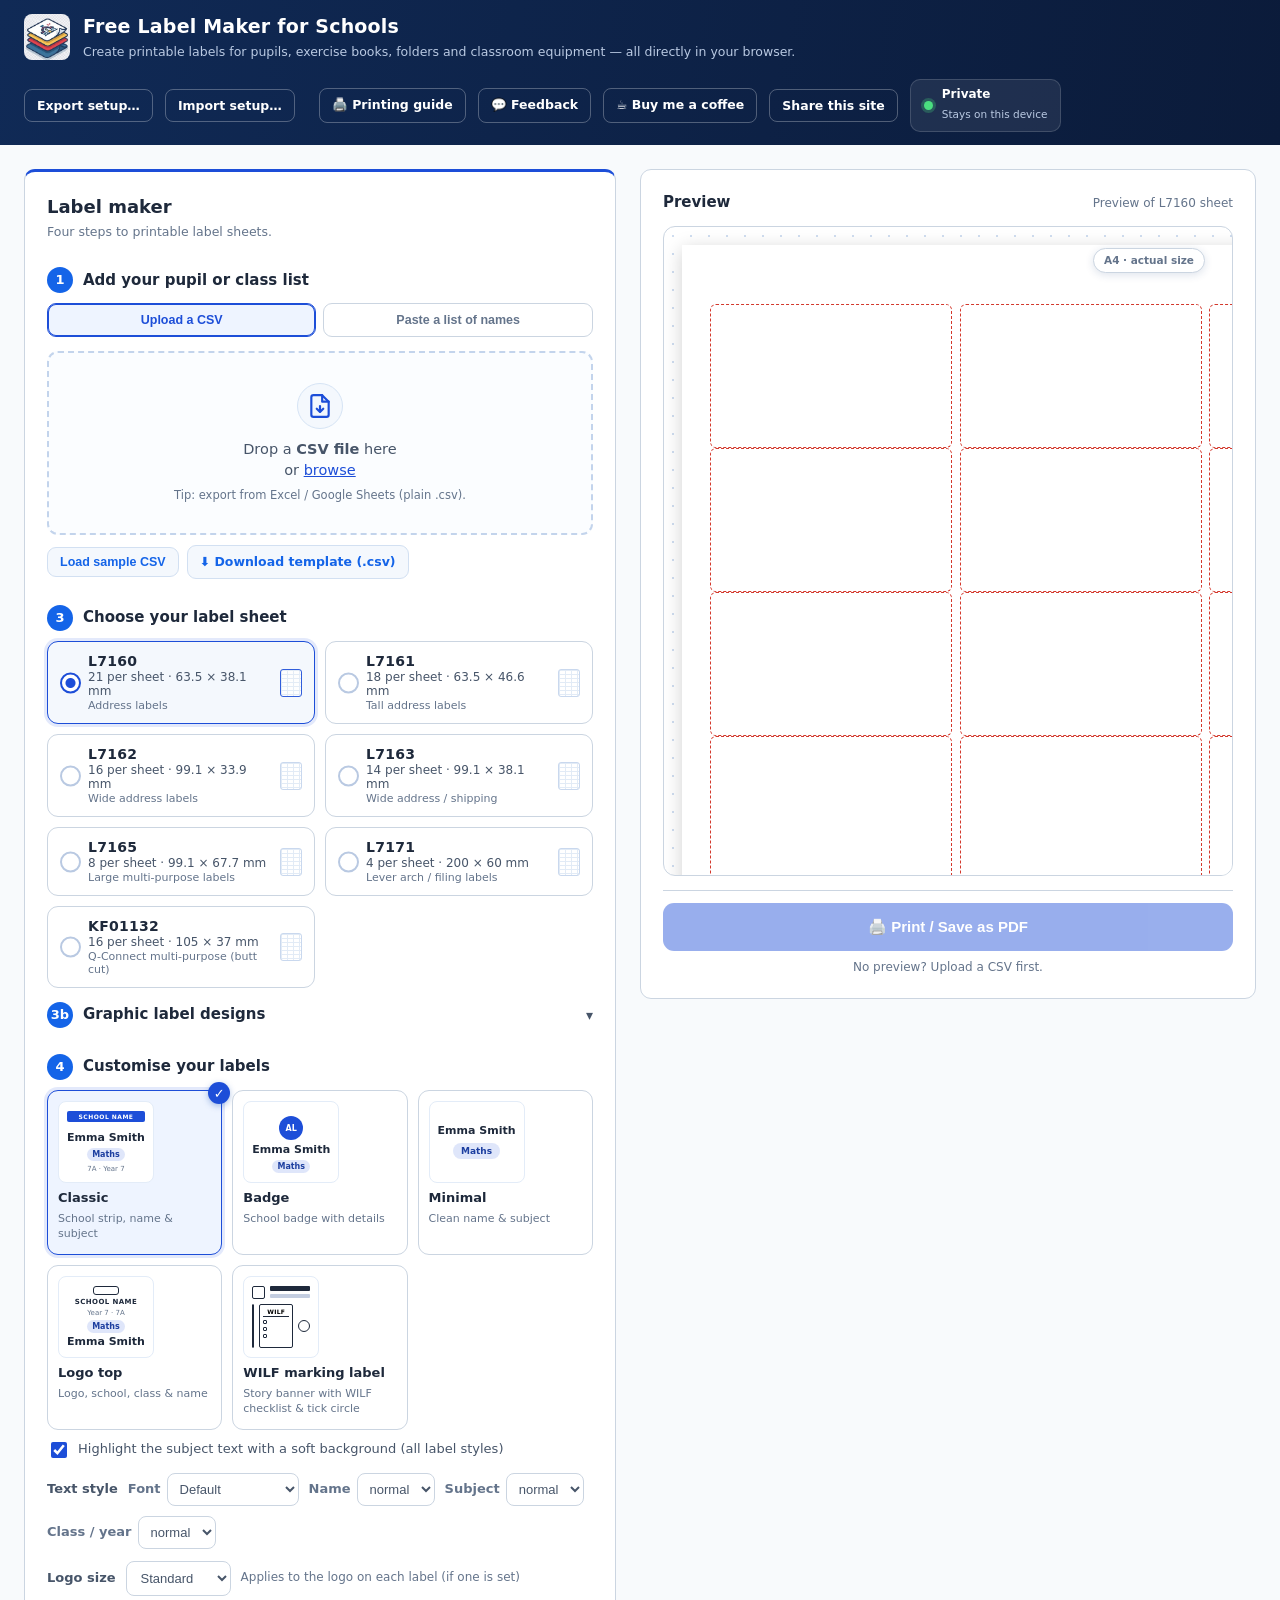
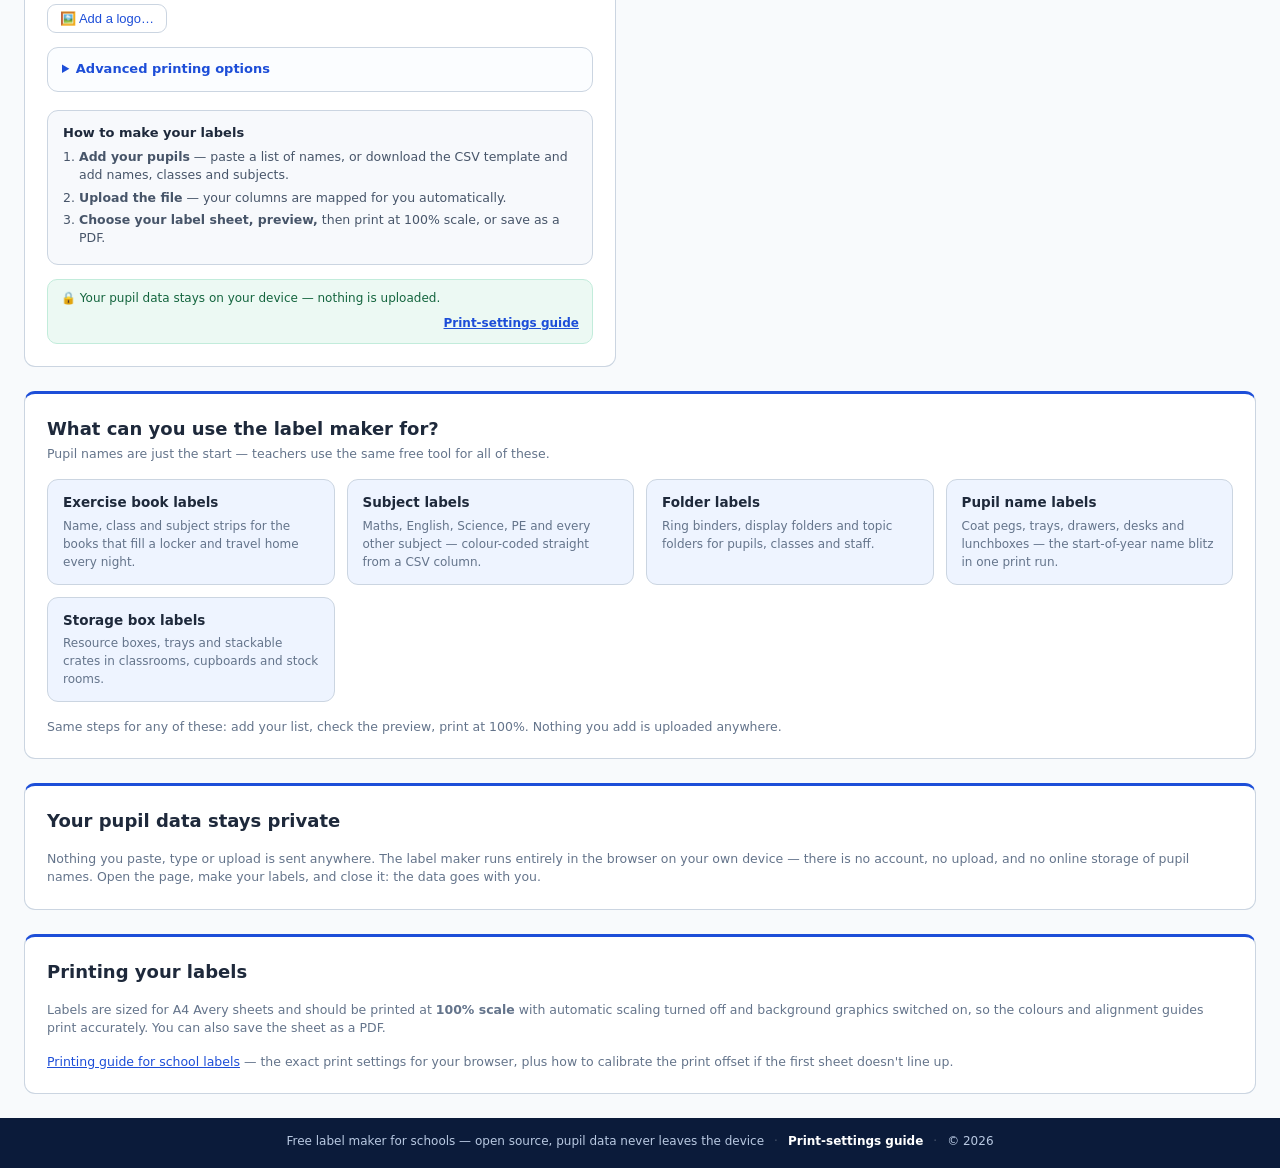
==== index.html @ 878b6a6b "Move setup file actions to the header toolbar and print button into the preview footer" ====
<!DOCTYPE html>
<html lang="en">
<head>
<meta charset="UTF-8">
<meta name="viewport" content="width=device-width, initial-scale=1.0">
<title>Free Label Maker for Schools | Print Pupil &amp; Book Labels</title>
<meta name="description" content="Free label maker for schools and teachers. Create and print pupil name labels, exercise book labels and classroom labels in your browser — no login required.">
<link rel="canonical" href="https://labels.welwyntech.co.uk/">
<meta name="robots" content="index, follow">
<meta name="theme-color" content="#0b1b3a">

<meta property="og:type" content="website">
<meta property="og:site_name" content="Label Maker for Schools">
<meta property="og:title" content="Free Label Maker for Schools | Print Pupil &amp; Book Labels">
<meta property="og:description" content="Free label maker for schools and teachers. Create and print pupil name labels, exercise book labels and classroom labels in your browser — no login required.">
<meta property="og:url" content="https://labels.welwyntech.co.uk/">
<meta property="og:image" content="https://labels.welwyntech.co.uk/assets/og-image.png?v=2">
<meta property="og:image:width" content="1200">
<meta property="og:image:height" content="630">
<meta property="og:locale" content="en_GB">

<meta name="twitter:card" content="summary_large_image">
<meta name="twitter:title" content="Free Label Maker for Schools | Print Pupil &amp; Book Labels">
<meta name="twitter:description" content="Free label maker for schools and teachers. Create and print pupil name labels, exercise book labels and classroom labels in your browser — no login required.">
<meta name="twitter:image" content="https://labels.welwyntech.co.uk/assets/og-image.png?v=2">

<script type="application/ld+json">
{
  "@context": "https://schema.org",
  "@type": "WebApplication",
  "name": "Label Maker for Schools",
  "url": "https://labels.welwyntech.co.uk/",
  "description": "Free label maker for schools and teachers. Create and print pupil name labels, exercise book labels and classroom labels in your browser — no login required.",
  "applicationCategory": "EducationalApplication",
  "operatingSystem": "Any web browser",
  "browserRequirements": "Requires JavaScript",
  "inLanguage": "en-GB",
  "offers": { "@type": "Offer", "price": "0", "priceCurrency": "GBP" },
  "featureList": [
    "Exercise book and subject labels",
    "Folder and storage box labels",
    "Pupil name labels",
    "Paste a list of names, no CSV needed",
    "A4 Avery label sheet templates",
    "Colour-coded text from CSV columns",
    "School branding and logo",
    "Pupil data never leaves the device"
  ],
  "publisher": { "@type": "Organization", "name": "Label Maker for Schools" }
}
</script>

<link rel="stylesheet" href="styles.css?v=19">
<link rel="icon" href="data:image/svg+xml,<svg xmlns='http://www.w3.org/2000/svg' viewBox='0 0 100 100'><text y='.9em' font-size='90'>🏷️</text></svg>">
  <!-- Google tag (gtag.js) -->
<script async src="https://www.googletagmanager.com/gtag/js?id=G-NDG7QPBNRJ"></script>
<script>
  window.dataLayer = window.dataLayer || [];
  function gtag(){dataLayer.push(arguments);}
  gtag('js', new Date());

  gtag('config', 'G-NDG7QPBNRJ');
</script>
</head>
<body>

<header class="app-header">
  <div class="header-inner">
    <div class="brand">
      <img class="brand-logo" id="brandLogo" src="assets/EDU-logo.jpg?v=1" alt="Label Maker for Schools logo"
           onload="this.style.display='flex';document.getElementById('brandMark').style.display='none';"
           onerror="this.style.display='none';">
      <span class="brand-mark" id="brandMark" style="display:flex;">ALM</span>
      <div class="brand-text">
        <h1 id="headerSchool" class="brand-title">Free Label Maker for Schools</h1>
        <p class="brand-sub">Create printable labels for pupils, exercise books, folders and classroom equipment — all directly in your browser.</p>
      </div>
    </div>
    <nav class="header-actions" aria-label="Header actions">
      <button type="button" class="header-link" id="exportSetup" title="Download your layout, fonts and content as a file">Export setup…</button>
      <button type="button" class="header-link" id="importSetup" title="Load a saved setup file">Import setup…</button>
      <input type="file" id="importSetupFile" accept="application/json,.json" hidden>
      <span class="header-hint" id="setupHint"></span>
      <a class="header-link" href="print-guide.html" target="_blank" rel="noopener">🖨️ Printing guide</a>
      <a class="header-link" href="feedback.html">💬 Feedback</a>
      <a class="header-link" href="https://ko-fi.com/Q2K727N8IU" target="_blank" rel="noopener">☕ Buy me a coffee</a>
      <button type="button" class="header-link" id="shareSiteBtn" data-label="Share this site">Share this site</button>
      <div class="gdpr-badge" id="gdprBadge">
        <span class="gdpr-dot"></span>
        <span class="gdpr-text">
          <strong>Private</strong>
          <small>Stays on this device</small>
        </span>
      </div>
    </nav>
  </div>
</header>

<main class="layout">

  <!-- ================= CONTROLS ================= -->
  <section class="panel controls-panel" aria-labelledby="controlsTitle">
    <div class="card-head">
      <h2 id="controlsTitle" class="card-title">Label maker</h2>
      <p class="card-sub">Four steps to printable label sheets.</p>
    </div>

    <!-- Step 1 · Add pupils -->
    <section class="step" aria-label="Step 1, Add pupils">
      <div class="step-head">
        <span class="step-num">1</span>
        <h3 class="step-title">Add your pupil or class list</h3>
      </div>

      <div class="source-tabs" role="tablist" aria-label="How to add pupils">
        <button class="source-tab is-active" id="tabUpload" type="button" role="tab"
                aria-selected="true" aria-controls="uploadSource">Upload a CSV</button>
        <button class="source-tab" id="tabPaste" type="button" role="tab"
                aria-selected="false" aria-controls="pasteSource">Paste a list of names</button>
      </div>

      <div id="uploadSource" role="tabpanel" aria-labelledby="tabUpload">
        <div class="upload-area" id="dropZone">
          <input type="file" id="csvFile" accept=".csv,text/csv,.txt" hidden>
          <div class="upload-icon"><svg xmlns="http://www.w3.org/2000/svg" width="26" height="26" viewBox="0 0 24 24" fill="none" stroke="currentColor" stroke-width="2" stroke-linecap="round" stroke-linejoin="round" aria-hidden="true" focusable="false"><path d="M14 2H6a2 2 0 0 0-2 2v16a2 2 0 0 0 2 2h12a2 2 0 0 0 2-2V8z"/><polyline points="14 2 14 8 20 8"/><line x1="12" y1="12" x2="12" y2="17"/><polyline points="9 14.5 12 17.5 15 14.5"/></svg></div>
          <p class="upload-main">Drop a <strong>CSV file</strong> here<br>or <span class="linklike" id="browseBtn">browse</span></p>
          <p class="upload-hint">Tip: export from Excel / Google Sheets (plain .csv).</p>
          <p class="upload-error" id="uploadError" hidden></p>
        </div>

        <div class="sample-row">
          <button class="btn-soft btn-sm" id="loadSampleBtn" type="button">Load sample CSV</button>
          <a class="btn-soft btn-sm download-link" href="sample-pupils.csv" download="sample-pupils.csv">⬇️ Download template (.csv)</a>
        </div>
      </div>

      <div id="pasteSource" role="tabpanel" aria-labelledby="tabPaste" hidden>
        <textarea id="pasteList" class="paste-box" rows="7" spellcheck="false"
                  aria-label="Names to print, one per line"
                  placeholder="John Smith&#10;Sarah Jones&#10;David Brown&#10;Emily Wilson"></textarea>
        <p class="upload-hint">One name per line — no CSV needed. Pasting from Excel or Google Sheets. Tab-separated cells become separate columns.</p>
        <div class="paste-actions">
          <button class="btn-soft btn-sm" id="pasteGo" type="button">Make labels</button>
          <span class="paste-hint" id="pasteHint" hidden></span>
        </div>
        <p class="upload-error" id="pasteError" hidden></p>
      </div>

      <div id="fileStatus" class="file-status" hidden>
        <span id="fileStatusText"></span>
        <button class="btn-ghost btn-sm" id="clearFileBtn" type="button">Remove</button>
      </div>
      <p class="skipped-note" id="skippedNote" hidden></p>
    </section>

    <!-- Step 2 · Map columns -->
    <section class="step" id="mappingSection" hidden>
      <div class="step-head">
        <span class="step-num">2</span>
        <h3 class="step-title">Map your columns</h3>
      </div>
      <details class="adv-details" id="mapDetails">
        <summary>Column mapping &amp; options</summary>
        <p class="hint-text">Fields are numbered top to bottom. Each dropdown lists your uploaded CSV columns (labelled A, B, C… as in a spreadsheet). Any field can be hidden.</p>

        <div class="field-map" id="mappingRowFirst"></div>
        <div class="field-map" id="mappingRowLast"></div>
        <div class="field-map" id="mappingRowClass"></div>
        <div class="field-map" id="mappingRowSubject"></div>
        <div class="field-map" id="mappingRowYear"></div>
        <div class="field-map" id="mappingRowSchool"></div>
        <div class="field-map" id="mappingRowColour"></div>

        <div class="sort-row">
        <label for="sortSelect">Label order</label>
        <select id="sortSelect">
          <option value="none" selected>As imported</option>
          <option value="first">A–Z by first name</option>
          <option value="surname">A–Z by surname</option>
        </select>
        <span class="hint-inline">Choose how pupils are ordered on the labels.</span>
      </div>

      <details class="adv-details" id="labelFieldsDetails">
        <summary>Label fields</summary>
        <label class="check"><input type="checkbox" id="optSchoolTop" checked><span>School name strip on label</span></label>
        <label class="check"><input type="checkbox" id="optClassName" checked><span>Class / form</span></label>
        <label class="check"><input type="checkbox" id="optSubject" checked><span>Subject</span></label>
        <label class="check"><input type="checkbox" id="optYearGroup" checked><span>Year group</span></label>
      </details>
      </details>
    </section>

    <!-- Step 3 · Choose sheet -->
    <section class="step" aria-label="Step 3, Choose label sheet">
      <div class="step-head">
        <span class="step-num">3</span>
        <h3 class="step-title">Choose your label sheet</h3>
      </div>
      <div id="templateList" class="template-list" role="radiogroup" aria-label="Label templates"></div>
    </section>

    <!-- Graphic label designs (collapsible) -->
    <section class="step gfx-step" aria-label="Graphic label designs">
      <details class="gfx-details">
        <summary class="step-head gfx-summary">
          <span class="step-num">3b</span>
          <h3 class="step-title">Graphic label designs</h3>
          <span class="gfx-chev" aria-hidden="true"></span>
        </summary>
        <p class="hint-text">Pick a design to preview it on your chosen sheet above — your normal templates stay exactly as they were.
          <button type="button" class="btn-ghost btn-sm" id="gfxExit" hidden>⬅ Back to plain labels</button>
        </p>
        <div id="gfxGrid" class="gfx-grid" role="radiogroup" aria-label="Graphic label designs">
        <button type="button" class="gfx-card" data-slug="colourful-classroom" role="radio" aria-checked="false">
          <img src="Templates/Colourful%20Classroom.png" alt="Colourful Classroom design preview">
          <span class="gfx-name">Colourful Classroom</span>
          <span class="gfx-try">Try this design</span>
        </button>
        <button type="button" class="gfx-card" data-slug="colourful-solid" role="radio" aria-checked="false">
          <img src="Templates/colourful-classroom-solid.png" alt="Colourful Solid design preview">
          <span class="gfx-name">Colourful Solid</span>
          <span class="gfx-try">Try this design</span>
        </button>
        <button type="button" class="gfx-card" data-slug="modern-pastel" role="radio" aria-checked="false">
          <img src="Templates/Modern%20Pastel.jpg" alt="Modern Pastel design preview">
          <span class="gfx-name">Modern Pastel</span>
          <span class="gfx-try">Try this design</span>
        </button>
        <button type="button" class="gfx-card" data-slug="space-explorer" role="radio" aria-checked="false">
          <img src="Templates/Space%20Explorer.jpg" alt="Space Explorer design preview">
          <span class="gfx-name">Space Explorer</span>
          <span class="gfx-try">Try this design</span>
        </button>
        <button type="button" class="gfx-card" data-slug="nature-animals" role="radio" aria-checked="false">
          <img src="Templates/Nature%20%26%20Animals.jpg" alt="Nature and Animals design preview">
          <span class="gfx-name">Nature &amp; Animals</span>
          <span class="gfx-try">Try this design</span>
        </button>
      </div>
      <div class="gfx-options" id="gfxControls" hidden>
        <div class="gfx-opt">
          <label for="gfxPos">Text position</label>
          <input type="range" id="gfxPos" min="25" max="75" step="1" value="50">
          <span class="hint-inline">Slide to move the name band up or down on the label</span>
        </div>
        <div class="gfx-opt">
          <label for="gfxColour">Text colour</label>
          <select id="gfxColour">
            <option value="dark" selected>Dark</option>
            <option value="light">White</option>
          </select>
        </div>
      </div>
      </details>
    </section>

    <!-- Step 4 · Label style -->
    <section class="step" aria-label="Step 4, Label style">
      <div class="step-head">
        <span class="step-num">4</span>
        <h3 class="step-title">Customise your labels</h3>
      </div>

      <select id="layoutSelect" class="sr-only" aria-label="Label style">
        <option value="classic" selected>School / name / subject</option>
        <option value="badge">Badge style</option>
        <option value="minimal">Minimal sticker</option>
        <option value="stack">Logo top</option>
        <option value="marking">WILF marking label</option>
      </select>

      <div class="layout-cards" role="radiogroup" aria-label="Label style">
        <button type="button" class="layout-card selected" data-layout="classic" role="radio" aria-checked="true">
          <span class="l-prev l-prev-classic">
            <span class="p-bar">School name</span>
            <span class="p-name">Emma Smith</span>
            <span class="p-subj">Maths</span>
            <span class="p-meta">7A · Year 7</span>
          </span>
          <span class="layout-name">Classic</span>
          <span class="layout-desc">School strip, name &amp; subject</span>
        </button>
        <button type="button" class="layout-card" data-layout="badge" role="radio" aria-checked="false">
          <span class="l-prev l-prev-badge">
            <span class="p-badge">AL</span>
            <span class="p-name">Emma Smith</span>
            <span class="p-subj">Maths</span>
          </span>
          <span class="layout-name">Badge</span>
          <span class="layout-desc">School badge with details</span>
        </button>
        <button type="button" class="layout-card" data-layout="minimal" role="radio" aria-checked="false">
          <span class="l-prev l-prev-minimal">
            <span class="p-name">Emma Smith</span>
            <span class="p-subj">Maths</span>
          </span>
          <span class="layout-name">Minimal</span>
          <span class="layout-desc">Clean name &amp; subject</span>
        </button>
        <button type="button" class="layout-card" data-layout="stack" role="radio" aria-checked="false">
          <span class="l-prev l-prev-stack">
            <span class="ps-logo"></span>
            <span class="ps-school">School name</span>
            <span class="ps-meta">Year 7 · 7A</span>
            <span class="p-subj">Maths</span>
            <span class="p-name">Emma Smith</span>
          </span>
          <span class="layout-name">Logo top</span>
          <span class="layout-desc">Logo, school, class &amp; name</span>
        </button>
        <button type="button" class="layout-card" data-layout="marking" role="radio" aria-checked="false">
          <span class="l-prev l-prev-marking">
            <span class="pm-head">
              <span class="pm-logo"></span>
              <span class="pm-head-text">
                <span class="pm-title"></span>
                <span class="pm-char"></span>
              </span>
            </span>
            <span class="pm-row">
              <span class="pm-vocab"></span>
              <span class="pm-wilf">
                <span class="pm-wilf-h">WILF</span>
                <span class="pm-crit"><i></i></span>
                <span class="pm-crit"><i></i></span>
                <span class="pm-crit"><i></i></span>
              </span>
              <span class="pm-circle"></span>
            </span>
          </span>
          <span class="layout-name">WILF marking label</span>
          <span class="layout-desc">Story banner with WILF checklist &amp; tick circle</span>
        </button>
      </div>

      <label class="check" for="optSubjectHl"><input type="checkbox" id="optSubjectHl" checked><span>Highlight the subject text with a soft background (all label styles)</span></label>

      <div class="style-row">
        <span class="style-row-label">Text style</span>
        <span class="style-pick"><label for="fontSelect">Font</label>
          <select id="fontSelect">
            <option value="" selected>Default</option>
            <option value="comic">Comic Sans MS</option>
            <option value="georgia">Georgia</option>
            <option value="verdana">Verdana</option>
            <option value="trebuchet">Trebuchet MS</option>
          </select>
        </span>
        <span class="style-pick"><label for="sizeName">Name</label>
          <select id="sizeName">
            <option value="0.7">×small</option>
            <option value="0.85">small</option>
            <option value="1" selected>normal</option>
            <option value="1.15">large</option>
            <option value="1.3">×large</option>
          </select>
        </span>
        <span class="style-pick"><label for="sizeSubj">Subject</label>
          <select id="sizeSubj">
            <option value="0.7">×small</option>
            <option value="0.85">small</option>
            <option value="1" selected>normal</option>
            <option value="1.15">large</option>
            <option value="1.3">×large</option>
          </select>
        </span>
        <span class="style-pick"><label for="sizeMeta">Class / year</label>
          <select id="sizeMeta">
            <option value="0.7">×small</option>
            <option value="0.85">small</option>
            <option value="1" selected>normal</option>
            <option value="1.15">large</option>
            <option value="1.3">×large</option>
          </select>
        </span>
      </div>

      <div class="logo-size-row">
        <label for="logoSizeSelect">Logo size</label>
        <select id="logoSizeSelect">
          <option value="std" selected>Standard</option>
          <option value="lg">Large</option>
          <option value="xl">Extra large</option>
        </select>
        <span class="hint-inline">Applies to the logo on each label (if one is set)</span>
      </div>
      <div id="logoUploadRow"></div>

      <div id="markingEditor" class="marking-editor" hidden>
        <details class="adv-details" open>
          <summary>Story-club banner content</summary>
          <p class="hint-text">This style prints the same banner on every label — sizes to the wide 99×34&#8201;mm L7162 sheet. Edits apply instantly; no CSV needed.</p>
          <div class="marking-fields">
            <label for="mkTitle">Lesson / club title
              <input type="text" id="mkTitle">
            </label>
            <label for="mkChar">Subtitle / character
              <input type="text" id="mkChar">
            </label>
            <label for="mkVocab">Vocabulary / word bank <span class="hint-inline">one per line</span>
              <textarea id="mkVocab" rows="3"></textarea>
            </label>
            <div class="marking-imgs">
              <span class="mk-upload">
                <button type="button" class="btn-ghost btn-sm" id="mkClubBtn">Club badge…</button>
                <button type="button" class="btn-ghost btn-sm" id="mkClubClear" hidden>Remove</button>
              </span>
              <span class="mk-upload">
                <button type="button" class="btn-ghost btn-sm" id="mkStoryBtn">Story image…</button>
                <button type="button" class="btn-ghost btn-sm" id="mkStoryClear" hidden>Remove</button>
              </span>
            </div>
            <label class="check"><input type="checkbox" id="mkShowWilf" checked><span>Show WILF checklist</span></label>
            <label class="check"><input type="checkbox" id="mkShowCircle" checked><span>Show grading circle (tick by hand)</span></label>
            <div class="marking-wilfs">
              <label class="hint-inline" for="mkWilf1">WILF criteria (leave blank to skip):</label>
              <input type="text" id="mkWilf1" placeholder="Capital Letters">
              <input type="text" id="mkWilf2" placeholder=". (Full stop)">
              <input type="text" id="mkWilf3" placeholder="word with prefix un">
              <input type="text" id="mkWilf4" placeholder="(optional 4th success criterion)">
            </div>
          </div>
        </details>
      </div>
    </section>

    <!-- Advanced printing options -->
    <details class="adv-details">
      <summary>Advanced printing options</summary>
      <label class="check"><input type="checkbox" id="optGuides" checked><span>Show dashed alignment guides</span></label>
      <label class="check"><input type="checkbox" id="optColor" checked><span>Print in colour (accent bars)</span></label>
      <label class="check"><input type="checkbox" id="optSkipBlanks" checked><span>Skip empty pupil names</span></label>
      <label class="check"><input type="checkbox" id="optColourCode"><span>Colour-code text from a colour column (e.g. "blue", "orange")</span></label>
      <div class="colour-row" id="colourFieldRow">
        <label for="colourFieldSelect">Colour applies to</label>
        <select id="colourFieldSelect">
          <option value="name" selected>Name</option>
          <option value="subject">Subject</option>
          <option value="meta">Class / year</option>
          <option value="all">Whole label text</option>
        </select>
      </div>

      <div class="colour-row">
        <label for="labelBarColor">School strip colour</label>
        <input type="color" id="labelBarColor" value="#1d4ed8" aria-label="School strip colour">
        <button type="button" class="btn-ghost btn-sm" id="labelBarReset">Reset to default</button>
        <span class="hint-inline">Colour of the school-name bar on each printed label</span>
      </div>

      <p class="hint-text">Turn the guides off for the final run. Print at <strong>100% / Actual size</strong>, margins <strong>None</strong>, background graphics <strong>On</strong>.</p>

      <div class="cal-box" id="calBox">
        <p class="cal-title">🤏 Labels not lining up? (print offset)</p>
        <p class="hint-text">Some printers silently add a top/side margin. Print the test sheet once, measure the gap around the dashed boxes, then enter the millimetres here (negative = moves up/left). Saved on this device only.</p>
        <div class="cal-row">
          <label>Left↔<span id="calXVal">0</span>mm</label>
          <input type="number" id="calX" step="0.5" min="-25" max="25">
        </div>
        <div class="cal-row">
          <label>Top↕<span id="calYVal">0</span>mm</label>
          <input type="number" id="calY" step="0.5" min="-25" max="25">
        </div>
        <div class="cal-btns">
          <button type="button" class="btn-ghost btn-sm" id="calTest">🖨️ Print test sheet</button>
          <button type="button" class="btn-ghost btn-sm" id="calApply">Apply &amp; preview</button>
          <button type="button" class="btn-ghost btn-sm" id="calReset">Reset</button>
        </div>
        <p class="cal-status" id="calStatus"></p>
      </div>
    </details>

    <!-- How to make your labels -->
    <div class="about-block">
      <h3>How to make your labels</h3>
      <ol class="how-list">
        <li><strong>Add your pupils</strong> — paste a list of names, or download the CSV template and add names, classes and subjects.</li>
        <li><strong>Upload the file</strong> — your columns are mapped for you automatically.</li>
        <li><strong>Choose your label sheet, preview,</strong> then print at 100% scale, or save as a PDF.</li>
      </ol>
    </div>

    <div class="privacy-strip">
      <span>🔒 Your pupil data stays on your device — nothing is uploaded.</span>
      <a href="print-guide.html" target="_blank" rel="noopener">Print-settings guide</a>
    </div>
  </section>

  <!-- ================= PREVIEW ================= -->
  <section class="panel preview-panel" aria-labelledby="previewTitle">
    <div class="preview-head">
      <h2 id="previewTitle" class="panel-title">Preview</h2>
      <span class="preview-meta" id="previewMeta">Waiting for a CSV…</span>
    </div>
    <div class="preview-stage">
      <span class="a4-badge">A4 · actual size</span>
      <div id="sheetContainer" class="sheet-scroll"></div>
    </div>
    <div class="preview-foot">
      <button class="btn-primary" id="printBtn">🖨️ Print / Save as PDF</button>
      <p class="print-note" id="printNote">No preview? Upload a CSV first.</p>
    </div>
  </section>

  <!-- ================= USE CASES ================= -->
  <section class="panel use-cases" aria-labelledby="useCasesTitle">
    <div class="use-head">
      <h2 id="useCasesTitle" class="card-title">What can you use the label maker for?</h2>
      <p class="card-sub">Pupil names are just the start — teachers use the same free tool for all of these.</p>
    </div>
    <ul class="use-grid">
      <li class="use-item">
        <h3 class="use-name">Exercise book labels</h3>
        <p class="use-desc">Name, class and subject strips for the books that fill a locker and travel home every night.</p>
      </li>
      <li class="use-item">
        <h3 class="use-name">Subject labels</h3>
        <p class="use-desc">Maths, English, Science, PE and every other subject — colour-coded straight from a CSV column.</p>
      </li>
      <li class="use-item">
        <h3 class="use-name">Folder labels</h3>
        <p class="use-desc">Ring binders, display folders and topic folders for pupils, classes and staff.</p>
      </li>
      <li class="use-item">
        <h3 class="use-name">Pupil name labels</h3>
        <p class="use-desc">Coat pegs, trays, drawers, desks and lunchboxes — the start-of-year name blitz in one print run.</p>
      </li>
      <li class="use-item">
        <h3 class="use-name">Storage box labels</h3>
        <p class="use-desc">Resource boxes, trays and stackable crates in classrooms, cupboards and stock rooms.</p>
      </li>
    </ul>
    <p class="use-foot">Same steps for any of these: add your list, check the preview, print at 100%. Nothing you add is uploaded anywhere.</p>
  </section>

  <!-- ================= PRIVACY ================= -->
  <section class="panel use-cases" aria-labelledby="privacyTitle">
    <div class="use-head">
      <h2 id="privacyTitle" class="card-title">Your pupil data stays private</h2>
    </div>
    <p class="use-foot">Nothing you paste, type or upload is sent anywhere. The label maker runs entirely in the browser on your own device — there is no account, no upload, and no online storage of pupil names. Open the page, make your labels, and close it: the data goes with you.</p>
  </section>

  <!-- ================= PRINTING ================= -->
  <section class="panel use-cases" aria-labelledby="printingTitle">
    <div class="use-head">
      <h2 id="printingTitle" class="card-title">Printing your labels</h2>
    </div>
    <p class="use-foot">Labels are sized for A4 Avery sheets and should be printed at <strong>100% scale</strong> with automatic scaling turned off and background graphics switched on, so the colours and alignment guides print accurately. You can also save the sheet as a PDF.</p>
    <p class="use-foot"><a href="print-guide.html" target="_blank" rel="noopener">Printing guide for school labels</a> — the exact print settings for your browser, plus how to calibrate the print offset if the first sheet doesn't line up.</p>
  </section>

</main>

<footer class="app-footer">
  <span id="footerText">Free label maker for schools — open source, pupil data never leaves the device</span>
  <span class="footer-sep">·</span>
  <a class="footer-link" href="print-guide.html" target="_blank" rel="noopener">Print-settings guide</a>
  <span class="footer-sep">·</span>
  <span>© <span id="footerYear"></span></span>
</footer>

<!-- ================= PRINT SHEETS (hidden on screen) ================= -->
<div id="printRoot" aria-hidden="true"></div>

<script src="lib/papaparse.min.js?v=5"></script>
<script src="config.js?v=7"></script>
<script src="app.js?v=23"></script>
<script>
  document.addEventListener("DOMContentLoaded", () => {
    const sel = document.getElementById("layoutSelect");
    const cards = Array.from(document.querySelectorAll(".layout-card"));
    const sync = (v) => {
      cards.forEach((c) => {
        const on = c.dataset.layout === v;
        c.classList.toggle("selected", on);
        c.setAttribute("aria-checked", on ? "true" : "false");
      });
    };
    sel.addEventListener("change", () => sync(sel.value));
    cards.forEach((c) => {
      c.addEventListener("click", () => {
        sel.value = c.dataset.layout;
        sel.dispatchEvent(new Event("change", { bubbles: true }));
        sync(c.dataset.layout);
      });
    });
  });
</script>
</body>
</html>
---- styles.css ----
/* ============================================================
   LABEL MAKER FOR SCHOOLS — styles
   (Screen UI. The print + sheet geometry below is kept exact.)
   ============================================================ */

:root {
  --primary: #1d4ed8;      /* runtime-overridden from config.js */
  --primary-dark: #1e40af; /* runtime-overridden from config.js */
  --navy: #102a56;
  --blue: #1464e8;
  --blue-soft: #f4f8fd;
  --ink: #1E293B;
  --body: #475569;
  --muted: #64748B;
  --bg: #F8FAFC;
  --panel: #ffffff;
  --border: #CBD5E1;
  --pale: #eef4ff;
  --ok: #10a875;
  --radius: 11px;
}

* { box-sizing: border-box; }

html, body { margin: 0; padding: 0; }
body {
  font-family: Inter, system-ui, -apple-system, "Segoe UI", sans-serif;
  background: var(--bg);
  color: var(--body);
  line-height: 1.45;
}

[hidden] { display: none !important; }

.sr-only {
  position: absolute; width: 1px; height: 1px; padding: 0; margin: -1px;
  overflow: hidden; clip: rect(0 0 0 0); white-space: nowrap; border: 0;
}

/* Keyboard focus ring (visible but not garish) */
:focus-visible {
  outline: 3px solid rgba(37, 99, 235, 0.25);
  outline-offset: 2px;
}

@media (prefers-reduced-motion: reduce) {
  *, *::before, *::after {
    animation-duration: 0.01ms !important;
    animation-iteration-count: 1 !important;
    transition-duration: 0.01ms !important;
  }
}

/* ---------- Header ---------- */
.app-header {
  background: linear-gradient(100deg, #102a56 0%, #0b1b3a 100%);
  color: #fff;
}
.header-inner {
  max-width: 1540px; margin: 0 auto; padding: 13px 24px;
  display: flex; align-items: center; justify-content: space-between; gap: 18px; flex-wrap: wrap;
}
.brand { display: flex; align-items: center; gap: 13px; }
.brand-logo {
  display: none; width: auto; height: 46px; max-width: 180px;
  object-fit: contain; border-radius: 8px;
}
.brand-mark {
  width: 44px; height: 44px; border-radius: 12px;
  background: var(--primary); color: #fff; font-weight: 800; font-size: 16px;
  display: flex; align-items: center; justify-content: center; letter-spacing: 1px;
  box-shadow: inset 0 0 0 1px rgba(255,255,255,.22);
}
.brand-title { margin: 0; font-size: 19px; letter-spacing: .2px; font-weight: 800; }
.brand-sub { margin: 2px 0 0; font-size: 12.5px; color: #b9c9e2; }
.header-actions { display: flex; align-items: center; gap: 12px; flex-wrap: wrap; }
.header-link {
  color: #fff; text-decoration: none; font-size: 12.5px; font-weight: 600;
  border: 1px solid rgba(255,255,255,.28); border-radius: 8px; padding: 7px 12px;
  transition: background .12s;
}
.header-link:hover { background: rgba(255,255,255,.1); }
button.header-link {
  font-family: inherit; cursor: pointer; background: transparent;
  line-height: 1.4;
}
button.header-link:active { transform: translateY(1px); }
.gdpr-badge {
  display: flex; gap: 9px; align-items: center;
  background: rgba(255,255,255,.08); border: 1px solid rgba(255,255,255,.15);
  padding: 7px 13px; border-radius: 10px;
}
.gdpr-dot { width: 9px; height: 9px; border-radius: 50%; background: #4ade80; box-shadow: 0 0 0 3px rgba(74,222,128,.25); flex: none; }
.gdpr-badge strong { font-size: 12px; display: block; line-height: 1.2; }
.gdpr-badge small { font-size: 10.5px; color: #b9c9e2; }

/* ---------- Layout ---------- */
.layout {
  max-width: 1540px; margin: 24px auto; padding: 0 24px;
  display: grid; grid-template-columns: minmax(500px, .98fr) minmax(560px, 1.02fr);
  gap: 24px; align-items: start;
}
@media (max-width: 1180px) {
  .layout { grid-template-columns: 1fr; }
  .preview-panel { position: static; }
}
@media (max-width: 560px) {
  .layout { margin: 16px auto; padding: 0 14px; }
}

.panel {
  background: var(--panel); border: 1px solid var(--border);
  border-radius: var(--radius); padding: 22px;
}
.controls-panel { border-top: 3px solid var(--primary); }
.card-title { margin: 0; font-size: 18px; color: var(--ink); font-weight: 800; }
.card-sub { margin: 3px 0 0; font-size: 12.5px; color: var(--muted); }

.panel-title { margin: 0; font-size: 15px; color: var(--ink); font-weight: 800; }
.preview-head { display: flex; align-items: baseline; justify-content: space-between; gap: 10px; flex-wrap: wrap; margin-bottom: 12px; }
.preview-meta { font-size: 12px; color: var(--muted); }
.preview-panel { position: sticky; top: 18px; }

/* ---------- What can I use this for? ---------- */
.use-cases { grid-column: 1 / -1; border-top: 3px solid var(--primary); }
.use-head { margin-bottom: 16px; }
.use-grid {
  list-style: none; margin: 0; padding: 0;
  display: grid; gap: 12px;
  grid-template-columns: repeat(auto-fit, minmax(250px, 1fr));
}
.use-item {
  margin: 0; padding: 13px 15px; border: 1px solid var(--border);
  border-radius: var(--radius); background: var(--pale);
}
.use-name { margin: 0 0 4px; font-size: 13.5px; font-weight: 800; color: var(--ink); }
.use-desc { margin: 0; font-size: 12px; line-height: 1.5; color: var(--muted); }
.use-foot { margin: 16px 0 0; font-size: 12.5px; color: var(--muted); }
.panel a:not([class]), .use-foot a { color: var(--primary); text-decoration: underline; transition: color 150ms ease; }
.panel a:not([class]):hover, .use-foot a:hover { color: var(--primary-dark); }

/* ---------- Numbered steps ---------- */
.step { margin-top: 26px; }
.step-head { display: flex; align-items: center; gap: 10px; margin-bottom: 10px; }
.step-num {
  width: 26px; height: 26px; border-radius: 50%; flex: none;
  background: var(--blue); color: #fff; font-size: 13px; font-weight: 800;
  display: flex; align-items: center; justify-content: center;
}
.step-title { margin: 0; font-size: 15px; font-weight: 800; color: var(--ink); }

/* ---------- Upload ---------- */
.upload-area {
  border: 2px dashed #c3d4ec; border-radius: var(--radius);
  padding: 30px 16px; text-align: center; cursor: pointer;
  background: #fbfdff; transition: border-color .15s, background .15s;
}
.upload-area:hover, .upload-area.dragover { border-color: var(--primary); background: #f4f8fd; }
.upload-icon {
  width: 46px; height: 46px; margin: 0 auto; border-radius: 50%;
  background: var(--blue-soft); border: 1px solid #d6e4f5;
  color: var(--primary);
  display: flex; align-items: center; justify-content: center;
}
.upload-icon svg { display: block; }
.upload-area:hover .upload-icon { color: var(--primary-dark); }
.upload-main { margin: 10px 0 5px; font-size: 14.5px; color: var(--body); }
.upload-hint { margin: 0; font-size: 11.5px; color: var(--muted); }
.upload-error { color: #b91c1c; font-size: 12px; margin: 10px 0 0; }
.linklike { color: var(--primary); text-decoration: underline; cursor: pointer; transition: color 150ms ease; }
.linklike:hover { color: var(--primary-dark); }

.file-status {
  display: flex; align-items: center; justify-content: space-between; gap: 8px;
  margin-top: 12px; padding: 9px 12px; border-radius: 9px;
  background: #e9faf2; border: 1px solid #b9e6cf; font-size: 13px; color: #14653e;
}

/* ---------- Buttons ---------- */
.btn-primary {
  width: 100%; padding: 15px 18px; margin-top: 18px;
  background: var(--primary); color: #fff; border: 0; border-radius: var(--radius);
  font-size: 15px; font-weight: 700; cursor: pointer;
  box-shadow: 0 3px 10px rgba(29,78,216,.28);
  transition: background-color 150ms ease, border-color 150ms ease, color 150ms ease;
}
.btn-primary:hover:not(:disabled) { background: var(--primary-dark); }
.btn-primary:active:not(:disabled) { background: #1e3a8a; }
.btn-primary:disabled { opacity: .45; cursor: not-allowed; box-shadow: none; }

.btn-ghost {
  background: transparent; border: 1px solid var(--border); color: var(--primary-dark);
  border-radius: 9px; padding: 6px 12px; font-size: 13px; cursor: pointer;
  transition: background-color 150ms ease, border-color 150ms ease, color 150ms ease;
}
.btn-ghost:hover:not(:disabled) { background: #f4f8fd; border-color: #b9c9e2; }
.btn-ghost:active:not(:disabled) { background: #e8eef7; }
.btn-sm { margin-top: 0; }

.btn-soft {
  background: var(--blue-soft); border: 1px solid #d2e0f2; color: var(--blue);
  border-radius: 9px; padding: 7px 12px; font-size: 12.5px; font-weight: 600; cursor: pointer;
  transition: background-color 150ms ease, border-color 150ms ease, color 150ms ease;
}
.btn-soft:hover:not(:disabled) { background: #eaf2fc; border-color: #b9c9e2; }
.btn-soft:active:not(:disabled) { background: #dae7f7; }
.sample-row { display: flex; gap: 8px; align-items: center; flex-wrap: wrap; margin-top: 10px; }
.sample-row .btn-soft { display: inline-flex; align-items: center; justify-content: center; }
a.btn-soft { text-decoration: none; text-align: center; }
.download-link { margin-top: 0; }

/* ---------- Paste-a-list mode (no CSV needed) ---------- */
.source-tabs { display: flex; gap: 7px; margin-bottom: 14px; }
.source-tab {
  flex: 1; padding: 9px 10px; border: 1px solid var(--border);
  border-radius: 9px; background: #fff; cursor: pointer;
  font-size: 12.5px; font-weight: 700; color: var(--muted);
  transition: background .15s, border-color .15s, color .15s;
}
.source-tab:hover { background: var(--blue-soft); color: var(--ink); }
.source-tab.is-active {
  background: var(--pale); border-color: var(--primary);
  color: var(--primary); box-shadow: inset 0 0 0 1px var(--primary);
}
.paste-box {
  width: 100%; box-sizing: border-box; min-height: 140px; resize: vertical;
  padding: 12px 13px; border: 1.5px dashed var(--border); border-radius: 10px;
  background: #fbfdff; color: var(--ink);
  font: 500 14px/1.65 ui-monospace, Consolas, "Courier New", monospace;
}
.paste-box::placeholder { color: #9fb0c8; }
.paste-box:focus { outline: none; border-style: solid; border-color: var(--primary); }
.paste-actions { display: flex; gap: 10px; align-items: center; flex-wrap: wrap; margin-top: 10px; }
.paste-hint { font-size: 12px; color: var(--muted); }
@media (max-width: 560px) {
  .source-tabs { flex-direction: column; }
}

/* ---------- Field mapping ---------- */
.field-map { margin-top: 12px; }

.sort-row { display: flex; align-items: center; gap: 10px; margin-top: 14px; }
.sort-row label { font-size: 13px; color: var(--body); font-weight: 600; }
.sort-row select {
  padding: 8px 10px; border: 1px solid var(--border); border-radius: 8px;
  font-size: 13px; background: #fff; color: var(--body); cursor: pointer;
}
.field-map > .field-map { margin-top: 0; }
.field-map > .field-map > label { display: block; font-size: 12px; color: var(--muted); margin-bottom: 5px; font-weight: 600; }
.field-map select, .field-map .fixed-input {
  width: 100%; padding: 9px 11px; border: 1px solid var(--border);
  border-radius: 9px; background: #fff; font-size: 13.5px; color: var(--ink);
  font-family: inherit;
}
.hint-text { font-size: 12px; color: var(--muted); margin: 6px 0 0; line-height: 1.5; }

/* Form controls: stronger blue border on keyboard focus (global ring above) */
:is(select, textarea, input:not([type="checkbox"]):not([type="radio"]):not([type="color"])):focus-visible { border-color: var(--primary); }
.field-map .fixed-input:focus { border-color: var(--primary); outline: 3px solid rgba(37, 99, 235, 0.22); outline-offset: 1px; }

/* ---------- Advanced details / checklist ---------- */
.adv-details {
  margin-top: 14px; border: 1px solid var(--border); border-radius: 11px; padding: 12px 14px;
  background: #fbfdff;
}
.adv-details summary { cursor: pointer; font-size: 13px; color: var(--primary-dark); font-weight: 700; transition: color 150ms ease; }
.adv-details summary:hover { color: var(--blue); }
.check { display: flex; align-items: center; gap: 8px; font-size: 13px; margin: 9px 0; cursor: pointer; color: var(--body); }
.check input { accent-color: var(--primary); width: 16px; height: 16px; }
.colour-row { display: flex; align-items: center; gap: 10px; margin: 10px 0 6px; }
.colour-row label { font-size: 13px; color: var(--body); }
.colour-row input[type="color"] { width: 42px; height: 30px; padding: 2px; border: 1px solid var(--border); border-radius: 8px; background: #fff; cursor: pointer; }
.colour-row select {
  padding: 8px 10px; border: 1px solid var(--border); border-radius: 8px;
  font-size: 13px; background: #fff; color: var(--body); cursor: pointer;
}
.colour-row select:disabled { opacity: .55; cursor: not-allowed; }
.hint-inline { font-size: 12px; color: var(--muted); }

/* ---------- Template cards ---------- */
.template-list { display: grid; grid-template-columns: 1fr 1fr; gap: 10px; margin-top: 4px; }
.template-card {
  position: relative;
  border: 1.5px solid var(--border); border-radius: 11px; padding: 11px 42px 11px 40px;
  cursor: pointer; background: #fff; text-align: left; font-family: inherit;
  transition: border-color .12s, background .12s, box-shadow .12s;
}
.template-card::before {
  content: ""; position: absolute; left: 12px; top: 50%; transform: translateY(-50%);
  width: 17px; height: 17px; border-radius: 50%;
  border: 2px solid #b9c9e2; background: #fff;
}
.template-card::after {
  content: ""; position: absolute; right: 12px; top: 50%; transform: translateY(-50%);
  width: 20px; height: 26px; border-radius: 3px;
  border: 1.5px solid #c9d8ee; background: #fff;
  background-image:
    repeating-linear-gradient(to bottom, #e2ebf6 0 1px, transparent 1px 4px),
    repeating-linear-gradient(to right,  #e2ebf6 0 1px, transparent 1px 6px);
}
.template-card:hover { border-color: #9db8dd; }
.template-card.selected { border-color: var(--primary); background: #f4f8fd; box-shadow: 0 0 0 3px rgba(29,78,216,.12); }
.template-card.selected::before {
  border-color: var(--primary);
  background: radial-gradient(circle, var(--primary) 0 4.5px, #fff 5.5px);
}
.template-card.selected::after { border-color: var(--primary); opacity: .9; }
.template-card .t-code { display: block; font-weight: 800; font-size: 14px; color: var(--ink); letter-spacing: .02em; }
.template-card .t-size { display: block; font-size: 12px; color: var(--body); margin-top: 1px; }
.template-card .t-note { display: block; font-size: 11px; color: var(--muted); margin-top: 1px; }

/* ---------- Label style cards ---------- */
.layout-cards { display: grid; grid-template-columns: repeat(auto-fit, minmax(145px, 1fr)); gap: 10px; margin-top: 4px; }
.layout-card {
  position: relative; display: flex; flex-direction: column; gap: 7px;
  border: 1.5px solid var(--border); border-radius: 11px; padding: 10px 10px 12px;
  cursor: pointer; background: #fff; text-align: left; font-family: inherit;
  transition: border-color .12s, background .12s, box-shadow .12s;
}
.layout-card:hover { border-color: #9db8dd; background: #fbfdff; }
.layout-card.selected { border-color: var(--primary); background: var(--pale); box-shadow: 0 0 0 3px rgba(29,78,216,.12); }
.layout-card.selected::after {
  content: "✓"; position: absolute; top: -9px; right: -9px; width: 22px; height: 22px;
  border-radius: 50%; background: var(--primary); color: #fff; font-size: 13px; font-weight: 800;
  display: flex; align-items: center; justify-content: center;
  box-shadow: 0 2px 6px rgba(20,80,180,.35); line-height: 1;
}
.layout-name { font-size: 13px; font-weight: 700; color: var(--ink); }
.layout-desc { font-size: 11px; color: var(--muted); line-height: 1.35; }

/* ---------- Logo size picker (label style step) ---------- */
.logo-size-row { display: flex; align-items: center; gap: 10px; margin-top: 12px; flex-wrap: wrap; }
.logo-size-row label { font-size: 13px; color: var(--body); font-weight: 600; }
.logo-size-row select {
  padding: 8px 10px; border: 1px solid var(--border); border-radius: 8px;
  font-size: 13px; background: #fff; color: var(--body); cursor: pointer;
}

/* ---------- Text style row (font family + per-line sizes) ---------- */
.style-row { display: flex; align-items: center; gap: 10px; flex-wrap: wrap; margin-top: 12px; }
.style-row-label { font-size: 13px; color: var(--body); font-weight: 700; }
.style-pick { display: flex; align-items: center; gap: 6px; }
.style-pick label { font-size: 13px; color: var(--muted); font-weight: 600; }
.style-pick select {
  padding: 7px 8px; border: 1px solid var(--border); border-radius: 8px;
  font-size: 13px; background: #fff; color: var(--body); cursor: pointer;
}

/* ---------- Setup export / import ---------- */
.header-hint { font-size: 12px; color: rgba(255,255,255,.75); }
@media (max-width: 1100px) { .header-hint { display: none; } }

/* ---------- Mini label previews (decorative, screen only) ---------- */
.l-prev {
  display: flex; flex-direction: column; gap: 4px; height: 82px;
  padding: 9px 8px; border: 1px solid #e3ecf8; border-radius: 8px; background: #fff; overflow: hidden;
}
.l-prev .p-name { font-size: calc(11px * var(--p-name, 1)); font-weight: 800; color: var(--ink); text-align: center; line-height: 1.1; }
.l-prev .p-subj {
  font-size: calc(8px * var(--p-subj, 1)); font-weight: 700; color: var(--primary); text-align: center;
  border-radius: 999px; padding: 2px 5px; align-self: center;
}
.l-prev.subj-hl .p-subj { background: rgba(29,78,216,.14); color: #1d3fa0; }
.l-prev-classic .p-bar {
  background: var(--primary); color: #fff; font-size: 6px; font-weight: 800;
  letter-spacing: .08em; text-transform: uppercase; text-align: center;
  padding: 2px 0; border-radius: 2px;
}
.l-prev-classic .p-name { margin-top: auto; }
.l-prev-classic .p-meta { font-size: calc(7px * var(--p-meta, 1)); color: var(--muted); text-align: center; }
.l-prev-badge { align-items: center; }
.l-prev-badge .p-badge {
  width: 24px; height: 24px; border-radius: 50%; margin-top: auto;
  background: var(--primary); color: #fff; font-size: 8px; font-weight: 800;
  display: flex; align-items: center; justify-content: center;
}
.l-prev-minimal { justify-content: center; gap: 6px; }
.l-prev-minimal .p-subj { font-size: calc(9px * var(--p-subj, 1)); padding: 3px 8px; }
.l-prev-stack { gap: 3px; align-items: center; }
.l-prev-stack .ps-logo {
  width: 26px; height: 12px; border: 1.5px solid var(--ink); border-radius: 3px;
}
.l-prev-stack .ps-school {
  font-size: 7px; font-weight: 800; letter-spacing: .06em; text-transform: uppercase;
  text-align: center; color: var(--ink);
}
.l-prev-stack .ps-meta { font-size: calc(7px * var(--p-meta, 1)); color: var(--muted); text-align: center; }
.l-prev-stack .p-name { margin-top: auto; }
.l-prev-marking { gap: 5px; }
.l-prev-marking .pm-head { display: flex; gap: 5px; align-items: flex-start; }
.l-prev-marking .pm-logo { width: 13px; height: 13px; flex: none; border: 1px solid var(--ink); border-radius: 2px; }
.l-prev-marking .pm-head-text { display: flex; flex-direction: column; gap: 3px; flex: 1; min-width: 0; }
.l-prev-marking .pm-title { height: 5px; background: var(--ink); border-radius: 1px; }
.l-prev-marking .pm-char { height: 4px; background: #c3cde0; border-radius: 1px; }
.l-prev-marking .pm-row { display: flex; gap: 5px; flex: 1; align-items: stretch; }
.l-prev-marking .pm-vocab { flex: 1; border: 1px solid var(--ink); border-radius: 2px; }
.l-prev-marking .pm-wilf {
  width: 34px; border: 1px solid var(--ink); border-radius: 2px;
  padding: 3px 3px 1px; display: flex; flex-direction: column; gap: 3px;
}
.l-prev-marking .pm-wilf-h {
  font-size: 6px; font-weight: 800; text-align: center; letter-spacing: .05em;
  border-bottom: 1px solid var(--ink); padding-bottom: 1px;
}
.l-prev-marking .pm-crit { display: flex; gap: 3px; align-items: center; }
.l-prev-marking .pm-crit i { width: 4px; height: 4px; border: 1px solid var(--ink); border-radius: 1px; flex: none; }
.l-prev-marking .pm-circle { width: 12px; height: 12px; border: 1.5px solid var(--ink); border-radius: 50%; align-self: center; flex: none; }

/* ---------- Print-offset calibration (Printing options) ---------- */
.cal-box { margin-top: 12px; border-top: 1px dashed var(--border); padding-top: 12px; }
.cal-title { font-size: 13px; font-weight: 700; color: var(--ink); margin: 0 0 4px; }
.cal-row { display: flex; align-items: center; gap: 8px; margin: 8px 0 0; }
.cal-row label { font-size: 12px; color: var(--muted); width: 70px; flex: 0 0 auto; }
.cal-row label span { font-weight: 700; color: var(--primary-dark); }
.cal-row input {
  width: 90px; padding: 6px 8px; border: 1px solid var(--border);
  border-radius: 8px; font-size: 13px; font-family: inherit;
}
.cal-btns { display: flex; gap: 6px; flex-wrap: wrap; margin-top: 10px; }
.cal-btns .btn-ghost { margin-top: 0; }
.cal-status {
  margin: 8px 0 0; font-size: 12px; color: var(--primary-dark);
  transition: opacity .4s; opacity: 0; line-height: 1.45;
}

/* ---------- How it works ---------- */
.about-block {
  margin-top: 18px; padding: 13px 15px; background: #f7f9fc;
  border: 1px solid var(--border); border-radius: 11px; font-size: 12.5px;
}
.about-block h3 { margin: 0 0 6px; font-size: 13px; color: var(--ink); }
.about-block ul { margin: 0; padding-left: 16px; }
.about-block li { margin: 3px 0; }
.how-list { margin: 0; padding-left: 16px; }
.how-list li { margin: 4px 0; }
.print-note { font-size: 12px; color: var(--muted); text-align: center; margin: 10px 0 0; }

/* Skipped-row notice (rows with no or partial pupil name) */
.skipped-note {
  margin: 10px 0 0; padding: 10px 13px; border-radius: 10px;
  background: #fff8e6; border: 1px solid #f5d98b; color: #8a5a00;
  font-size: 12.5px; line-height: 1.5; white-space: pre-line;
}

/* ---------- Privacy strip ---------- */
.privacy-strip {
  margin-top: 14px; padding: 10px 13px; border-radius: 10px;
  background: #ecf9f3; border: 1px solid #c2ecdb;
  font-size: 12px; color: #14653e;
  display: flex; align-items: center; gap: 8px; flex-wrap: wrap;
}
.privacy-strip a { color: #0c7a4e; font-weight: 600; margin-left: auto; }
.privacy-strip a:hover { color: #0a5f3c; }

/* Calibration test sheet — mm ruler down the left edge & along the top */
.cal-tick { position: absolute; left: 0; width: 6mm; background: rgba(17,17,17,.55); }
.cal-num { position: absolute; left: 7mm; font-size: 7px; line-height: 5mm; color: #666; }
.cal-hick { position: absolute; top: 0; background: rgba(17,17,17,.7); width: 0.4mm; height: 4mm; }
.cal-hick.big { height: 5.5mm; }
.cal-head {
  position: absolute; top: 8mm; left: 30mm; z-index: 0;
  font-size: 10px; color: #888;
}

/* ---------- Preview scroll area (screen only) ---------- */
.sheet-scroll {
  overflow-x: auto; max-height: calc(100vh - 250px); overflow-y: auto;
  background: radial-gradient(circle, #cfddf0 1.15px, transparent 1.45px);
  background-size: 18px 18px;
  border: 1px solid var(--border); border-radius: 12px; padding: 18px;
  scrollbar-width: thin;
}
.preview-stage { position: relative; }

/* ---------- Print footer (pinned inside the sticky preview panel) ---------- */
.preview-foot {
  margin-top: 14px; padding-top: 12px;
  border-top: 1px solid var(--border);
}
.preview-foot .btn-primary { margin-top: 0; }
.preview-foot .print-note { margin-top: 8px; }
.a4-badge {
  position: absolute; top: 22px; right: 28px; z-index: 2; pointer-events: none;
  background: #fff; border: 1px solid var(--border); border-radius: 999px;
  font-size: 10.5px; font-weight: 700; color: var(--muted);
  padding: 4px 10px; box-shadow: 0 2px 8px rgba(20,60,120,.14);
}
@media (max-width: 560px) {
  .template-list, .layout-cards { grid-template-columns: 1fr; }
}

/* ------------------------------------------------------------
   ON-SCREEN A4 SHEET (live preview)
   ------------------------------------------------------------ */
.sheet {
  width: 210mm; height: 297mm;
  background: #fff; margin: 0 auto 22px; position: relative;
  box-shadow: 0 4px 18px rgba(0,0,0,.18);
  page-break-after: always;
}
.sheet-pad { position: absolute; inset: 0; }

/* Label cells positioned in millimetres (driven by JS inline styles) */
.label-cell {
  position: absolute; overflow: hidden;
}

/* Guide outlines (dashed) — hidden when toggled off / when printing clean */
.label-cell.guides::after {
  content: ""; position: absolute; inset: 0;
  border: 0.35mm dashed #d3382c; border-radius: var(--r, 1.6mm); pointer-events: none;
}
.sheet.no-guides .label-cell.guides::after { display: none; }

/* Label interior */
.label-inner {
  position: absolute; inset: 0;
  display: flex; flex-direction: column; overflow: hidden;
  border-radius: var(--r, 1.6mm);
}
/* colour = single accent band = true, else text-only */
.label-inner.color {
  background: var(--label-bg, #ffffff);
}

.label-school {
  flex: none; font-weight: 700; letter-spacing: .05em; text-transform: uppercase;
  text-align: center; white-space: nowrap; overflow: hidden;
  font-size: var(--school-fs, 3mm); padding: 4% 6% 0;
}
.label-school.bar {
  color: var(--bar-text, #fff); background: var(--bar-bg, transparent);
  font-size: var(--school-fs, 3mm); padding: 2.5% 6%;
  display: flex; align-items: center; justify-content: center; gap: 3%;
}
.lbl-logo { height: calc(var(--school-fs, 3mm) * 1.5 * var(--logo-mult, 1)); width: auto; max-width: 100%; object-fit: contain; }
.lbl-school-text { overflow: hidden; text-overflow: ellipsis; }
.label-name {
  flex: 1 1 auto; font-weight: 800; line-height: 1.15;
  font-size: var(--name-fs, 5mm);
  display: flex; align-items: center; justify-content: center; text-align: center; overflow: hidden;
  padding: 0 6%;
}
.label-subject {
  flex: none; text-align: center; font-weight: 600; padding: 0 10% 4%;
  font-size: var(--subj-fs, 3mm);
  overflow: hidden; text-overflow: ellipsis; white-space: nowrap;
}
.label-meta {
  flex: none; display: flex; justify-content: center; gap: 6%; padding: 0 8% 3%;
  font-size: var(--meta-fs, 2.5mm); text-align: center;
}
.label-meta span { font-weight: 600; white-space: nowrap; overflow: hidden; }

/* Different arrangement modes */
.label-inner.badge .label-name { align-items: center; padding-bottom: 2%; }
/* Subject highlight — option-driven, applies to every label style */
.label-inner.subj-hl .label-subject {
  background: var(--accent-soft, #e2e8f0); border-radius: 99px; margin: 0 8% 4%;
  padding: 1.5% 4%;
}
/* Badge layout: put the logo above the school name, centred on the strip */
.label-inner.badge .label-school {
  display: flex; flex-direction: column; align-items: center; justify-content: center;
  text-align: center; white-space: normal;
}
.label-inner.badge .label-school.bar { padding: 3.5% 6%; }
.label-inner.badge .lbl-school-text { max-width: 100%; }
.label-inner.minimal .label-school { display: none; }
.label-inner.minimal .label-meta { display: none; }

/* Optional font families — system fonts only, so they always print */
.f-comic { font-family: "Comic Sans MS", "Comic Sans", "Chalkboard SE", cursive; }
.f-georgia { font-family: Georgia, "Times New Roman", serif; }
.f-verdana { font-family: Verdana, Geneva, sans-serif; }
.f-trebuchet { font-family: "Trebuchet MS", Tahoma, sans-serif; }

/* Logo-top ("stack") layout: logo (only if one is set — the row
 * collapses when there isn't one) → school → year · class → subject →
 * name at the bottom. The accent bar is not used in this layout. */
.label-inner.stack .label-school {
  order: 1;
  display: flex; flex-direction: column; align-items: center; justify-content: center;
  gap: 1mm; white-space: normal;
  background: none; color: inherit;
  padding: 6% 6% 0;
}
.label-inner.stack .lbl-logo {
  height: calc(var(--school-fs, 3mm) * 3.2 * var(--logo-mult, 1));
}
.label-inner.stack .label-meta { order: 2; }
.label-inner.stack .label-subject { order: 3; }
.label-inner.stack .label-name { order: 4; padding-bottom: 2%; }
.app-footer {
  background: #0b1b3a; color: #b9c9e2; width: 100%;
  padding: 15px 24px 18px; font-size: 12px;
  display: flex; gap: 10px; flex-wrap: wrap; justify-content: center; align-items: center;
}
.footer-sep { color: rgba(255,255,255,.25); }
.footer-link { color: #fff; text-decoration: none; font-weight: 600; }
.footer-link:hover { text-decoration: underline; }

/* ============================================================
   PRINT — exact A4 at 100%. Hide the whole UI.
   ============================================================ */
@page {
  size: A4 portrait;
  margin: 0;
}

@media screen {
  #printRoot { display: none; }
}

@media print {
  body { background: #fff; }
  .app-header, .layout .controls-panel, .preview-panel, .app-footer,
  .sheet-scroll { display: none !important; }

  /* Hide every body child except #printRoot — prevents Chrome/Edge adding
     a blank trailing page (the in-flow siblings create a pagination break). */
  body > :not(#printRoot) { display: none !important; }

  #printRoot { display: block; }

  .sheet.print-sheet {
    width: 210mm; height: 296.8mm; margin: 0; box-shadow: none;
    page-break-after: always; break-after: page; position: relative;
  }
  .sheet.print-sheet:last-child { page-break-after: auto; break-after: auto; }

  * { -webkit-print-color-adjust: exact !important; print-color-adjust: exact !important; }
}

/* ============================================================
   EXPERIMENTAL GRAPHIC TEMPLATES (test feature)
   Keep the artwork uncropped-stretched: <img> with object-fit.
   ============================================================ */
.gfx-grid { display: grid; grid-template-columns: 1fr 1fr; gap: 10px; margin-top: 6px; }
.gfx-card {
  position: relative; display: flex; flex-direction: column; gap: 6px;
  border: 1.5px solid var(--border); border-radius: 11px; padding: 9px;
  cursor: pointer; background: #fff; text-align: center; font-family: inherit;
  transition: border-color .12s, background .12s, box-shadow .12s;
}
.gfx-card:hover { border-color: #9db8dd; background: #fbfdff; }
.gfx-card.selected { border-color: var(--primary); background: var(--pale); box-shadow: 0 0 0 3px rgba(29,78,216,.12); }
.gfx-card.selected::after {
  content: "✓"; position: absolute; top: -9px; right: -9px; width: 22px; height: 22px;
  border-radius: 50%; background: var(--primary); color: #fff; font-size: 13px; font-weight: 800;
  display: flex; align-items: center; justify-content: center;
  box-shadow: 0 2px 6px rgba(20,80,180,.35); line-height: 1;
}
.gfx-card img {
  width: 100%; height: 82px; object-fit: cover; display: block;
  border: 1px solid #e3ecf8; border-radius: 8px;
}
.gfx-name { font-size: 13px; font-weight: 700; color: var(--ink); }
.gfx-try { font-size: 11.5px; font-weight: 600; color: var(--primary); }
.gfx-options {
  margin-top: 12px; padding: 10px 13px; border: 1px dashed var(--border);
  border-radius: 11px; background: #fbfdff;
  display: flex; gap: 18px; flex-wrap: wrap; align-items: center;
}
.gfx-opt { display: flex; align-items: center; gap: 8px; }
.gfx-opt label { font-size: 12px; font-weight: 600; color: var(--body); }
.gfx-opt input[type="range"] { width: 140px; }
@media (max-width: 560px) { .gfx-grid { grid-template-columns: 1fr; } }

/* Collapsible graphic-designs section */
.gfx-step { margin-top: 14px; }
.gfx-details { display: block; }
.gfx-summary {
  cursor: pointer; user-select: none; list-style: none; margin-bottom: 0;
}
.gfx-summary::-webkit-details-marker { display: none; }
.gfx-chev {
  margin-left: auto; display: inline-flex; align-items: center; color: var(--body);
  transition: transform .15s ease; font-size: 14px;
}
.gfx-chev::before { content: "▾"; }
.gfx-details[open] .gfx-chev { transform: rotate(180deg); }
.gfx-summary:hover .step-title { color: var(--primary); }

/* Graphic label layers — used in the on-screen sheet AND the printed sheet */
.gfx-img {
  position: absolute; left: 0; top: 0; width: 100%; height: 100%;
  object-fit: cover; display: block; pointer-events: none;
}
.gfx-text {
  position: absolute; left: 5%; right: 5%;
  display: flex; flex-direction: column; justify-content: center;
  gap: 2%; text-align: center; overflow: hidden;
}
.gfx-text .label-name {
  flex: 0 1 auto; padding: 0;
  font-size: calc(var(--name-fs) * var(--gfx-scale, 0.8));
}
.gfx-text .label-subject {
  flex: 0 1 auto; padding: 0; white-space: normal;
  font-size: calc(var(--subj-fs) * var(--gfx-scale, 0.8));
}
.gfx-text .label-meta {
  flex: 0 1 auto; padding: 0; flex-wrap: wrap;
  font-size: calc(var(--meta-fs) * var(--gfx-scale, 1));
}

/* ================================================================
   Story-club banner (marking) label — monochrome, static content
   ================================================================ */
.label-inner.marking {
  display: grid; grid-template-columns: 1fr auto auto;
  column-gap: 1.4mm; padding: 1.6mm 1.7mm; background: #fff;
  color: #111; overflow: hidden;
}
.mk-left { display: flex; flex-direction: column; gap: 1mm; min-width: 0; }
.mk-head { display: flex; align-items: flex-start; gap: 1.4mm; min-width: 0; }
.mk-club-img, .mk-club-mark {
  width: var(--mk-logo, 8mm); height: var(--mk-logo, 8mm); flex: none;
  object-fit: contain; border: 0.3mm solid #111; border-radius: 1mm;
}
.mk-club-mark {
  display: flex; align-items: center; justify-content: center;
  font-weight: 800; font-size: calc(var(--mk-logo, 8mm) * 0.42);
}
.mk-titles { display: flex; flex-direction: column; min-width: 0; }
.mk-title {
  font-weight: 800; font-size: var(--mk-title-fs, 3.4mm); line-height: 1.1;
  white-space: nowrap; overflow: hidden; text-overflow: ellipsis;
}
.mk-char {
  font-size: var(--mk-char-fs, 2.1mm); font-weight: 600;
  white-space: nowrap; overflow: hidden; text-overflow: ellipsis;
}
.mk-title:empty { display: none; }
.mk-char:empty { display: none; }
.mk-low { display: flex; flex: 1; gap: 1.4mm; min-height: 0; min-width: 0; }
.mk-story-img {
  width: 26%; height: 100%; object-fit: cover; flex: none;
  border: 0.3mm solid #111; border-radius: 0.8mm;
}
.mk-story-ph {
  width: 26%; height: 100%; flex: none; border: 0.3mm dashed #666;
  border-radius: 0.8mm; display: flex; align-items: center; justify-content: center;
  color: #666; font-size: 1.6mm; font-weight: 700;
}
.mk-vocab {
  flex: 1; min-width: 0; border: 0.3mm solid #111; border-radius: 0.8mm;
  font-size: var(--mk-vocab-fs, 1.9mm); font-weight: 700; line-height: 1.35;
  padding: 1mm 1.2mm; overflow: hidden;
}
.mk-wilf {
  display: flex; flex-direction: column; width: 30%;
  min-width: 16mm; border: 0.4mm solid #111; border-radius: 1mm;
  padding: 1mm 1.2mm; overflow: hidden;
}
.mk-wilf-h {
  font-weight: 800; font-size: var(--mk-wilf-fs, 2.5mm); letter-spacing: .04em;
  text-align: center; border-bottom: 0.25mm solid #111;
  padding-bottom: 0.6mm; margin-bottom: 0.5mm;
}
.mk-crit {
  display: flex; align-items: center; gap: 1mm;
  font-size: var(--mk-crit-fs, 1.8mm); line-height: 1.15; padding: 0.5mm 0;
}
.mk-box { width: 2.6mm; height: 2.6mm; flex: none; border: 0.35mm solid #111; border-radius: 0.4mm; }
.mk-crit-t { overflow: hidden; text-overflow: ellipsis; white-space: nowrap; }
.mk-circle {
  width: var(--mk-circle, 8mm); height: var(--mk-circle, 8mm);
  align-self: center; flex: none; border: 0.5mm solid #111; border-radius: 50%;
}

/* ---------- Marking / story-club editor panel ---------- */
.marking-editor { margin-top: 14px; }
.marking-fields { display: grid; grid-template-columns: 1fr 1fr; gap: 10px 16px; margin-top: 10px; }
.marking-fields label {
  display: flex; flex-direction: column; gap: 4px;
  font-size: 12px; font-weight: 600; color: var(--body);
}
.marking-fields input[type="text"], .marking-fields textarea {
  border: 1px solid var(--border); border-radius: 9px;
  padding: 7px 9px; font: inherit; font-size: 13.5px; color: var(--ink); background: #fff;
}
.marking-fields textarea { resize: vertical; }
.marking-fields .check { flex-direction: row; align-items: center; }
.marking-imgs {
  grid-column: 1 / -1; display: flex; flex-wrap: wrap; gap: 8px; align-items: center;
}
.mk-upload { display: inline-flex; gap: 6px; align-items: center; }
.marking-wilfs {
  grid-column: 1 / -1; display: flex; flex-direction: column; gap: 6px; align-items: stretch;
}
.marking-wilfs input[type="text"] { width: 100%; }
@media (max-width: 560px) {
  .marking-fields { grid-template-columns: 1fr; }
  .marking-imgs, .marking-wilfs { grid-column: 1 / -1; }
}
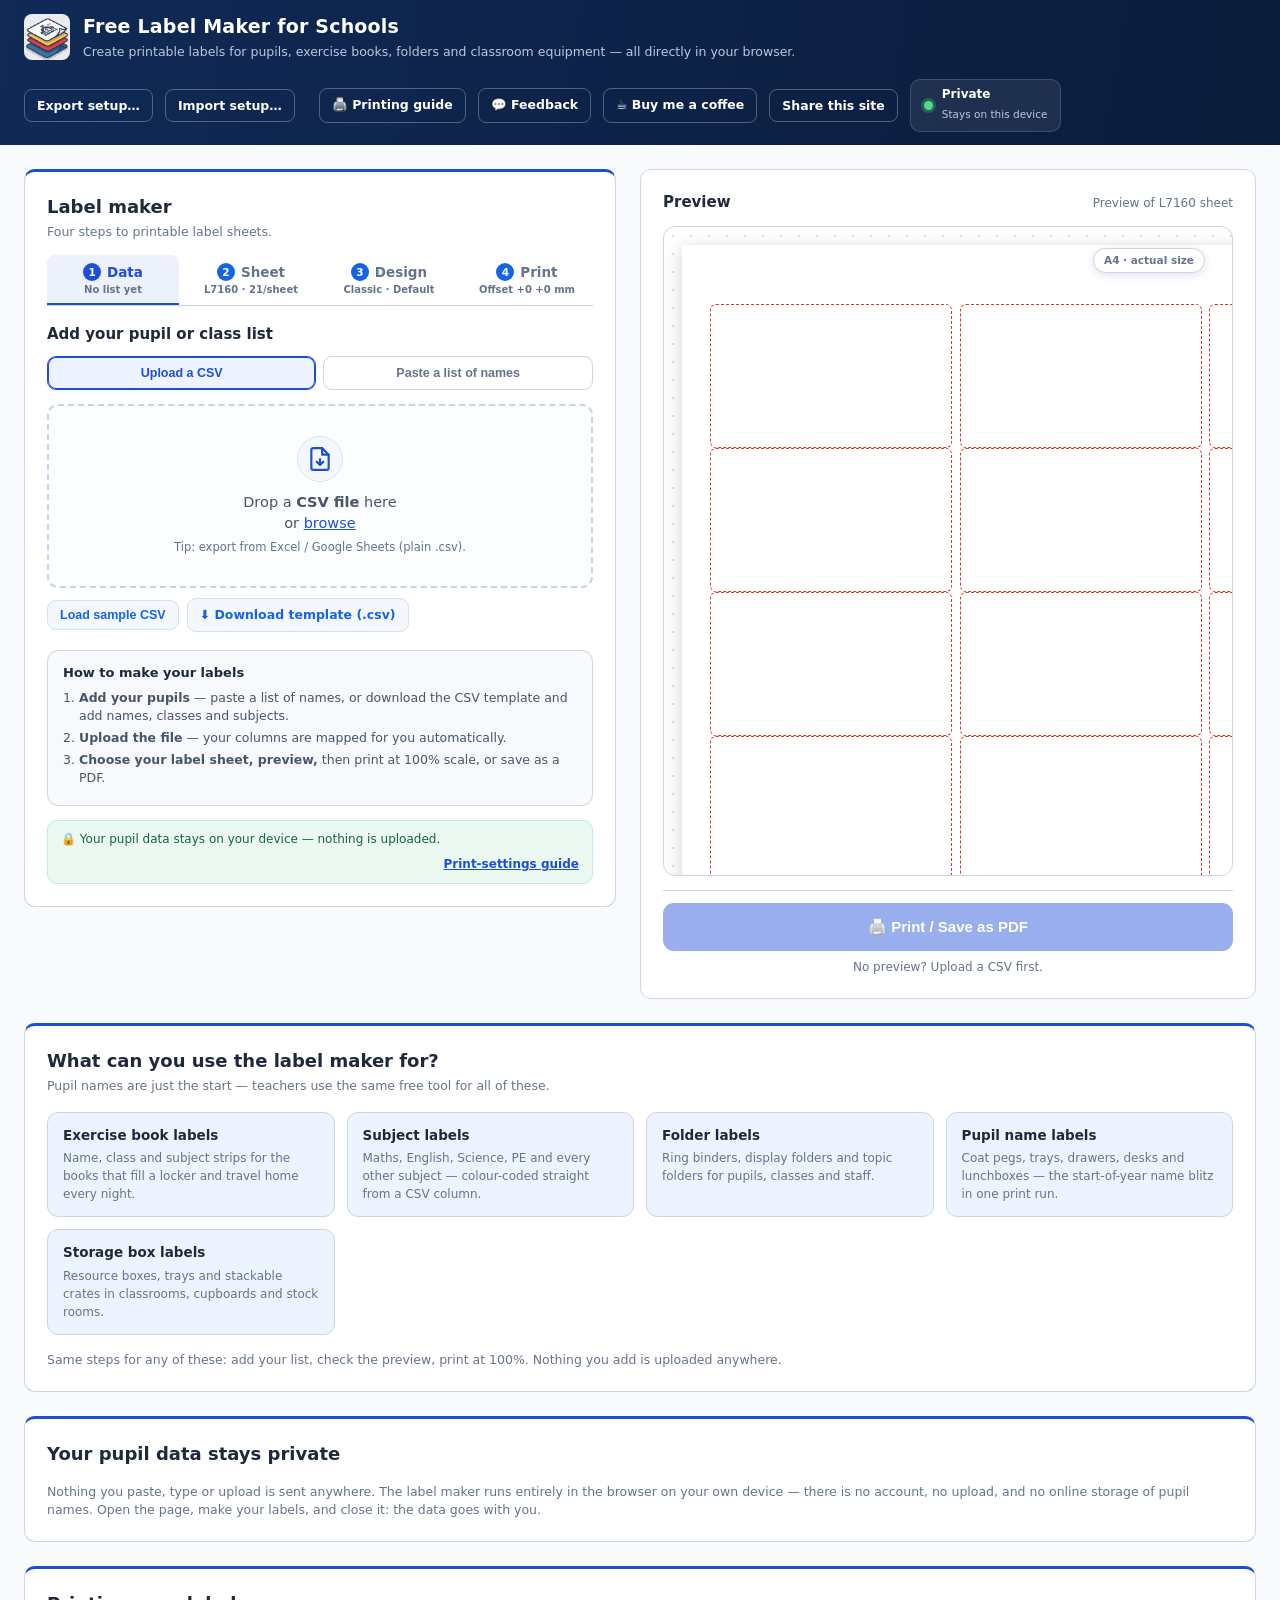
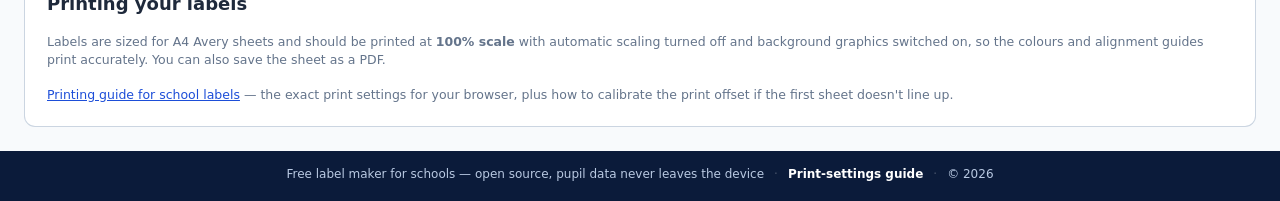
==== commit 53d92854: "Rebuild the sidebar into four clickable tabs with live summary chips Tabs: Data (upload + mapping), " ====
--- a/index.html
+++ b/index.html
@@ -50,7 +50,7 @@
 }
 </script>
 
-<link rel="stylesheet" href="styles.css?v=19">
+<link rel="stylesheet" href="styles.css?v=20">
 <link rel="icon" href="data:image/svg+xml,<svg xmlns='http://www.w3.org/2000/svg' viewBox='0 0 100 100'><text y='.9em' font-size='90'>🏷️</text></svg>">
   <!-- Google tag (gtag.js) -->
 <script async src="https://www.googletagmanager.com/gtag/js?id=G-NDG7QPBNRJ"></script>
@@ -105,10 +105,30 @@
       <p class="card-sub">Four steps to printable label sheets.</p>
     </div>
 
-    <!-- Step 1 · Add pupils -->
-    <section class="step" aria-label="Step 1, Add pupils">
+    <div class="step-tabs" role="tablist" aria-label="Label maker steps">
+      <button class="step-tab is-active" id="stepTab1" type="button" role="tab" aria-selected="true" aria-controls="stepPanel1" data-panel="stepPanel1">
+        <span class="tab-label"><span class="tab-num">1</span>Data</span>
+        <span class="tab-chip" id="chipData">No list yet</span>
+      </button>
+      <button class="step-tab" id="stepTab2" type="button" role="tab" aria-selected="false" aria-controls="stepPanel2" data-panel="stepPanel2">
+        <span class="tab-label"><span class="tab-num">2</span>Sheet</span>
+        <span class="tab-chip" id="chipSheet">L7160 · 21/sheet</span>
+      </button>
+      <button class="step-tab" id="stepTab3" type="button" role="tab" aria-selected="false" aria-controls="stepPanel3" data-panel="stepPanel3">
+        <span class="tab-label"><span class="tab-num">3</span>Design</span>
+        <span class="tab-chip" id="chipDesign">Classic · Default</span>
+      </button>
+      <button class="step-tab" id="stepTab4" type="button" role="tab" aria-selected="false" aria-controls="stepPanel4" data-panel="stepPanel4">
+        <span class="tab-label"><span class="tab-num">4</span>Print</span>
+        <span class="tab-chip" id="chipPrint">Offset +0 +0 mm</span>
+      </button>
+    </div>
+
+    <div class="step-panel" id="stepPanel1" role="tabpanel" aria-labelledby="stepTab1">
+
+    <!-- Data tab · Add pupils -->
+    <section class="step" aria-label="Add pupils">
       <div class="step-head">
-        <span class="step-num">1</span>
         <h3 class="step-title">Add your pupil or class list</h3>
       </div>
 
@@ -153,10 +173,9 @@
       <p class="skipped-note" id="skippedNote" hidden></p>
     </section>
 
-    <!-- Step 2 · Map columns -->
+    <!-- Data tab · Map columns -->
     <section class="step" id="mappingSection" hidden>
       <div class="step-head">
-        <span class="step-num">2</span>
         <h3 class="step-title">Map your columns</h3>
       </div>
       <details class="adv-details" id="mapDetails">
@@ -190,21 +209,25 @@
       </details>
       </details>
     </section>
-
-    <!-- Step 3 · Choose sheet -->
-    <section class="step" aria-label="Step 3, Choose label sheet">
+    </div><!-- /stepPanel1 -->
+
+    <div class="step-panel" id="stepPanel2" role="tabpanel" aria-labelledby="stepTab2" hidden>
+
+    <!-- Sheet tab · Choose sheet -->
+    <section class="step" aria-label="Choose label sheet">
       <div class="step-head">
-        <span class="step-num">3</span>
         <h3 class="step-title">Choose your label sheet</h3>
       </div>
       <div id="templateList" class="template-list" role="radiogroup" aria-label="Label templates"></div>
     </section>
+    </div><!-- /stepPanel2 -->
+
+    <div class="step-panel" id="stepPanel3" role="tabpanel" aria-labelledby="stepTab3" hidden>
 
     <!-- Graphic label designs (collapsible) -->
     <section class="step gfx-step" aria-label="Graphic label designs">
       <details class="gfx-details">
         <summary class="step-head gfx-summary">
-          <span class="step-num">3b</span>
           <h3 class="step-title">Graphic label designs</h3>
           <span class="gfx-chev" aria-hidden="true"></span>
         </summary>
@@ -255,10 +278,9 @@
       </details>
     </section>
 
-    <!-- Step 4 · Label style -->
-    <section class="step" aria-label="Step 4, Label style">
+    <!-- Design tab · Label style -->
+    <section class="step" aria-label="Label style">
       <div class="step-head">
-        <span class="step-num">4</span>
         <h3 class="step-title">Customise your labels</h3>
       </div>
 
@@ -425,12 +447,9 @@
       </div>
     </section>
 
-    <!-- Advanced printing options -->
-    <details class="adv-details">
-      <summary>Advanced printing options</summary>
-      <label class="check"><input type="checkbox" id="optGuides" checked><span>Show dashed alignment guides</span></label>
-      <label class="check"><input type="checkbox" id="optColor" checked><span>Print in colour (accent bars)</span></label>
-      <label class="check"><input type="checkbox" id="optSkipBlanks" checked><span>Skip empty pupil names</span></label>
+    <!-- Colour &amp; text options (design-time choices) -->
+    <details class="adv-details" id="colourCodeDetails">
+      <summary>Colour &amp; text options</summary>
       <label class="check"><input type="checkbox" id="optColourCode"><span>Colour-code text from a colour column (e.g. "blue", "orange")</span></label>
       <div class="colour-row" id="colourFieldRow">
         <label for="colourFieldSelect">Colour applies to</label>
@@ -441,6 +460,17 @@
           <option value="all">Whole label text</option>
         </select>
       </div>
+    </details>
+    </div><!-- /stepPanel3 -->
+
+    <div class="step-panel" id="stepPanel4" role="tabpanel" aria-labelledby="stepTab4" hidden>
+
+    <!-- Advanced printing options -->
+    <details class="adv-details">
+      <summary>Advanced printing options</summary>
+      <label class="check"><input type="checkbox" id="optGuides" checked><span>Show dashed alignment guides</span></label>
+      <label class="check"><input type="checkbox" id="optColor" checked><span>Print in colour (accent bars)</span></label>
+      <label class="check"><input type="checkbox" id="optSkipBlanks" checked><span>Skip empty pupil names</span></label>
 
       <div class="colour-row">
         <label for="labelBarColor">School strip colour</label>
@@ -470,6 +500,7 @@
         <p class="cal-status" id="calStatus"></p>
       </div>
     </details>
+    </div><!-- /stepPanel4 -->
 
     <!-- How to make your labels -->
     <div class="about-block">
@@ -566,7 +597,7 @@
 
 <script src="lib/papaparse.min.js?v=5"></script>
 <script src="config.js?v=7"></script>
-<script src="app.js?v=23"></script>
+<script src="app.js?v=24"></script>
 <script>
   document.addEventListener("DOMContentLoaded", () => {
     const sel = document.getElementById("layoutSelect");
--- a/styles.css
+++ b/styles.css
@@ -139,15 +139,45 @@
 .panel a:not([class]), .use-foot a { color: var(--primary); text-decoration: underline; transition: color 150ms ease; }
 .panel a:not([class]):hover, .use-foot a:hover { color: var(--primary-dark); }
 
-/* ---------- Numbered steps ---------- */
+/* ---------- Step tabs (wizard) + step sections ---------- */
 .step { margin-top: 26px; }
+.step-panel > .step:first-child { margin-top: 18px; }
 .step-head { display: flex; align-items: center; gap: 10px; margin-bottom: 10px; }
-.step-num {
-  width: 26px; height: 26px; border-radius: 50%; flex: none;
-  background: var(--blue); color: #fff; font-size: 13px; font-weight: 800;
-  display: flex; align-items: center; justify-content: center;
-}
 .step-title { margin: 0; font-size: 15px; font-weight: 800; color: var(--ink); }
+
+.step-tabs {
+  display: flex; gap: 6px; flex-wrap: wrap;
+  margin-top: 14px;
+  border-bottom: 1px solid var(--border);
+  position: sticky; top: 0; z-index: 6;
+  background: var(--panel);
+}
+.step-tab {
+  flex: 1 1 92px; min-width: 92px;
+  display: flex; flex-direction: column; align-items: center; gap: 3px;
+  padding: 8px 8px;
+  border: 0; border-bottom: 2.5px solid transparent;
+  background: transparent; border-radius: 8px 8px 0 0;
+  font-family: inherit; font-size: 13.5px; font-weight: 700; color: var(--muted);
+  cursor: pointer;
+  transition: color 150ms ease, background-color 150ms ease, border-color 150ms ease;
+}
+.step-tab:hover { color: var(--ink); background: rgba(29, 78, 216, .06); }
+.step-tab.is-active {
+  color: var(--primary-dark); border-bottom-color: var(--primary);
+  background: rgba(29, 78, 216, .08);
+}
+.tab-label { display: flex; align-items: center; gap: 6px; }
+.tab-num {
+  width: 18px; height: 18px; border-radius: 50%; flex: none;
+  background: var(--blue); color: #fff; font-size: 10.5px; font-weight: 800;
+  display: inline-flex; align-items: center; justify-content: center;
+}
+.step-tab.is-active .tab-num { background: var(--primary); }
+.tab-chip {
+  font-size: 10px; font-weight: 600; color: var(--muted);
+  max-width: 100%; overflow: hidden; text-overflow: ellipsis; white-space: nowrap;
+}
 
 /* ---------- Upload ---------- */
 .upload-area {
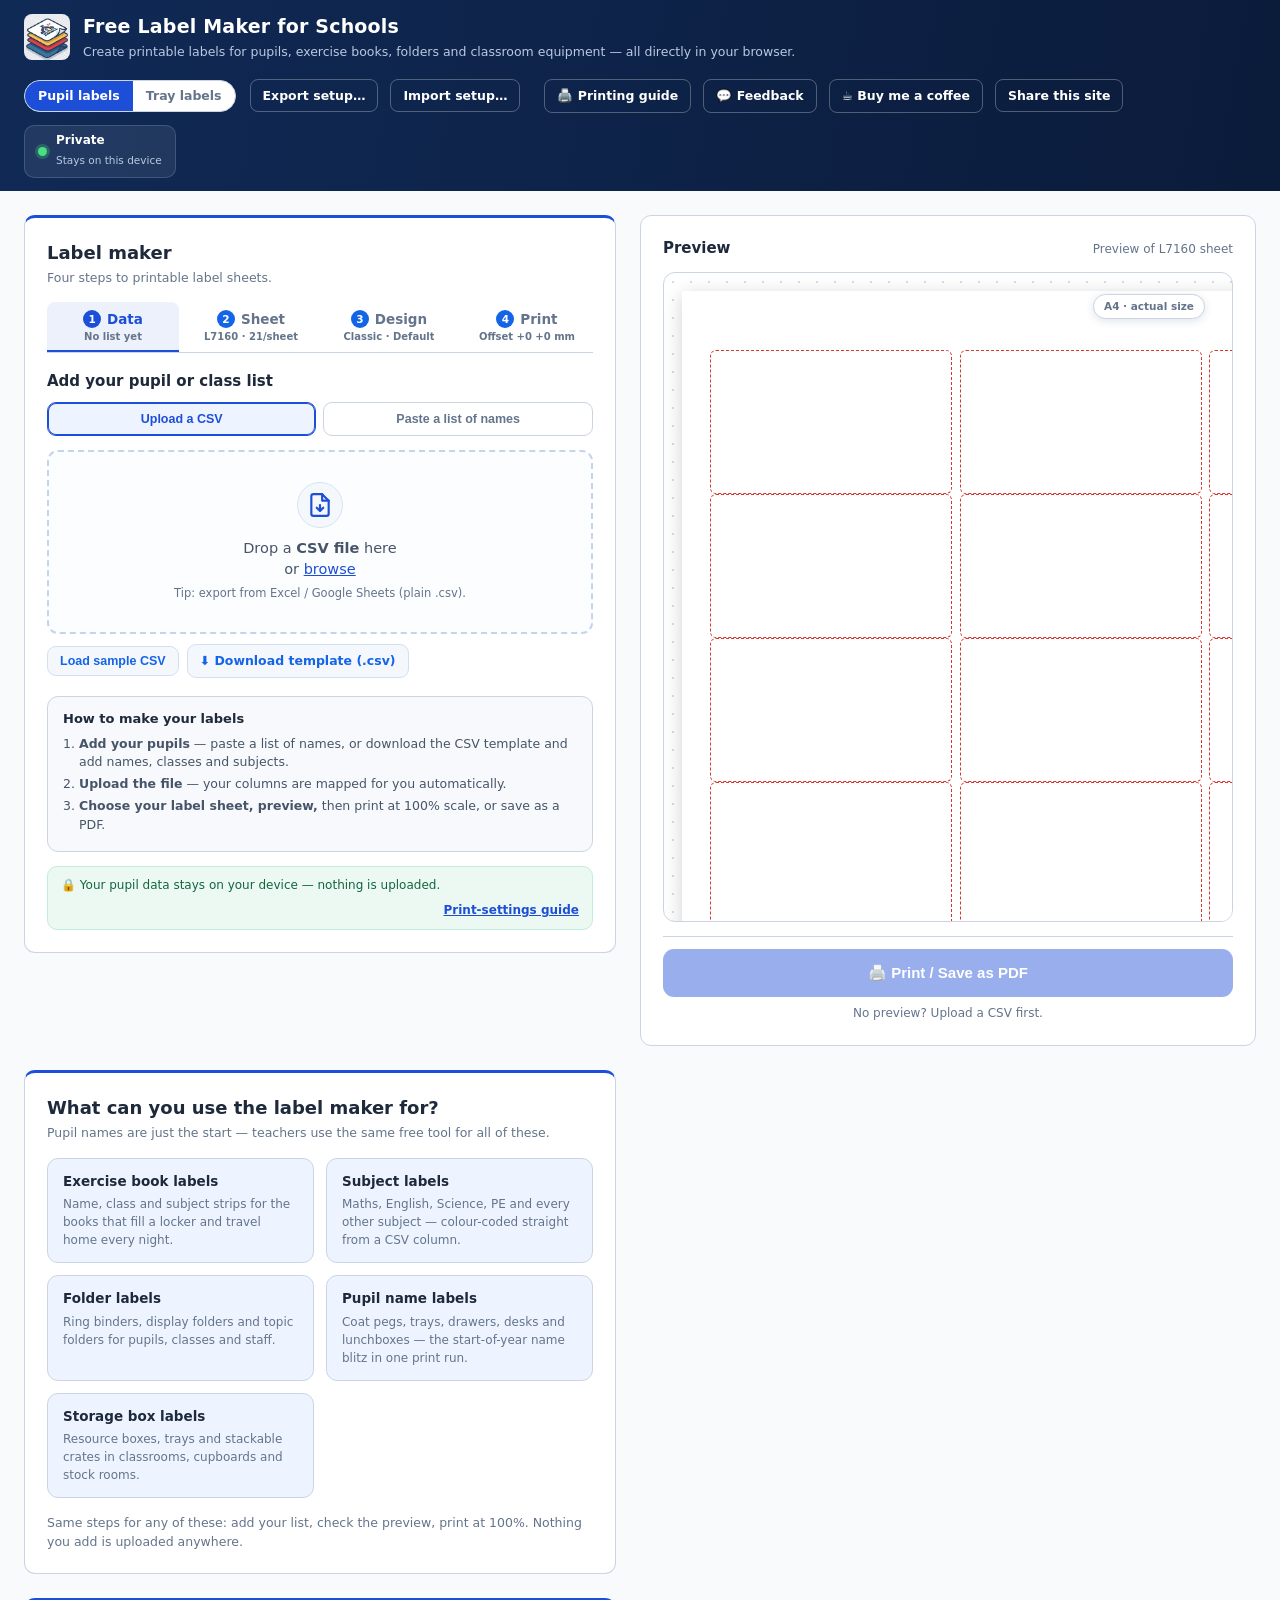
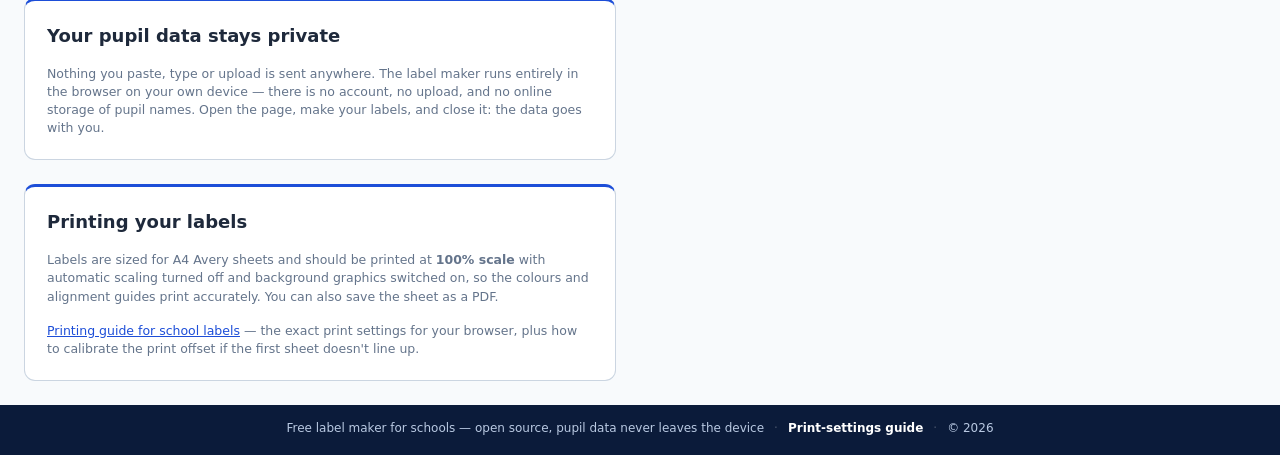
==== commit 846e574f: "Add tray label designer, WALT & WILF labels, banner layout refinements and logo uploads" ====
--- a/index.html
+++ b/index.html
@@ -50,7 +50,7 @@
 }
 </script>
 
-<link rel="stylesheet" href="styles.css?v=20">
+<link rel="stylesheet" href="styles.css?v=24">
 <link rel="icon" href="data:image/svg+xml,<svg xmlns='http://www.w3.org/2000/svg' viewBox='0 0 100 100'><text y='.9em' font-size='90'>🏷️</text></svg>">
   <!-- Google tag (gtag.js) -->
 <script async src="https://www.googletagmanager.com/gtag/js?id=G-NDG7QPBNRJ"></script>
@@ -77,6 +77,10 @@
       </div>
     </div>
     <nav class="header-actions" aria-label="Header actions">
+      <div class="mode-switch" role="radiogroup" aria-label="Label type">
+        <button type="button" class="mode-btn is-active" id="modeLabels" role="radio" aria-checked="true">Pupil labels</button>
+        <button type="button" class="mode-btn" id="modeTray" role="radio" aria-checked="false">Tray labels</button>
+      </div>
       <button type="button" class="header-link" id="exportSetup" title="Download your layout, fonts and content as a file">Export setup…</button>
       <button type="button" class="header-link" id="importSetup" title="Load a saved setup file">Import setup…</button>
       <input type="file" id="importSetupFile" accept="application/json,.json" hidden>
@@ -179,7 +183,7 @@
         <h3 class="step-title">Map your columns</h3>
       </div>
       <details class="adv-details" id="mapDetails">
-        <summary>Column mapping &amp; options</summary>
+        <summary><span class="map-status" id="mapStatus">Columns mapped automatically</span><span class="map-cue" id="mapCue">Adjust…</span></summary>
         <p class="hint-text">Fields are numbered top to bottom. Each dropdown lists your uploaded CSV columns (labelled A, B, C… as in a spreadsheet). Any field can be hidden.</p>
 
         <div class="field-map" id="mappingRowFirst"></div>
@@ -289,7 +293,8 @@
         <option value="badge">Badge style</option>
         <option value="minimal">Minimal sticker</option>
         <option value="stack">Logo top</option>
-        <option value="marking">WILF marking label</option>
+        <option value="marking">Story-club banner content</option>
+        <option value="simple">WALT &amp; WILF</option>
       </select>
 
       <div class="layout-cards" role="radiogroup" aria-label="Label style">
@@ -341,18 +346,34 @@
               </span>
             </span>
             <span class="pm-row">
-              <span class="pm-vocab"></span>
               <span class="pm-wilf">
                 <span class="pm-wilf-h">WILF</span>
                 <span class="pm-crit"><i></i></span>
                 <span class="pm-crit"><i></i></span>
                 <span class="pm-crit"><i></i></span>
               </span>
+              <span class="pm-vocab"></span>
               <span class="pm-circle"></span>
             </span>
           </span>
-          <span class="layout-name">WILF marking label</span>
+          <span class="layout-name">Story-club banner content</span>
           <span class="layout-desc">Story banner with WILF checklist &amp; tick circle</span>
+        </button>
+        <button type="button" class="layout-card" data-layout="simple" role="radio" aria-checked="false">
+          <span class="l-prev l-prev-simple">
+            <span class="ps-walt"><b>WALT</b><i></i></span>
+            <span class="ps-row">
+              <span class="ps-wilf">
+                <span class="ps-wilf-h">WILF</span>
+                <span class="ps-crit"><i></i></span>
+                <span class="ps-crit"><i></i></span>
+                <span class="ps-crit"><i></i></span>
+              </span>
+              <span class="ps-circle"></span>
+            </span>
+          </span>
+          <span class="layout-name">WALT &amp; WILF</span>
+          <span class="layout-desc">WALT band, WILF tick box &amp; traffic-light circle</span>
         </button>
       </div>
 
@@ -420,7 +441,7 @@
             <label for="mkChar">Subtitle / character
               <input type="text" id="mkChar">
             </label>
-            <label for="mkVocab">Vocabulary / word bank <span class="hint-inline">one per line</span>
+            <label for="mkVocab">Vocabulary / word bank <span class="hint-inline">one per line (up to 4 words)</span>
               <textarea id="mkVocab" rows="3"></textarea>
             </label>
             <div class="marking-imgs">
@@ -445,6 +466,25 @@
           </div>
         </details>
       </div>
+
+      <div id="simpleEditor" class="marking-editor" hidden>
+        <details class="adv-details" open>
+          <summary>WALT &amp; WILF content</summary>
+          <p class="hint-text">This style prints the same WALT &amp; WILF label on every sticker — sized to the wide 99×34&#8201;mm L7162 sheet. Edits apply instantly; no CSV needed. Children colour the circle in as a traffic-light check.</p>
+          <div class="marking-fields">
+            <label for="smWalt">WALT (what we are learning today)
+              <textarea id="smWalt" rows="2"></textarea>
+            </label>
+            <div class="marking-wilfs">
+              <label class="hint-inline" for="smWilf1">WILF criteria — tick boxes (leave blank to skip):</label>
+              <input type="text" id="smWilf1" placeholder="I can...">
+              <input type="text" id="smWilf2" placeholder="I can...">
+              <input type="text" id="smWilf3" placeholder="I can...">
+              <input type="text" id="smWilf4" placeholder="(optional 4th criterion)">
+            </div>
+          </div>
+        </details>
+      </div>
     </section>
 
     <!-- Colour &amp; text options (design-time choices) -->
@@ -460,6 +500,13 @@
           <option value="all">Whole label text</option>
         </select>
       </div>
+
+      <div class="colour-row">
+        <label for="labelBarColor">School strip colour</label>
+        <input type="color" id="labelBarColor" value="#1d4ed8" aria-label="School strip colour">
+        <button type="button" class="btn-ghost btn-sm" id="labelBarReset">Reset to default</button>
+        <span class="hint-inline">Colour of the school-name bar on each printed label</span>
+      </div>
     </details>
     </div><!-- /stepPanel3 -->
 
@@ -471,13 +518,6 @@
       <label class="check"><input type="checkbox" id="optGuides" checked><span>Show dashed alignment guides</span></label>
       <label class="check"><input type="checkbox" id="optColor" checked><span>Print in colour (accent bars)</span></label>
       <label class="check"><input type="checkbox" id="optSkipBlanks" checked><span>Skip empty pupil names</span></label>
-
-      <div class="colour-row">
-        <label for="labelBarColor">School strip colour</label>
-        <input type="color" id="labelBarColor" value="#1d4ed8" aria-label="School strip colour">
-        <button type="button" class="btn-ghost btn-sm" id="labelBarReset">Reset to default</button>
-        <span class="hint-inline">Colour of the school-name bar on each printed label</span>
-      </div>
 
       <p class="hint-text">Turn the guides off for the final run. Print at <strong>100% / Actual size</strong>, margins <strong>None</strong>, background graphics <strong>On</strong>.</p>
 
@@ -584,6 +624,135 @@
 
 </main>
 
+<!-- ================= TRAY LABELS MODE ================= -->
+<section class="layout tray-layout" id="traySection" aria-label="Tray labels">
+
+  <!-- Tray editor -->
+  <div class="panel controls-panel tray-controls">
+    <div class="card-head">
+      <h2 class="card-title">Tray labels</h2>
+      <p class="card-sub">Design labels for trays, drawers and boxes — then print on plain A4 paper.</p>
+    </div>
+
+    <section class="step" aria-label="Tray label template and size">
+      <h3 class="step-title">1 · Template &amp; size</h3>
+      <div class="tray-tpl-grid" role="radiogroup" aria-label="Tray label template" id="trayTplGrid"></div>
+      <div class="style-row">
+        <span class="style-row-label">Sheet setup</span>
+        <span class="style-pick"><label for="traySize">Label size</label>
+          <select id="traySize">
+            <option value="small">Small · 60 × 30 mm</option>
+            <option value="medium" selected>Medium · 90 × 40 mm</option>
+            <option value="large">Large · 100 × 50 mm</option>
+          </select>
+        </span>
+        <span class="style-pick"><label for="trayGap">Gap</label>
+          <select id="trayGap">
+            <option value="0">0 mm</option>
+            <option value="2">2 mm</option>
+            <option value="3" selected>3 mm</option>
+            <option value="4">4 mm</option>
+            <option value="5">5 mm</option>
+            <option value="8">8 mm</option>
+          </select>
+        </span>
+        <span class="style-pick"><label for="trayCut">Borders</label>
+          <select id="trayCut">
+            <option value="dashed" selected>Dashed cut lines</option>
+            <option value="solid">Solid border</option>
+            <option value="none">None</option>
+          </select>
+        </span>
+      </div>
+      <p class="hint-text">Label sizes are a starting point — measure your trays and test one page before printing the full set.</p>
+    </section>
+
+    <section class="step" aria-label="Your tray labels">
+      <h3 class="step-title">2 · Your labels</h3>
+      <div class="tray-actions">
+        <button type="button" class="btn-soft btn-sm" id="trayAddBtn">+ Add label</button>
+        <button type="button" class="btn-ghost btn-sm" id="trayStarterBtn">Add common classroom labels</button>
+        <button type="button" class="btn-ghost btn-sm" id="trayClearBtn">Clear all…</button>
+      </div>
+      <ul class="tray-list" id="trayList"></ul>
+      <p class="hint-text" id="trayEmpty">No labels yet — add one above, or start from the common classroom list.</p>
+
+      <div class="tray-editor" id="trayEditor" hidden>
+        <h4 class="tray-editor-title">Edit label <span id="trayEditNum"></span></h4>
+        <label class="tray-field" for="trayText">Text
+          <input type="text" id="trayText" maxlength="60" placeholder="Maths" autocomplete="off">
+        </label>
+        <label class="tray-field" for="traySubtext">Second line <span class="hint-inline">optional, shown smaller</span>
+          <input type="text" id="traySubtext" maxlength="80" placeholder="Times tables" autocomplete="off">
+        </label>
+        <div class="tray-colour-row">
+          <label for="trayBg">Background</label>
+          <input type="color" id="trayBg" value="#f6f1fb" aria-label="Label background colour">
+          <label for="trayFg">Text</label>
+          <input type="color" id="trayFg" value="#374151" aria-label="Label text colour">
+          <button type="button" class="btn-ghost btn-sm" id="trayColourReset">Template colours</button>
+        </div>
+        <div class="style-row">
+          <span class="style-row-label">Text options</span>
+          <span class="style-pick"><label for="trayFontScale">Size</label>
+            <select id="trayFontScale">
+              <option value="0.75">×small</option>
+              <option value="1" selected>normal</option>
+              <option value="1.25">large</option>
+              <option value="1.5">×large</option>
+            </select>
+          </span>
+          <span class="style-pick"><span class="style-row-label" id="trayAlignLabel">Align</span>
+            <span class="tray-align" role="radiogroup" aria-labelledby="trayAlignLabel">
+              <button type="button" class="tray-align-btn" data-align="left" role="radio" aria-checked="false">Left</button>
+              <button type="button" class="tray-align-btn is-active" data-align="center" role="radio" aria-checked="true">Centre</button>
+              <button type="button" class="tray-align-btn" data-align="right" role="radio" aria-checked="false">Right</button>
+            </span>
+          </span>
+          <span class="style-pick"><label for="trayDecor">Decoration</label>
+            <select id="trayDecor">
+              <option value="none" selected>None</option>
+              <option value="bar">Underline bar</option>
+              <option value="dots">Three dots</option>
+              <option value="star">Star</option>
+            </select>
+          </span>
+        </div>
+        <div class="tray-live">
+          <span class="hint-inline">Preview</span>
+          <div class="tray-live-box" id="trayLivePreview"></div>
+        </div>
+        <div class="tray-row-actions">
+          <button type="button" class="btn-ghost btn-sm" id="trayDupBtn">Duplicate</button>
+          <button type="button" class="btn-ghost btn-sm" id="trayDeleteBtn">Delete</button>
+          <span class="hint-inline">Use ↑ ↓ in the list to reorder</span>
+        </div>
+      </div>
+    </section>
+
+    <div class="privacy-strip">
+      <span>🔒 Tray text stays on your device — nothing is uploaded.</span>
+      <a href="print-guide.html" target="_blank" rel="noopener">Print-settings guide</a>
+    </div>
+  </div>
+
+  <!-- Tray preview -->
+  <div class="panel preview-panel tray-preview">
+    <div class="preview-head">
+      <h2 class="panel-title">Preview</h2>
+      <span class="preview-meta" id="trayMeta">No labels yet.</span>
+    </div>
+    <div class="preview-stage">
+      <span class="a4-badge">A4 · actual size</span>
+      <div id="traySheetContainer" class="sheet-scroll"></div>
+    </div>
+    <div class="preview-foot">
+      <button class="btn-primary" id="trayPrintBtn" disabled>🖨️ Print / Save as PDF</button>
+      <p class="print-note" id="trayPrintNote">Add a label to start. Print at 100% / Actual size, margins None, background graphics On.</p>
+    </div>
+  </div>
+</section>
+
 <footer class="app-footer">
   <span id="footerText">Free label maker for schools — open source, pupil data never leaves the device</span>
   <span class="footer-sep">·</span>
@@ -597,7 +766,7 @@
 
 <script src="lib/papaparse.min.js?v=5"></script>
 <script src="config.js?v=7"></script>
-<script src="app.js?v=24"></script>
+<script src="app.js?v=28"></script>
 <script>
   document.addEventListener("DOMContentLoaded", () => {
     const sel = document.getElementById("layoutSelect");
--- a/styles.css
+++ b/styles.css
@@ -102,7 +102,6 @@
 }
 @media (max-width: 1180px) {
   .layout { grid-template-columns: 1fr; }
-  .preview-panel { position: static; }
 }
 @media (max-width: 560px) {
   .layout { margin: 16px auto; padding: 0 14px; }
@@ -110,7 +109,7 @@
 
 .panel {
   background: var(--panel); border: 1px solid var(--border);
-  border-radius: var(--radius); padding: 22px;
+  border-radius: var(--radius); padding: 22px; min-width: 0;
 }
 .controls-panel { border-top: 3px solid var(--primary); }
 .card-title { margin: 0; font-size: 18px; color: var(--ink); font-weight: 800; }
@@ -120,9 +119,12 @@
 .preview-head { display: flex; align-items: baseline; justify-content: space-between; gap: 10px; flex-wrap: wrap; margin-bottom: 12px; }
 .preview-meta { font-size: 12px; color: var(--muted); }
 .preview-panel { position: sticky; top: 18px; }
+@media (max-width: 1180px) {
+  .preview-panel { position: static; }
+}
 
 /* ---------- What can I use this for? ---------- */
-.use-cases { grid-column: 1 / -1; border-top: 3px solid var(--primary); }
+.use-cases { grid-column: 1 / 2; border-top: 3px solid var(--primary); }
 .use-head { margin-bottom: 16px; }
 .use-grid {
   list-style: none; margin: 0; padding: 0;
@@ -295,6 +297,9 @@
 }
 .adv-details summary { cursor: pointer; font-size: 13px; color: var(--primary-dark); font-weight: 700; transition: color 150ms ease; }
 .adv-details summary:hover { color: var(--blue); }
+.map-status { color: var(--body); font-weight: 600; }
+.map-status.warn { color: #b91c1c; }
+.map-cue { margin-left: 9px; color: var(--primary); }
 .check { display: flex; align-items: center; gap: 8px; font-size: 13px; margin: 9px 0; cursor: pointer; color: var(--body); }
 .check input { accent-color: var(--primary); width: 16px; height: 16px; }
 .colour-row { display: flex; align-items: center; gap: 10px; margin: 10px 0 6px; }
@@ -423,9 +428,9 @@
 .l-prev-marking .pm-title { height: 5px; background: var(--ink); border-radius: 1px; }
 .l-prev-marking .pm-char { height: 4px; background: #c3cde0; border-radius: 1px; }
 .l-prev-marking .pm-row { display: flex; gap: 5px; flex: 1; align-items: stretch; }
-.l-prev-marking .pm-vocab { flex: 1; border: 1px solid var(--ink); border-radius: 2px; }
+.l-prev-marking .pm-vocab { width: 34px; flex: none; border: 1px solid var(--ink); border-radius: 2px; }
 .l-prev-marking .pm-wilf {
-  width: 34px; border: 1px solid var(--ink); border-radius: 2px;
+  flex: 1; border: 1px solid var(--ink); border-radius: 2px;
   padding: 3px 3px 1px; display: flex; flex-direction: column; gap: 3px;
 }
 .l-prev-marking .pm-wilf-h {
@@ -775,13 +780,15 @@
   color: #666; font-size: 1.6mm; font-weight: 700;
 }
 .mk-vocab {
-  flex: 1; min-width: 0; border: 0.3mm solid #111; border-radius: 0.8mm;
-  font-size: var(--mk-vocab-fs, 1.9mm); font-weight: 700; line-height: 1.35;
+  width: calc(var(--lw, 99mm) * 0.24); flex: none; min-width: 14mm;
+  border: 0.3mm solid #111; border-radius: 0.8mm;
+  font-size: var(--mk-vocab-fs, 2.2mm); font-weight: 700; line-height: 1.35;
   padding: 1mm 1.2mm; overflow: hidden;
+  display: flex; flex-direction: column; justify-content: center;
 }
 .mk-wilf {
-  display: flex; flex-direction: column; width: 30%;
-  min-width: 16mm; border: 0.4mm solid #111; border-radius: 1mm;
+  display: flex; flex-direction: column; flex: 1;
+  min-width: 0; border: 0.4mm solid #111; border-radius: 1mm;
   padding: 1mm 1.2mm; overflow: hidden;
 }
 .mk-wilf-h {
@@ -798,6 +805,69 @@
 .mk-circle {
   width: var(--mk-circle, 8mm); height: var(--mk-circle, 8mm);
   align-self: center; flex: none; border: 0.5mm solid #111; border-radius: 50%;
+}
+
+/* ---------- Simple WALT & WILF label ---------- */
+.label-inner.simple {
+  gap: 1mm; padding: 1.2mm 1.4mm; background: #fff;
+  color: #111; text-align: left; align-items: stretch; overflow: hidden;
+}
+.sm-walt {
+  display: flex; align-items: center; gap: 1.2mm; flex: none; min-width: 0;
+  border: 0.35mm solid #111; border-radius: 0.8mm;
+  padding: 0.6mm 1mm;
+}
+.sm-h {
+  font-weight: 800; font-size: var(--sm-walt-fs, 2.3mm); letter-spacing: .04em;
+  flex: none; border-right: 0.25mm solid #111; padding-right: 1.2mm;
+}
+.sm-logo { height: 7mm; max-width: 22mm; object-fit: contain; flex: none; }
+.sm-walt-t {
+  font-weight: 700; font-size: var(--sm-walt-fs, 2.3mm); line-height: 1.15;
+  overflow: hidden; min-width: 0;
+  display: -webkit-box; -webkit-line-clamp: 2; -webkit-box-orient: vertical;
+}
+.sm-low { display: flex; flex: 1; gap: 1.4mm; min-height: 0; min-width: 0; align-items: stretch; }
+.sm-wilf {
+  display: flex; flex-direction: column; flex: 1; min-width: 0;
+  border: 0.4mm solid #111; border-radius: 1mm;
+  padding: 1mm 1.2mm; overflow: hidden;
+}
+.sm-wilf-h {
+  font-weight: 800; font-size: var(--sm-wilf-fs, 2.2mm); letter-spacing: .04em;
+  text-align: center; border-bottom: 0.25mm solid #111;
+  padding-bottom: 0.6mm; margin-bottom: 0.5mm;
+}
+.sm-circle {
+  width: var(--sm-circle, 11mm); height: var(--sm-circle, 11mm);
+  align-self: center; flex: none; border: 0.5mm solid #111; border-radius: 50%;
+}
+
+/* ---------- WALT & WILF mini preview (layout card) ---------- */
+.l-prev-simple { gap: 4px; }
+.l-prev-simple .ps-walt {
+  display: flex; gap: 4px; align-items: center;
+  border: 1px solid var(--ink); border-radius: 2px; padding: 2px 4px;
+}
+.l-prev-simple .ps-walt b {
+  font-size: 6px; font-weight: 800; letter-spacing: .04em;
+  border-right: 1px solid var(--ink); padding-right: 3px;
+}
+.l-prev-simple .ps-walt i { flex: 1; height: 4px; background: #c3cde0; border-radius: 1px; }
+.l-prev-simple .ps-row { display: flex; gap: 5px; flex: 1; align-items: stretch; }
+.l-prev-simple .ps-wilf {
+  flex: 1; border: 1px solid var(--ink); border-radius: 2px;
+  padding: 3px 3px 1px; display: flex; flex-direction: column; gap: 3px;
+}
+.l-prev-simple .ps-wilf-h {
+  font-size: 6px; font-weight: 800; text-align: center; letter-spacing: .05em;
+  border-bottom: 1px solid var(--ink); padding-bottom: 1px;
+}
+.l-prev-simple .ps-crit { display: flex; gap: 3px; align-items: center; }
+.l-prev-simple .ps-crit i { width: 4px; height: 4px; border: 1px solid var(--ink); border-radius: 1px; flex: none; }
+.l-prev-simple .ps-circle {
+  width: 14px; height: 14px; border: 1.5px solid var(--ink);
+  border-radius: 50%; align-self: center; flex: none;
 }
 
 /* ---------- Marking / story-club editor panel ---------- */
@@ -824,4 +894,188 @@
 @media (max-width: 560px) {
   .marking-fields { grid-template-columns: 1fr; }
   .marking-imgs, .marking-wilfs { grid-column: 1 / -1; }
-}+}
+/* ============================================================
+   TRAY LABELS MODE
+   ============================================================ */
+.mode-switch {
+  display: inline-flex; border: 1.5px solid var(--border); border-radius: 999px;
+  overflow: hidden; background: #fff; margin-right: 2px; flex: none;
+}
+.mode-btn {
+  border: 0; background: transparent; font: inherit; font-size: 12.5px; font-weight: 700;
+  color: var(--muted); padding: 6px 13px; cursor: pointer; white-space: nowrap;
+}
+.mode-btn:hover { color: var(--ink); }
+.mode-btn.is-active { background: var(--primary); color: #fff; }
+
+#traySection { display: none; }
+body.tray-mode #traySection { display: grid; }
+body.tray-mode > main.layout { display: none; }
+
+.tray-tpl-grid {
+  display: grid; grid-template-columns: repeat(4, 1fr); gap: 8px; margin: 10px 0 12px;
+}
+.tray-tpl-card {
+  position: relative; display: flex; flex-direction: column; gap: 5px;
+  border: 1.5px solid var(--border); border-radius: 11px; padding: 8px;
+  cursor: pointer; background: #fff; font: inherit; text-align: center;
+  transition: border-color .12s, box-shadow .12s;
+}
+.tray-tpl-card:hover { border-color: #9db8dd; }
+.tray-tpl-card.selected { border-color: var(--primary); box-shadow: 0 0 0 3px rgba(29,78,216,.12); }
+.tray-tpl-swatch {
+  display: block; height: 50px; border-radius: 8px; position: relative; overflow: hidden;
+  border: 1px solid #e3ecf8;
+}
+.tray-tpl-card.tray-tpl-pastel .tray-tpl-swatch { background: #f6f1fb; }
+.tray-tpl-card.tray-tpl-pastel .tray-tpl-swatch::before {
+  content: ""; position: absolute; width: 18px; height: 18px; border-radius: 50%;
+  background: rgba(244,164,196,.5); right: 7px; top: 5px;
+}
+.tray-tpl-card.tray-tpl-pastel .tray-tpl-swatch::after {
+  content: ""; position: absolute; width: 22px; height: 22px; border-radius: 50%;
+  background: rgba(147,197,253,.5); left: 5px; bottom: 4px;
+}
+.tray-tpl-card.tray-tpl-rainbow .tray-tpl-swatch { background: #fffdf7; }
+.tray-tpl-card.tray-tpl-nature .tray-tpl-swatch { background: #eef4e6; }
+.tray-tpl-card.tray-tpl-bold .tray-tpl-swatch { background: #1d4ed8; }
+.tray-tpl-card.tray-tpl-bold .tray-tpl-swatch::after {
+  content: ""; position: absolute; left: 0; right: 0; bottom: 0; height: 6px; background: #fbbf24;
+}
+.tray-tpl-card .tray-svg-rainbow { position: absolute; left: 8px; bottom: 5px; width: 46px; height: 23px; }
+.tray-tpl-card .tray-svg-leaf { position: absolute; right: 7px; top: 6px; width: 18px; height: 18px; }
+.tray-tpl-name { font-size: 11.5px; font-weight: 700; color: var(--ink); }
+
+.tray-actions { display: flex; gap: 8px; flex-wrap: wrap; margin: 10px 0 12px; }
+.tray-list { list-style: none; margin: 0 0 10px; padding: 0; display: flex; flex-direction: column; gap: 6px; }
+.tray-row {
+  display: flex; align-items: center; gap: 6px;
+  border: 1px solid var(--border); border-radius: 9px; padding: 3px 6px 3px 3px; background: #fff;
+}
+.tray-row.is-active { border-color: var(--primary); box-shadow: 0 0 0 2px rgba(29,78,216,.14); }
+.tray-row-main {
+  flex: 1; display: flex; align-items: center; gap: 8px; min-width: 0;
+  border: 0; background: transparent; font: inherit; text-align: left; cursor: pointer; padding: 4px 6px;
+}
+.tray-row-num {
+  flex: none; width: 20px; height: 20px; border-radius: 50%;
+  background: #eef4ff; color: var(--primary); font-size: 11px; font-weight: 800;
+  display: flex; align-items: center; justify-content: center;
+}
+.tray-row-text {
+  font-size: 13px; font-weight: 600; color: var(--ink);
+  overflow: hidden; text-overflow: ellipsis; white-space: nowrap;
+}
+.tray-row-text small { color: var(--muted); font-weight: 500; }
+.tray-row-btns { display: flex; gap: 2px; flex: none; }
+.tray-icon-btn {
+  border: 0; background: transparent; cursor: pointer; font-size: 13px; line-height: 1;
+  padding: 5px 6px; border-radius: 6px; color: var(--body);
+}
+.tray-icon-btn:hover { background: #eef2f9; }
+
+.tray-editor {
+  margin-top: 12px; border-top: 1px dashed var(--border); padding-top: 12px;
+  display: flex; flex-direction: column; gap: 10px;
+}
+.tray-editor-title { margin: 0; font-size: 13.5px; font-weight: 800; color: var(--ink); }
+.tray-field {
+  display: flex; flex-direction: column; gap: 4px;
+  font-size: 12.5px; font-weight: 700; color: var(--body);
+}
+.tray-field input[type="text"] {
+  font: inherit; font-weight: 600; font-size: 14px; color: var(--ink);
+  padding: 8px 10px; border: 1.5px solid var(--border); border-radius: 9px; width: 100%;
+}
+.tray-field input[type="text"]:focus { outline: 2px solid rgba(29,78,216,.35); border-color: var(--primary); }
+.tray-colour-row {
+  display: flex; align-items: center; gap: 8px; flex-wrap: wrap;
+  font-size: 12.5px; font-weight: 700; color: var(--body);
+}
+.tray-colour-row input[type="color"] {
+  width: 40px; height: 30px; padding: 1px; border: 1.5px solid var(--border);
+  border-radius: 8px; background: #fff; cursor: pointer;
+}
+.tray-align { display: inline-flex; border: 1.5px solid var(--border); border-radius: 8px; overflow: hidden; }
+.tray-align-btn {
+  border: 0; background: #fff; font: inherit; font-size: 12px; font-weight: 700;
+  color: var(--muted); padding: 5px 10px; cursor: pointer;
+}
+.tray-align-btn.is-active { background: var(--primary); color: #fff; }
+.tray-live { display: flex; flex-direction: column; gap: 6px; }
+.tray-live-box {
+  position: relative; overflow: hidden; width: 100%; max-width: 320px; height: 104px;
+  border: 1px dashed var(--border); border-radius: 10px; background: #fbfdff;
+}
+.tray-live-box .tray-label { border-radius: 2mm; }
+.tray-row-actions { display: flex; gap: 8px; align-items: center; flex-wrap: wrap; }
+
+/* --- Tray label rendering (screen + print share these) --- */
+.tray-cell { position: absolute; overflow: hidden; }
+.tray-cell.cut-dashed::after {
+  content: ""; position: absolute; inset: 0; z-index: 2; pointer-events: none;
+  border: 0.3mm dashed #8a9bb3; border-radius: 1.5mm;
+}
+.tray-cell.cut-solid::after {
+  content: ""; position: absolute; inset: 0; z-index: 2; pointer-events: none;
+  border: 0.35mm solid #4b5563; border-radius: 1.5mm;
+}
+.tray-label {
+  width: 100%; height: 100%; box-sizing: border-box; position: relative; overflow: hidden;
+  background: var(--tray-bg, #fff); color: var(--tray-fg, #111);
+  display: flex; align-items: center; justify-content: center;
+  padding: 2mm 3mm; border-radius: 1.5mm;
+}
+.tray-inner {
+  position: relative; z-index: 1; display: flex; flex-direction: column;
+  gap: 0.7mm; width: 100%; max-width: 100%; min-width: 0;
+}
+.tray-title {
+  display: block; font-weight: 800; line-height: 1.12;
+  overflow-wrap: anywhere; word-break: break-word;
+}
+.tray-sub {
+  display: block; font-weight: 600; line-height: 1.15; opacity: .85;
+  overflow-wrap: anywhere; word-break: break-word;
+}
+.tray-decor { display: block; }
+.tray-decor-bar {
+  width: 40%; height: 1.2mm; border-radius: 1mm; margin-top: 0.6mm;
+  background: currentColor; opacity: .55; align-self: center;
+}
+.tray-label[style*="text-align:left"] .tray-decor-bar { align-self: flex-start; }
+.tray-label[style*="text-align:right"] .tray-decor-bar { align-self: flex-end; }
+.tray-decor-dots { display: flex; gap: 1.4mm; justify-content: center; margin-top: 0.5mm; }
+.tray-decor-dots i { width: 1.3mm; height: 1.3mm; border-radius: 50%; background: currentColor; opacity: .6; }
+.tray-decor-star { font-size: 4mm; line-height: 1; opacity: .75; text-align: center; }
+.tray-label[style*="text-align:left"] .tray-decor-dots { justify-content: flex-start; }
+.tray-label[style*="text-align:right"] .tray-decor-dots { justify-content: flex-end; }
+.tray-label[style*="text-align:left"] .tray-decor-star { text-align: left; }
+.tray-label[style*="text-align:right"] .tray-decor-star { text-align: right; }
+
+/* Template variants (original, local CSS + inline SVG only) */
+.tray-tpl-pastel::before, .tray-tpl-pastel::after {
+  content: ""; position: absolute; border-radius: 50%; pointer-events: none;
+}
+.tray-tpl-pastel::before {
+  width: 24%; height: 55%; right: -7%; top: -22%; background: rgba(244,164,196,.35);
+}
+.tray-tpl-pastel::after {
+  width: 28%; height: 70%; left: -9%; bottom: -30%; background: rgba(147,197,253,.38);
+}
+.tray-tpl-rainbow .tray-svg-rainbow {
+  position: absolute; left: 2.5mm; bottom: 2mm; width: 16mm; height: 8mm; opacity: .9; pointer-events: none;
+}
+.tray-tpl-nature .tray-svg-leaf {
+  position: absolute; right: 2mm; top: 1.5mm; width: 6mm; height: 6mm; opacity: .85; pointer-events: none;
+}
+.tray-tpl-bold { border-radius: 1mm; }
+.tray-tpl-bold::after {
+  content: ""; position: absolute; left: 0; right: 0; bottom: 0; height: 7%; background: #fbbf24;
+}
+
+@media (max-width: 560px) {
+  .tray-tpl-grid { grid-template-columns: repeat(2, 1fr); }
+  .tray-row { flex-wrap: wrap; }
+}
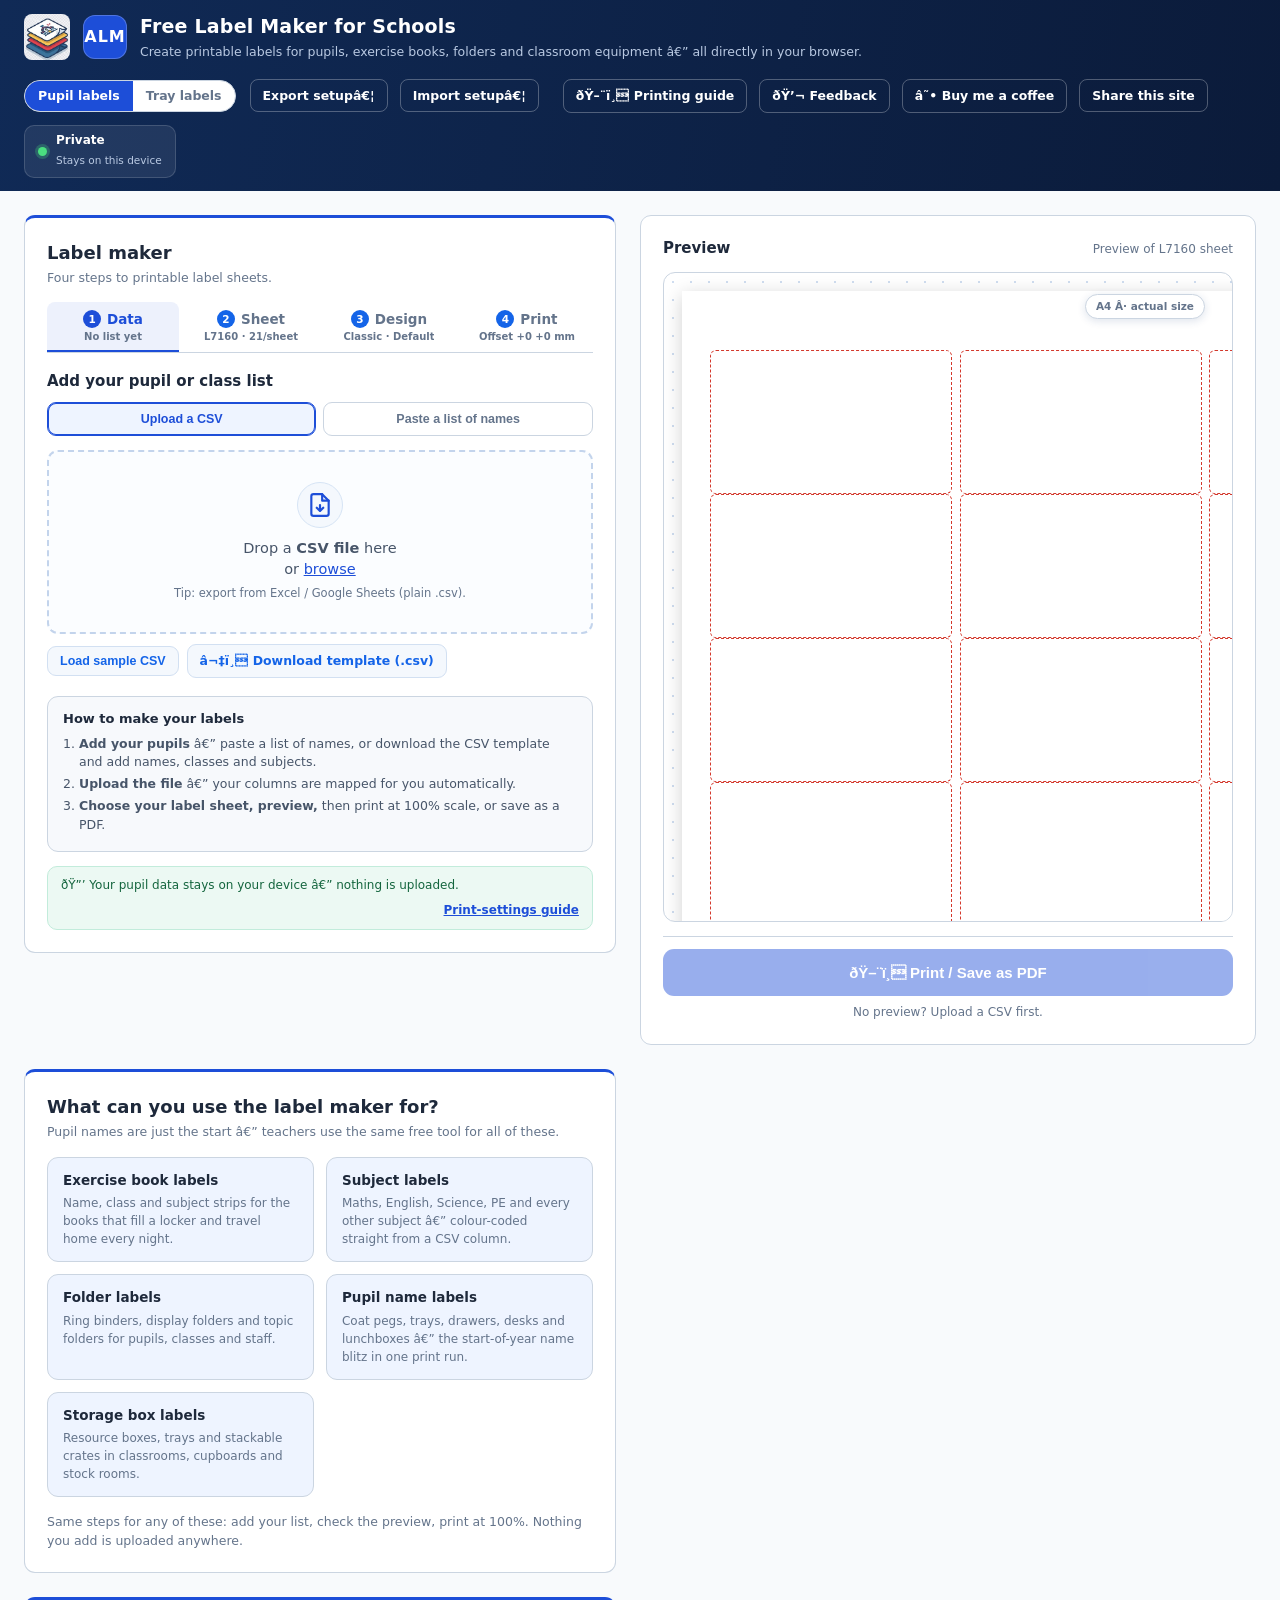
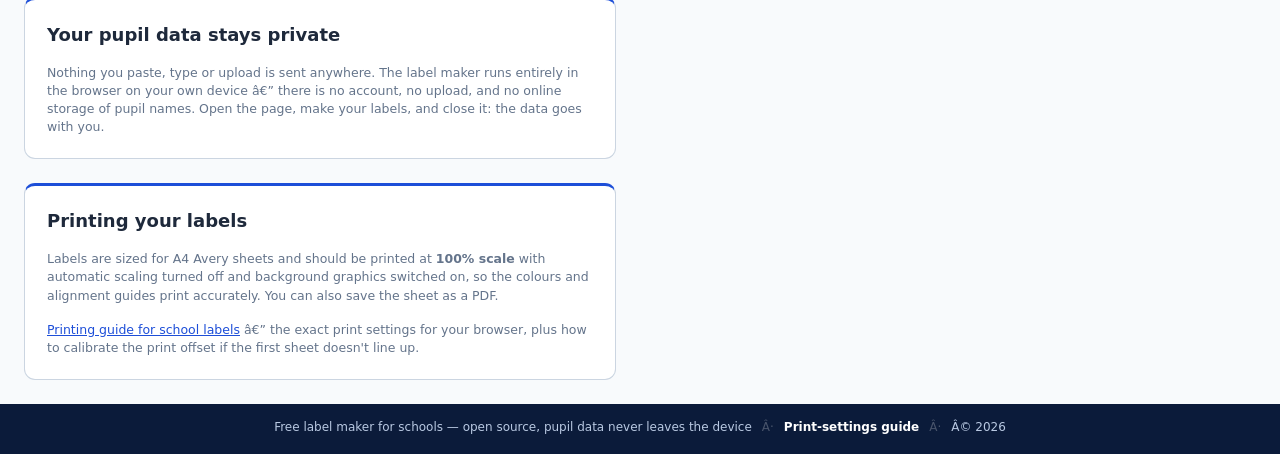
==== commit e67ff891: "Auto-fit word banks and WALT text, 9mm circle floor and logo sizing on WALT & WILF labels" ====
--- a/index.html
+++ b/index.html
@@ -4,7 +4,7 @@
 <meta charset="UTF-8">
 <meta name="viewport" content="width=device-width, initial-scale=1.0">
 <title>Free Label Maker for Schools | Print Pupil &amp; Book Labels</title>
-<meta name="description" content="Free label maker for schools and teachers. Create and print pupil name labels, exercise book labels and classroom labels in your browser — no login required.">
+<meta name="description" content="Free label maker for schools and teachers. Create and print pupil name labels, exercise book labels and classroom labels in your browser â€” no login required.">
 <link rel="canonical" href="https://labels.welwyntech.co.uk/">
 <meta name="robots" content="index, follow">
 <meta name="theme-color" content="#0b1b3a">
@@ -12,7 +12,7 @@
 <meta property="og:type" content="website">
 <meta property="og:site_name" content="Label Maker for Schools">
 <meta property="og:title" content="Free Label Maker for Schools | Print Pupil &amp; Book Labels">
-<meta property="og:description" content="Free label maker for schools and teachers. Create and print pupil name labels, exercise book labels and classroom labels in your browser — no login required.">
+<meta property="og:description" content="Free label maker for schools and teachers. Create and print pupil name labels, exercise book labels and classroom labels in your browser â€” no login required.">
 <meta property="og:url" content="https://labels.welwyntech.co.uk/">
 <meta property="og:image" content="https://labels.welwyntech.co.uk/assets/og-image.png?v=2">
 <meta property="og:image:width" content="1200">
@@ -21,7 +21,7 @@
 
 <meta name="twitter:card" content="summary_large_image">
 <meta name="twitter:title" content="Free Label Maker for Schools | Print Pupil &amp; Book Labels">
-<meta name="twitter:description" content="Free label maker for schools and teachers. Create and print pupil name labels, exercise book labels and classroom labels in your browser — no login required.">
+<meta name="twitter:description" content="Free label maker for schools and teachers. Create and print pupil name labels, exercise book labels and classroom labels in your browser â€” no login required.">
 <meta name="twitter:image" content="https://labels.welwyntech.co.uk/assets/og-image.png?v=2">
 
 <script type="application/ld+json">
@@ -30,7 +30,7 @@
   "@type": "WebApplication",
   "name": "Label Maker for Schools",
   "url": "https://labels.welwyntech.co.uk/",
-  "description": "Free label maker for schools and teachers. Create and print pupil name labels, exercise book labels and classroom labels in your browser — no login required.",
+  "description": "Free label maker for schools and teachers. Create and print pupil name labels, exercise book labels and classroom labels in your browser â€” no login required.",
   "applicationCategory": "EducationalApplication",
   "operatingSystem": "Any web browser",
   "browserRequirements": "Requires JavaScript",
@@ -50,8 +50,8 @@
 }
 </script>
 
-<link rel="stylesheet" href="styles.css?v=24">
-<link rel="icon" href="data:image/svg+xml,<svg xmlns='http://www.w3.org/2000/svg' viewBox='0 0 100 100'><text y='.9em' font-size='90'>🏷️</text></svg>">
+<link rel="stylesheet" href="styles.css?v=25">
+<link rel="icon" href="data:image/svg+xml,<svg xmlns='http://www.w3.org/2000/svg' viewBox='0 0 100 100'><text y='.9em' font-size='90'>ðŸ·ï¸</text></svg>">
   <!-- Google tag (gtag.js) -->
 <script async src="https://www.googletagmanager.com/gtag/js?id=G-NDG7QPBNRJ"></script>
 <script>
@@ -73,7 +73,7 @@
       <span class="brand-mark" id="brandMark" style="display:flex;">ALM</span>
       <div class="brand-text">
         <h1 id="headerSchool" class="brand-title">Free Label Maker for Schools</h1>
-        <p class="brand-sub">Create printable labels for pupils, exercise books, folders and classroom equipment — all directly in your browser.</p>
+        <p class="brand-sub">Create printable labels for pupils, exercise books, folders and classroom equipment â€” all directly in your browser.</p>
       </div>
     </div>
     <nav class="header-actions" aria-label="Header actions">
@@ -81,13 +81,13 @@
         <button type="button" class="mode-btn is-active" id="modeLabels" role="radio" aria-checked="true">Pupil labels</button>
         <button type="button" class="mode-btn" id="modeTray" role="radio" aria-checked="false">Tray labels</button>
       </div>
-      <button type="button" class="header-link" id="exportSetup" title="Download your layout, fonts and content as a file">Export setup…</button>
-      <button type="button" class="header-link" id="importSetup" title="Load a saved setup file">Import setup…</button>
+      <button type="button" class="header-link" id="exportSetup" title="Download your layout, fonts and content as a file">Export setupâ€¦</button>
+      <button type="button" class="header-link" id="importSetup" title="Load a saved setup file">Import setupâ€¦</button>
       <input type="file" id="importSetupFile" accept="application/json,.json" hidden>
       <span class="header-hint" id="setupHint"></span>
-      <a class="header-link" href="print-guide.html" target="_blank" rel="noopener">🖨️ Printing guide</a>
-      <a class="header-link" href="feedback.html">💬 Feedback</a>
-      <a class="header-link" href="https://ko-fi.com/Q2K727N8IU" target="_blank" rel="noopener">☕ Buy me a coffee</a>
+      <a class="header-link" href="print-guide.html" target="_blank" rel="noopener">ðŸ–¨ï¸ Printing guide</a>
+      <a class="header-link" href="feedback.html">ðŸ’¬ Feedback</a>
+      <a class="header-link" href="https://ko-fi.com/Q2K727N8IU" target="_blank" rel="noopener">â˜• Buy me a coffee</a>
       <button type="button" class="header-link" id="shareSiteBtn" data-label="Share this site">Share this site</button>
       <div class="gdpr-badge" id="gdprBadge">
         <span class="gdpr-dot"></span>
@@ -116,11 +116,11 @@
       </button>
       <button class="step-tab" id="stepTab2" type="button" role="tab" aria-selected="false" aria-controls="stepPanel2" data-panel="stepPanel2">
         <span class="tab-label"><span class="tab-num">2</span>Sheet</span>
-        <span class="tab-chip" id="chipSheet">L7160 · 21/sheet</span>
+        <span class="tab-chip" id="chipSheet">L7160 Â· 21/sheet</span>
       </button>
       <button class="step-tab" id="stepTab3" type="button" role="tab" aria-selected="false" aria-controls="stepPanel3" data-panel="stepPanel3">
         <span class="tab-label"><span class="tab-num">3</span>Design</span>
-        <span class="tab-chip" id="chipDesign">Classic · Default</span>
+        <span class="tab-chip" id="chipDesign">Classic Â· Default</span>
       </button>
       <button class="step-tab" id="stepTab4" type="button" role="tab" aria-selected="false" aria-controls="stepPanel4" data-panel="stepPanel4">
         <span class="tab-label"><span class="tab-num">4</span>Print</span>
@@ -130,7 +130,7 @@
 
     <div class="step-panel" id="stepPanel1" role="tabpanel" aria-labelledby="stepTab1">
 
-    <!-- Data tab · Add pupils -->
+    <!-- Data tab Â· Add pupils -->
     <section class="step" aria-label="Add pupils">
       <div class="step-head">
         <h3 class="step-title">Add your pupil or class list</h3>
@@ -154,7 +154,7 @@
 
         <div class="sample-row">
           <button class="btn-soft btn-sm" id="loadSampleBtn" type="button">Load sample CSV</button>
-          <a class="btn-soft btn-sm download-link" href="sample-pupils.csv" download="sample-pupils.csv">⬇️ Download template (.csv)</a>
+          <a class="btn-soft btn-sm download-link" href="sample-pupils.csv" download="sample-pupils.csv">â¬‡ï¸ Download template (.csv)</a>
         </div>
       </div>
 
@@ -162,7 +162,7 @@
         <textarea id="pasteList" class="paste-box" rows="7" spellcheck="false"
                   aria-label="Names to print, one per line"
                   placeholder="John Smith&#10;Sarah Jones&#10;David Brown&#10;Emily Wilson"></textarea>
-        <p class="upload-hint">One name per line — no CSV needed. Pasting from Excel or Google Sheets. Tab-separated cells become separate columns.</p>
+        <p class="upload-hint">One name per line â€” no CSV needed. Pasting from Excel or Google Sheets. Tab-separated cells become separate columns.</p>
         <div class="paste-actions">
           <button class="btn-soft btn-sm" id="pasteGo" type="button">Make labels</button>
           <span class="paste-hint" id="pasteHint" hidden></span>
@@ -177,14 +177,14 @@
       <p class="skipped-note" id="skippedNote" hidden></p>
     </section>
 
-    <!-- Data tab · Map columns -->
+    <!-- Data tab Â· Map columns -->
     <section class="step" id="mappingSection" hidden>
       <div class="step-head">
         <h3 class="step-title">Map your columns</h3>
       </div>
       <details class="adv-details" id="mapDetails">
-        <summary><span class="map-status" id="mapStatus">Columns mapped automatically</span><span class="map-cue" id="mapCue">Adjust…</span></summary>
-        <p class="hint-text">Fields are numbered top to bottom. Each dropdown lists your uploaded CSV columns (labelled A, B, C… as in a spreadsheet). Any field can be hidden.</p>
+        <summary><span class="map-status" id="mapStatus">Columns mapped automatically</span><span class="map-cue" id="mapCue">Adjustâ€¦</span></summary>
+        <p class="hint-text">Fields are numbered top to bottom. Each dropdown lists your uploaded CSV columns (labelled A, B, Câ€¦ as in a spreadsheet). Any field can be hidden.</p>
 
         <div class="field-map" id="mappingRowFirst"></div>
         <div class="field-map" id="mappingRowLast"></div>
@@ -198,8 +198,8 @@
         <label for="sortSelect">Label order</label>
         <select id="sortSelect">
           <option value="none" selected>As imported</option>
-          <option value="first">A–Z by first name</option>
-          <option value="surname">A–Z by surname</option>
+          <option value="first">Aâ€“Z by first name</option>
+          <option value="surname">Aâ€“Z by surname</option>
         </select>
         <span class="hint-inline">Choose how pupils are ordered on the labels.</span>
       </div>
@@ -217,7 +217,7 @@
 
     <div class="step-panel" id="stepPanel2" role="tabpanel" aria-labelledby="stepTab2" hidden>
 
-    <!-- Sheet tab · Choose sheet -->
+    <!-- Sheet tab Â· Choose sheet -->
     <section class="step" aria-label="Choose label sheet">
       <div class="step-head">
         <h3 class="step-title">Choose your label sheet</h3>
@@ -235,8 +235,8 @@
           <h3 class="step-title">Graphic label designs</h3>
           <span class="gfx-chev" aria-hidden="true"></span>
         </summary>
-        <p class="hint-text">Pick a design to preview it on your chosen sheet above — your normal templates stay exactly as they were.
-          <button type="button" class="btn-ghost btn-sm" id="gfxExit" hidden>⬅ Back to plain labels</button>
+        <p class="hint-text">Pick a design to preview it on your chosen sheet above â€” your normal templates stay exactly as they were.
+          <button type="button" class="btn-ghost btn-sm" id="gfxExit" hidden>â¬… Back to plain labels</button>
         </p>
         <div id="gfxGrid" class="gfx-grid" role="radiogroup" aria-label="Graphic label designs">
         <button type="button" class="gfx-card" data-slug="colourful-classroom" role="radio" aria-checked="false">
@@ -282,7 +282,7 @@
       </details>
     </section>
 
-    <!-- Design tab · Label style -->
+    <!-- Design tab Â· Label style -->
     <section class="step" aria-label="Label style">
       <div class="step-head">
         <h3 class="step-title">Customise your labels</h3>
@@ -303,7 +303,7 @@
             <span class="p-bar">School name</span>
             <span class="p-name">Emma Smith</span>
             <span class="p-subj">Maths</span>
-            <span class="p-meta">7A · Year 7</span>
+            <span class="p-meta">7A Â· Year 7</span>
           </span>
           <span class="layout-name">Classic</span>
           <span class="layout-desc">School strip, name &amp; subject</span>
@@ -329,7 +329,7 @@
           <span class="l-prev l-prev-stack">
             <span class="ps-logo"></span>
             <span class="ps-school">School name</span>
-            <span class="ps-meta">Year 7 · 7A</span>
+            <span class="ps-meta">Year 7 Â· 7A</span>
             <span class="p-subj">Maths</span>
             <span class="p-name">Emma Smith</span>
           </span>
@@ -392,29 +392,29 @@
         </span>
         <span class="style-pick"><label for="sizeName">Name</label>
           <select id="sizeName">
-            <option value="0.7">×small</option>
+            <option value="0.7">Ã—small</option>
             <option value="0.85">small</option>
             <option value="1" selected>normal</option>
             <option value="1.15">large</option>
-            <option value="1.3">×large</option>
+            <option value="1.3">Ã—large</option>
           </select>
         </span>
         <span class="style-pick"><label for="sizeSubj">Subject</label>
           <select id="sizeSubj">
-            <option value="0.7">×small</option>
+            <option value="0.7">Ã—small</option>
             <option value="0.85">small</option>
             <option value="1" selected>normal</option>
             <option value="1.15">large</option>
-            <option value="1.3">×large</option>
+            <option value="1.3">Ã—large</option>
           </select>
         </span>
         <span class="style-pick"><label for="sizeMeta">Class / year</label>
           <select id="sizeMeta">
-            <option value="0.7">×small</option>
+            <option value="0.7">Ã—small</option>
             <option value="0.85">small</option>
             <option value="1" selected>normal</option>
             <option value="1.15">large</option>
-            <option value="1.3">×large</option>
+            <option value="1.3">Ã—large</option>
           </select>
         </span>
       </div>
@@ -433,7 +433,7 @@
       <div id="markingEditor" class="marking-editor" hidden>
         <details class="adv-details" open>
           <summary>Story-club banner content</summary>
-          <p class="hint-text">This style prints the same banner on every label — sizes to the wide 99×34&#8201;mm L7162 sheet. Edits apply instantly; no CSV needed.</p>
+          <p class="hint-text">This style prints the same banner on every label â€” sizes to the wide 99Ã—34&#8201;mm L7162 sheet. Edits apply instantly; no CSV needed.</p>
           <div class="marking-fields">
             <label for="mkTitle">Lesson / club title
               <input type="text" id="mkTitle">
@@ -446,11 +446,11 @@
             </label>
             <div class="marking-imgs">
               <span class="mk-upload">
-                <button type="button" class="btn-ghost btn-sm" id="mkClubBtn">Club badge…</button>
+                <button type="button" class="btn-ghost btn-sm" id="mkClubBtn">Club badgeâ€¦</button>
                 <button type="button" class="btn-ghost btn-sm" id="mkClubClear" hidden>Remove</button>
               </span>
               <span class="mk-upload">
-                <button type="button" class="btn-ghost btn-sm" id="mkStoryBtn">Story image…</button>
+                <button type="button" class="btn-ghost btn-sm" id="mkStoryBtn">Story imageâ€¦</button>
                 <button type="button" class="btn-ghost btn-sm" id="mkStoryClear" hidden>Remove</button>
               </span>
             </div>
@@ -470,13 +470,13 @@
       <div id="simpleEditor" class="marking-editor" hidden>
         <details class="adv-details" open>
           <summary>WALT &amp; WILF content</summary>
-          <p class="hint-text">This style prints the same WALT &amp; WILF label on every sticker — sized to the wide 99×34&#8201;mm L7162 sheet. Edits apply instantly; no CSV needed. Children colour the circle in as a traffic-light check.</p>
+          <p class="hint-text">This style prints the same WALT &amp; WILF label on every sticker â€” sized to the wide 99Ã—34&#8201;mm L7162 sheet. Edits apply instantly; no CSV needed. Children colour the circle in as a traffic-light check.</p>
           <div class="marking-fields">
             <label for="smWalt">WALT (what we are learning today)
               <textarea id="smWalt" rows="2"></textarea>
             </label>
             <div class="marking-wilfs">
-              <label class="hint-inline" for="smWilf1">WILF criteria — tick boxes (leave blank to skip):</label>
+              <label class="hint-inline" for="smWilf1">WILF criteria â€” tick boxes (leave blank to skip):</label>
               <input type="text" id="smWilf1" placeholder="I can...">
               <input type="text" id="smWilf2" placeholder="I can...">
               <input type="text" id="smWilf3" placeholder="I can...">
@@ -522,18 +522,18 @@
       <p class="hint-text">Turn the guides off for the final run. Print at <strong>100% / Actual size</strong>, margins <strong>None</strong>, background graphics <strong>On</strong>.</p>
 
       <div class="cal-box" id="calBox">
-        <p class="cal-title">🤏 Labels not lining up? (print offset)</p>
+        <p class="cal-title">ðŸ¤ Labels not lining up? (print offset)</p>
         <p class="hint-text">Some printers silently add a top/side margin. Print the test sheet once, measure the gap around the dashed boxes, then enter the millimetres here (negative = moves up/left). Saved on this device only.</p>
         <div class="cal-row">
-          <label>Left↔<span id="calXVal">0</span>mm</label>
+          <label>Leftâ†”<span id="calXVal">0</span>mm</label>
           <input type="number" id="calX" step="0.5" min="-25" max="25">
         </div>
         <div class="cal-row">
-          <label>Top↕<span id="calYVal">0</span>mm</label>
+          <label>Topâ†•<span id="calYVal">0</span>mm</label>
           <input type="number" id="calY" step="0.5" min="-25" max="25">
         </div>
         <div class="cal-btns">
-          <button type="button" class="btn-ghost btn-sm" id="calTest">🖨️ Print test sheet</button>
+          <button type="button" class="btn-ghost btn-sm" id="calTest">ðŸ–¨ï¸ Print test sheet</button>
           <button type="button" class="btn-ghost btn-sm" id="calApply">Apply &amp; preview</button>
           <button type="button" class="btn-ghost btn-sm" id="calReset">Reset</button>
         </div>
@@ -546,14 +546,14 @@
     <div class="about-block">
       <h3>How to make your labels</h3>
       <ol class="how-list">
-        <li><strong>Add your pupils</strong> — paste a list of names, or download the CSV template and add names, classes and subjects.</li>
-        <li><strong>Upload the file</strong> — your columns are mapped for you automatically.</li>
+        <li><strong>Add your pupils</strong> â€” paste a list of names, or download the CSV template and add names, classes and subjects.</li>
+        <li><strong>Upload the file</strong> â€” your columns are mapped for you automatically.</li>
         <li><strong>Choose your label sheet, preview,</strong> then print at 100% scale, or save as a PDF.</li>
       </ol>
     </div>
 
     <div class="privacy-strip">
-      <span>🔒 Your pupil data stays on your device — nothing is uploaded.</span>
+      <span>ðŸ”’ Your pupil data stays on your device â€” nothing is uploaded.</span>
       <a href="print-guide.html" target="_blank" rel="noopener">Print-settings guide</a>
     </div>
   </section>
@@ -562,14 +562,14 @@
   <section class="panel preview-panel" aria-labelledby="previewTitle">
     <div class="preview-head">
       <h2 id="previewTitle" class="panel-title">Preview</h2>
-      <span class="preview-meta" id="previewMeta">Waiting for a CSV…</span>
+      <span class="preview-meta" id="previewMeta">Waiting for a CSVâ€¦</span>
     </div>
     <div class="preview-stage">
-      <span class="a4-badge">A4 · actual size</span>
+      <span class="a4-badge">A4 Â· actual size</span>
       <div id="sheetContainer" class="sheet-scroll"></div>
     </div>
     <div class="preview-foot">
-      <button class="btn-primary" id="printBtn">🖨️ Print / Save as PDF</button>
+      <button class="btn-primary" id="printBtn">ðŸ–¨ï¸ Print / Save as PDF</button>
       <p class="print-note" id="printNote">No preview? Upload a CSV first.</p>
     </div>
   </section>
@@ -578,7 +578,7 @@
   <section class="panel use-cases" aria-labelledby="useCasesTitle">
     <div class="use-head">
       <h2 id="useCasesTitle" class="card-title">What can you use the label maker for?</h2>
-      <p class="card-sub">Pupil names are just the start — teachers use the same free tool for all of these.</p>
+      <p class="card-sub">Pupil names are just the start â€” teachers use the same free tool for all of these.</p>
     </div>
     <ul class="use-grid">
       <li class="use-item">
@@ -587,7 +587,7 @@
       </li>
       <li class="use-item">
         <h3 class="use-name">Subject labels</h3>
-        <p class="use-desc">Maths, English, Science, PE and every other subject — colour-coded straight from a CSV column.</p>
+        <p class="use-desc">Maths, English, Science, PE and every other subject â€” colour-coded straight from a CSV column.</p>
       </li>
       <li class="use-item">
         <h3 class="use-name">Folder labels</h3>
@@ -595,7 +595,7 @@
       </li>
       <li class="use-item">
         <h3 class="use-name">Pupil name labels</h3>
-        <p class="use-desc">Coat pegs, trays, drawers, desks and lunchboxes — the start-of-year name blitz in one print run.</p>
+        <p class="use-desc">Coat pegs, trays, drawers, desks and lunchboxes â€” the start-of-year name blitz in one print run.</p>
       </li>
       <li class="use-item">
         <h3 class="use-name">Storage box labels</h3>
@@ -610,7 +610,7 @@
     <div class="use-head">
       <h2 id="privacyTitle" class="card-title">Your pupil data stays private</h2>
     </div>
-    <p class="use-foot">Nothing you paste, type or upload is sent anywhere. The label maker runs entirely in the browser on your own device — there is no account, no upload, and no online storage of pupil names. Open the page, make your labels, and close it: the data goes with you.</p>
+    <p class="use-foot">Nothing you paste, type or upload is sent anywhere. The label maker runs entirely in the browser on your own device â€” there is no account, no upload, and no online storage of pupil names. Open the page, make your labels, and close it: the data goes with you.</p>
   </section>
 
   <!-- ================= PRINTING ================= -->
@@ -619,7 +619,7 @@
       <h2 id="printingTitle" class="card-title">Printing your labels</h2>
     </div>
     <p class="use-foot">Labels are sized for A4 Avery sheets and should be printed at <strong>100% scale</strong> with automatic scaling turned off and background graphics switched on, so the colours and alignment guides print accurately. You can also save the sheet as a PDF.</p>
-    <p class="use-foot"><a href="print-guide.html" target="_blank" rel="noopener">Printing guide for school labels</a> — the exact print settings for your browser, plus how to calibrate the print offset if the first sheet doesn't line up.</p>
+    <p class="use-foot"><a href="print-guide.html" target="_blank" rel="noopener">Printing guide for school labels</a> â€” the exact print settings for your browser, plus how to calibrate the print offset if the first sheet doesn't line up.</p>
   </section>
 
 </main>
@@ -631,19 +631,19 @@
   <div class="panel controls-panel tray-controls">
     <div class="card-head">
       <h2 class="card-title">Tray labels</h2>
-      <p class="card-sub">Design labels for trays, drawers and boxes — then print on plain A4 paper.</p>
+      <p class="card-sub">Design labels for trays, drawers and boxes â€” then print on plain A4 paper.</p>
     </div>
 
     <section class="step" aria-label="Tray label template and size">
-      <h3 class="step-title">1 · Template &amp; size</h3>
+      <h3 class="step-title">1 Â· Template &amp; size</h3>
       <div class="tray-tpl-grid" role="radiogroup" aria-label="Tray label template" id="trayTplGrid"></div>
       <div class="style-row">
         <span class="style-row-label">Sheet setup</span>
         <span class="style-pick"><label for="traySize">Label size</label>
           <select id="traySize">
-            <option value="small">Small · 60 × 30 mm</option>
-            <option value="medium" selected>Medium · 90 × 40 mm</option>
-            <option value="large">Large · 100 × 50 mm</option>
+            <option value="small">Small Â· 60 Ã— 30 mm</option>
+            <option value="medium" selected>Medium Â· 90 Ã— 40 mm</option>
+            <option value="large">Large Â· 100 Ã— 50 mm</option>
           </select>
         </span>
         <span class="style-pick"><label for="trayGap">Gap</label>
@@ -664,18 +664,18 @@
           </select>
         </span>
       </div>
-      <p class="hint-text">Label sizes are a starting point — measure your trays and test one page before printing the full set.</p>
+      <p class="hint-text">Label sizes are a starting point â€” measure your trays and test one page before printing the full set.</p>
     </section>
 
     <section class="step" aria-label="Your tray labels">
-      <h3 class="step-title">2 · Your labels</h3>
+      <h3 class="step-title">2 Â· Your labels</h3>
       <div class="tray-actions">
         <button type="button" class="btn-soft btn-sm" id="trayAddBtn">+ Add label</button>
         <button type="button" class="btn-ghost btn-sm" id="trayStarterBtn">Add common classroom labels</button>
-        <button type="button" class="btn-ghost btn-sm" id="trayClearBtn">Clear all…</button>
+        <button type="button" class="btn-ghost btn-sm" id="trayClearBtn">Clear allâ€¦</button>
       </div>
       <ul class="tray-list" id="trayList"></ul>
-      <p class="hint-text" id="trayEmpty">No labels yet — add one above, or start from the common classroom list.</p>
+      <p class="hint-text" id="trayEmpty">No labels yet â€” add one above, or start from the common classroom list.</p>
 
       <div class="tray-editor" id="trayEditor" hidden>
         <h4 class="tray-editor-title">Edit label <span id="trayEditNum"></span></h4>
@@ -696,10 +696,10 @@
           <span class="style-row-label">Text options</span>
           <span class="style-pick"><label for="trayFontScale">Size</label>
             <select id="trayFontScale">
-              <option value="0.75">×small</option>
+              <option value="0.75">Ã—small</option>
               <option value="1" selected>normal</option>
               <option value="1.25">large</option>
-              <option value="1.5">×large</option>
+              <option value="1.5">Ã—large</option>
             </select>
           </span>
           <span class="style-pick"><span class="style-row-label" id="trayAlignLabel">Align</span>
@@ -725,13 +725,13 @@
         <div class="tray-row-actions">
           <button type="button" class="btn-ghost btn-sm" id="trayDupBtn">Duplicate</button>
           <button type="button" class="btn-ghost btn-sm" id="trayDeleteBtn">Delete</button>
-          <span class="hint-inline">Use ↑ ↓ in the list to reorder</span>
+          <span class="hint-inline">Use â†‘ â†“ in the list to reorder</span>
         </div>
       </div>
     </section>
 
     <div class="privacy-strip">
-      <span>🔒 Tray text stays on your device — nothing is uploaded.</span>
+      <span>ðŸ”’ Tray text stays on your device â€” nothing is uploaded.</span>
       <a href="print-guide.html" target="_blank" rel="noopener">Print-settings guide</a>
     </div>
   </div>
@@ -743,22 +743,22 @@
       <span class="preview-meta" id="trayMeta">No labels yet.</span>
     </div>
     <div class="preview-stage">
-      <span class="a4-badge">A4 · actual size</span>
+      <span class="a4-badge">A4 Â· actual size</span>
       <div id="traySheetContainer" class="sheet-scroll"></div>
     </div>
     <div class="preview-foot">
-      <button class="btn-primary" id="trayPrintBtn" disabled>🖨️ Print / Save as PDF</button>
+      <button class="btn-primary" id="trayPrintBtn" disabled>ðŸ–¨ï¸ Print / Save as PDF</button>
       <p class="print-note" id="trayPrintNote">Add a label to start. Print at 100% / Actual size, margins None, background graphics On.</p>
     </div>
   </div>
 </section>
 
 <footer class="app-footer">
-  <span id="footerText">Free label maker for schools — open source, pupil data never leaves the device</span>
-  <span class="footer-sep">·</span>
+  <span id="footerText">Free label maker for schools â€” open source, pupil data never leaves the device</span>
+  <span class="footer-sep">Â·</span>
   <a class="footer-link" href="print-guide.html" target="_blank" rel="noopener">Print-settings guide</a>
-  <span class="footer-sep">·</span>
-  <span>© <span id="footerYear"></span></span>
+  <span class="footer-sep">Â·</span>
+  <span>Â© <span id="footerYear"></span></span>
 </footer>
 
 <!-- ================= PRINT SHEETS (hidden on screen) ================= -->
@@ -766,7 +766,7 @@
 
 <script src="lib/papaparse.min.js?v=5"></script>
 <script src="config.js?v=7"></script>
-<script src="app.js?v=28"></script>
+<script src="app.js?v=29"></script>
 <script>
   document.addEventListener("DOMContentLoaded", () => {
     const sel = document.getElementById("layoutSelect");
--- a/styles.css
+++ b/styles.css
@@ -783,7 +783,7 @@
   width: calc(var(--lw, 99mm) * 0.24); flex: none; min-width: 14mm;
   border: 0.3mm solid #111; border-radius: 0.8mm;
   font-size: var(--mk-vocab-fs, 2.2mm); font-weight: 700; line-height: 1.35;
-  padding: 1mm 1.2mm; overflow: hidden;
+  padding: 1mm 1.2mm; overflow: hidden; overflow-wrap: break-word;
   display: flex; flex-direction: column; justify-content: center;
 }
 .mk-wilf {
@@ -821,11 +821,11 @@
   font-weight: 800; font-size: var(--sm-walt-fs, 2.3mm); letter-spacing: .04em;
   flex: none; border-right: 0.25mm solid #111; padding-right: 1.2mm;
 }
-.sm-logo { height: 7mm; max-width: 22mm; object-fit: contain; flex: none; }
+.sm-logo { height: min(10mm, calc(5.5mm * var(--logo-mult, 1))); max-width: 22mm; object-fit: contain; flex: none; }
 .sm-walt-t {
   font-weight: 700; font-size: var(--sm-walt-fs, 2.3mm); line-height: 1.15;
   overflow: hidden; min-width: 0;
-  display: -webkit-box; -webkit-line-clamp: 2; -webkit-box-orient: vertical;
+  display: -webkit-box; -webkit-line-clamp: 3; -webkit-box-orient: vertical;
 }
 .sm-low { display: flex; flex: 1; gap: 1.4mm; min-height: 0; min-width: 0; align-items: stretch; }
 .sm-wilf {
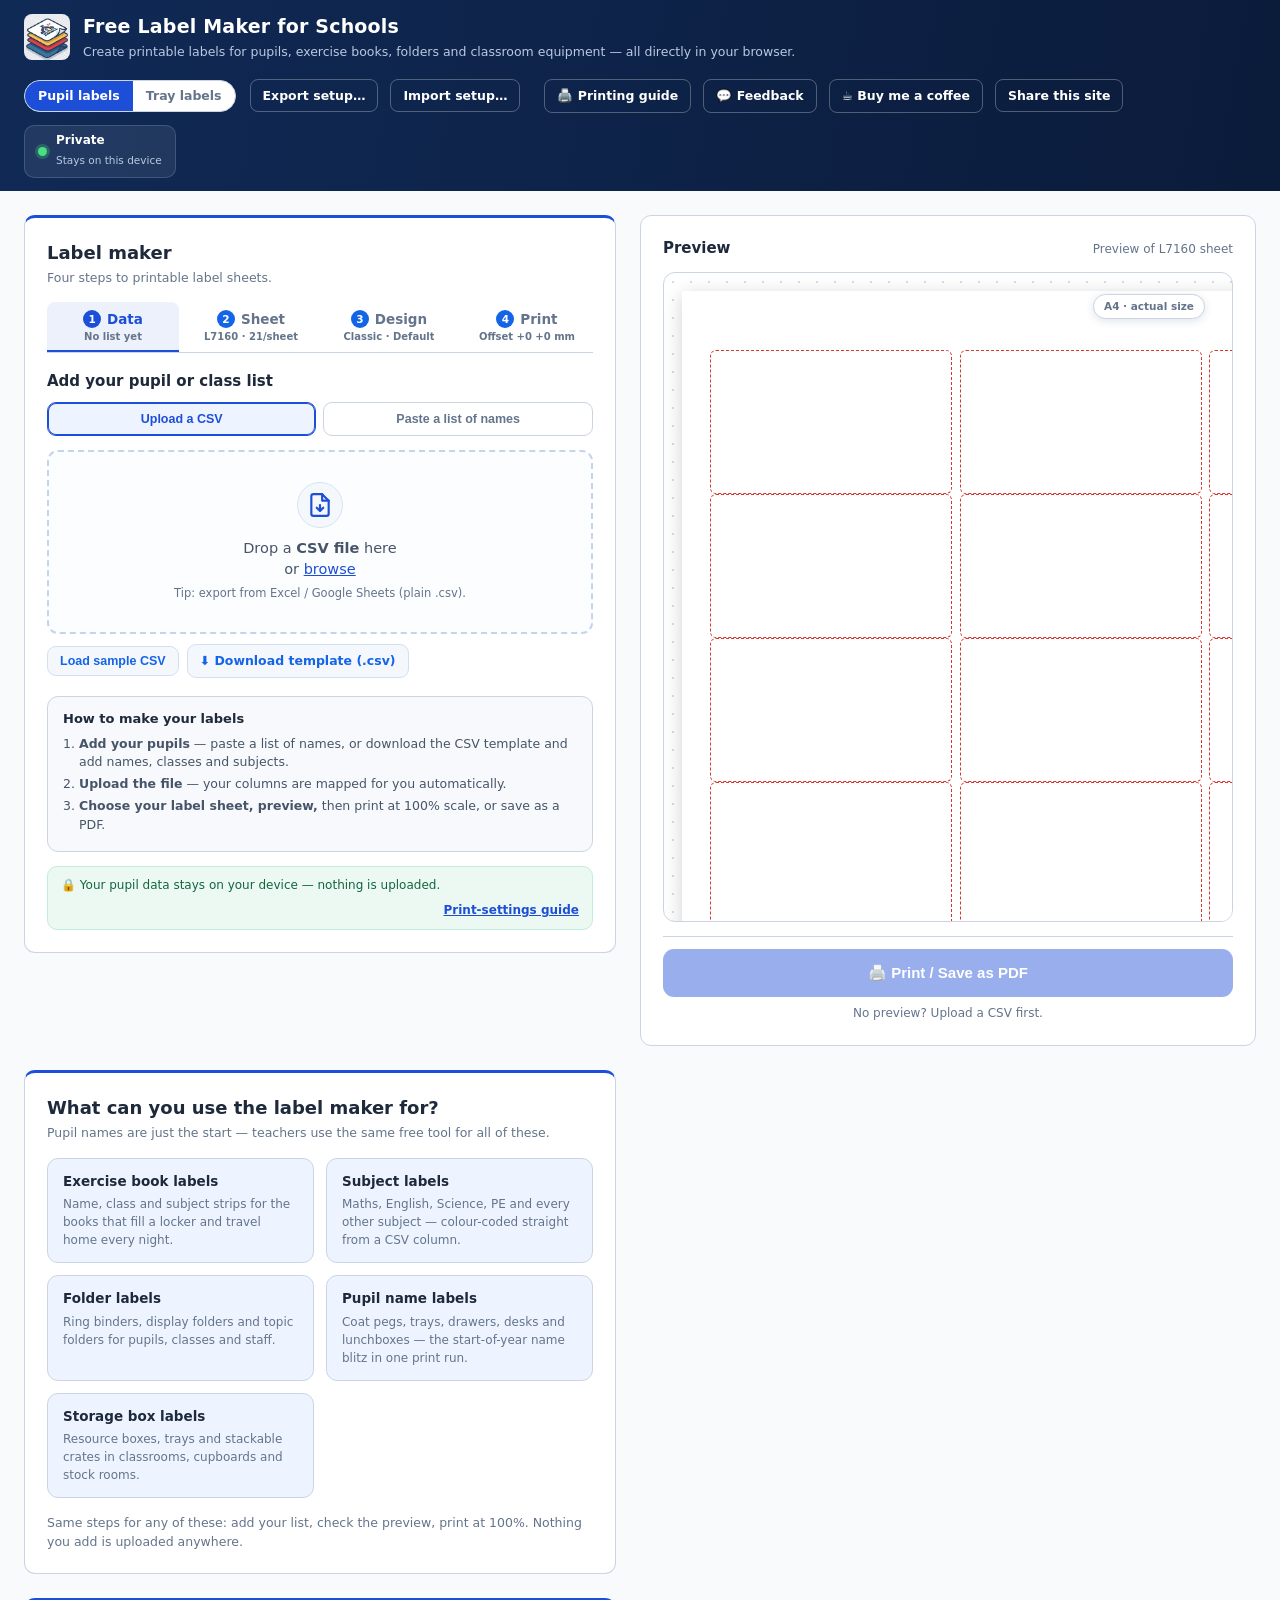
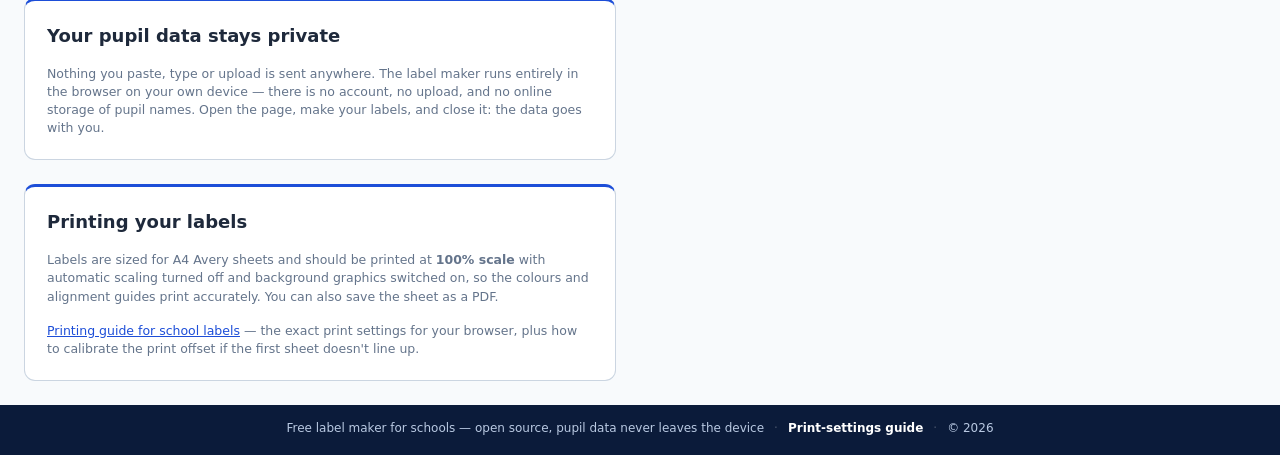
==== commit 3bf38f4f: "Repair mangled emoji and typography encoding in the main page" ====
--- a/index.html
+++ b/index.html
@@ -4,7 +4,7 @@
 <meta charset="UTF-8">
 <meta name="viewport" content="width=device-width, initial-scale=1.0">
 <title>Free Label Maker for Schools | Print Pupil &amp; Book Labels</title>
-<meta name="description" content="Free label maker for schools and teachers. Create and print pupil name labels, exercise book labels and classroom labels in your browser â€” no login required.">
+<meta name="description" content="Free label maker for schools and teachers. Create and print pupil name labels, exercise book labels and classroom labels in your browser — no login required.">
 <link rel="canonical" href="https://labels.welwyntech.co.uk/">
 <meta name="robots" content="index, follow">
 <meta name="theme-color" content="#0b1b3a">
@@ -12,7 +12,7 @@
 <meta property="og:type" content="website">
 <meta property="og:site_name" content="Label Maker for Schools">
 <meta property="og:title" content="Free Label Maker for Schools | Print Pupil &amp; Book Labels">
-<meta property="og:description" content="Free label maker for schools and teachers. Create and print pupil name labels, exercise book labels and classroom labels in your browser â€” no login required.">
+<meta property="og:description" content="Free label maker for schools and teachers. Create and print pupil name labels, exercise book labels and classroom labels in your browser — no login required.">
 <meta property="og:url" content="https://labels.welwyntech.co.uk/">
 <meta property="og:image" content="https://labels.welwyntech.co.uk/assets/og-image.png?v=2">
 <meta property="og:image:width" content="1200">
@@ -21,7 +21,7 @@
 
 <meta name="twitter:card" content="summary_large_image">
 <meta name="twitter:title" content="Free Label Maker for Schools | Print Pupil &amp; Book Labels">
-<meta name="twitter:description" content="Free label maker for schools and teachers. Create and print pupil name labels, exercise book labels and classroom labels in your browser â€” no login required.">
+<meta name="twitter:description" content="Free label maker for schools and teachers. Create and print pupil name labels, exercise book labels and classroom labels in your browser — no login required.">
 <meta name="twitter:image" content="https://labels.welwyntech.co.uk/assets/og-image.png?v=2">
 
 <script type="application/ld+json">
@@ -30,7 +30,7 @@
   "@type": "WebApplication",
   "name": "Label Maker for Schools",
   "url": "https://labels.welwyntech.co.uk/",
-  "description": "Free label maker for schools and teachers. Create and print pupil name labels, exercise book labels and classroom labels in your browser â€” no login required.",
+  "description": "Free label maker for schools and teachers. Create and print pupil name labels, exercise book labels and classroom labels in your browser — no login required.",
   "applicationCategory": "EducationalApplication",
   "operatingSystem": "Any web browser",
   "browserRequirements": "Requires JavaScript",
@@ -51,7 +51,7 @@
 </script>
 
 <link rel="stylesheet" href="styles.css?v=25">
-<link rel="icon" href="data:image/svg+xml,<svg xmlns='http://www.w3.org/2000/svg' viewBox='0 0 100 100'><text y='.9em' font-size='90'>ðŸ·ï¸</text></svg>">
+<link rel="icon" href="data:image/svg+xml,<svg xmlns='http://www.w3.org/2000/svg' viewBox='0 0 100 100'><text y='.9em' font-size='90'>🏷️</text></svg>">
   <!-- Google tag (gtag.js) -->
 <script async src="https://www.googletagmanager.com/gtag/js?id=G-NDG7QPBNRJ"></script>
 <script>
@@ -73,7 +73,7 @@
       <span class="brand-mark" id="brandMark" style="display:flex;">ALM</span>
       <div class="brand-text">
         <h1 id="headerSchool" class="brand-title">Free Label Maker for Schools</h1>
-        <p class="brand-sub">Create printable labels for pupils, exercise books, folders and classroom equipment â€” all directly in your browser.</p>
+        <p class="brand-sub">Create printable labels for pupils, exercise books, folders and classroom equipment — all directly in your browser.</p>
       </div>
     </div>
     <nav class="header-actions" aria-label="Header actions">
@@ -81,13 +81,13 @@
         <button type="button" class="mode-btn is-active" id="modeLabels" role="radio" aria-checked="true">Pupil labels</button>
         <button type="button" class="mode-btn" id="modeTray" role="radio" aria-checked="false">Tray labels</button>
       </div>
-      <button type="button" class="header-link" id="exportSetup" title="Download your layout, fonts and content as a file">Export setupâ€¦</button>
-      <button type="button" class="header-link" id="importSetup" title="Load a saved setup file">Import setupâ€¦</button>
+      <button type="button" class="header-link" id="exportSetup" title="Download your layout, fonts and content as a file">Export setup…</button>
+      <button type="button" class="header-link" id="importSetup" title="Load a saved setup file">Import setup…</button>
       <input type="file" id="importSetupFile" accept="application/json,.json" hidden>
       <span class="header-hint" id="setupHint"></span>
-      <a class="header-link" href="print-guide.html" target="_blank" rel="noopener">ðŸ–¨ï¸ Printing guide</a>
-      <a class="header-link" href="feedback.html">ðŸ’¬ Feedback</a>
-      <a class="header-link" href="https://ko-fi.com/Q2K727N8IU" target="_blank" rel="noopener">â˜• Buy me a coffee</a>
+      <a class="header-link" href="print-guide.html" target="_blank" rel="noopener">🖨️ Printing guide</a>
+      <a class="header-link" href="feedback.html">💬 Feedback</a>
+      <a class="header-link" href="https://ko-fi.com/Q2K727N8IU" target="_blank" rel="noopener">☕ Buy me a coffee</a>
       <button type="button" class="header-link" id="shareSiteBtn" data-label="Share this site">Share this site</button>
       <div class="gdpr-badge" id="gdprBadge">
         <span class="gdpr-dot"></span>
@@ -116,11 +116,11 @@
       </button>
       <button class="step-tab" id="stepTab2" type="button" role="tab" aria-selected="false" aria-controls="stepPanel2" data-panel="stepPanel2">
         <span class="tab-label"><span class="tab-num">2</span>Sheet</span>
-        <span class="tab-chip" id="chipSheet">L7160 Â· 21/sheet</span>
+        <span class="tab-chip" id="chipSheet">L7160 · 21/sheet</span>
       </button>
       <button class="step-tab" id="stepTab3" type="button" role="tab" aria-selected="false" aria-controls="stepPanel3" data-panel="stepPanel3">
         <span class="tab-label"><span class="tab-num">3</span>Design</span>
-        <span class="tab-chip" id="chipDesign">Classic Â· Default</span>
+        <span class="tab-chip" id="chipDesign">Classic · Default</span>
       </button>
       <button class="step-tab" id="stepTab4" type="button" role="tab" aria-selected="false" aria-controls="stepPanel4" data-panel="stepPanel4">
         <span class="tab-label"><span class="tab-num">4</span>Print</span>
@@ -130,7 +130,7 @@
 
     <div class="step-panel" id="stepPanel1" role="tabpanel" aria-labelledby="stepTab1">
 
-    <!-- Data tab Â· Add pupils -->
+    <!-- Data tab · Add pupils -->
     <section class="step" aria-label="Add pupils">
       <div class="step-head">
         <h3 class="step-title">Add your pupil or class list</h3>
@@ -154,7 +154,7 @@
 
         <div class="sample-row">
           <button class="btn-soft btn-sm" id="loadSampleBtn" type="button">Load sample CSV</button>
-          <a class="btn-soft btn-sm download-link" href="sample-pupils.csv" download="sample-pupils.csv">â¬‡ï¸ Download template (.csv)</a>
+          <a class="btn-soft btn-sm download-link" href="sample-pupils.csv" download="sample-pupils.csv">⬇️ Download template (.csv)</a>
         </div>
       </div>
 
@@ -162,7 +162,7 @@
         <textarea id="pasteList" class="paste-box" rows="7" spellcheck="false"
                   aria-label="Names to print, one per line"
                   placeholder="John Smith&#10;Sarah Jones&#10;David Brown&#10;Emily Wilson"></textarea>
-        <p class="upload-hint">One name per line â€” no CSV needed. Pasting from Excel or Google Sheets. Tab-separated cells become separate columns.</p>
+        <p class="upload-hint">One name per line — no CSV needed. Pasting from Excel or Google Sheets. Tab-separated cells become separate columns.</p>
         <div class="paste-actions">
           <button class="btn-soft btn-sm" id="pasteGo" type="button">Make labels</button>
           <span class="paste-hint" id="pasteHint" hidden></span>
@@ -177,14 +177,14 @@
       <p class="skipped-note" id="skippedNote" hidden></p>
     </section>
 
-    <!-- Data tab Â· Map columns -->
+    <!-- Data tab · Map columns -->
     <section class="step" id="mappingSection" hidden>
       <div class="step-head">
         <h3 class="step-title">Map your columns</h3>
       </div>
       <details class="adv-details" id="mapDetails">
-        <summary><span class="map-status" id="mapStatus">Columns mapped automatically</span><span class="map-cue" id="mapCue">Adjustâ€¦</span></summary>
-        <p class="hint-text">Fields are numbered top to bottom. Each dropdown lists your uploaded CSV columns (labelled A, B, Câ€¦ as in a spreadsheet). Any field can be hidden.</p>
+        <summary><span class="map-status" id="mapStatus">Columns mapped automatically</span><span class="map-cue" id="mapCue">Adjust…</span></summary>
+        <p class="hint-text">Fields are numbered top to bottom. Each dropdown lists your uploaded CSV columns (labelled A, B, C… as in a spreadsheet). Any field can be hidden.</p>
 
         <div class="field-map" id="mappingRowFirst"></div>
         <div class="field-map" id="mappingRowLast"></div>
@@ -198,8 +198,8 @@
         <label for="sortSelect">Label order</label>
         <select id="sortSelect">
           <option value="none" selected>As imported</option>
-          <option value="first">Aâ€“Z by first name</option>
-          <option value="surname">Aâ€“Z by surname</option>
+          <option value="first">A–Z by first name</option>
+          <option value="surname">A–Z by surname</option>
         </select>
         <span class="hint-inline">Choose how pupils are ordered on the labels.</span>
       </div>
@@ -217,7 +217,7 @@
 
     <div class="step-panel" id="stepPanel2" role="tabpanel" aria-labelledby="stepTab2" hidden>
 
-    <!-- Sheet tab Â· Choose sheet -->
+    <!-- Sheet tab · Choose sheet -->
     <section class="step" aria-label="Choose label sheet">
       <div class="step-head">
         <h3 class="step-title">Choose your label sheet</h3>
@@ -235,8 +235,8 @@
           <h3 class="step-title">Graphic label designs</h3>
           <span class="gfx-chev" aria-hidden="true"></span>
         </summary>
-        <p class="hint-text">Pick a design to preview it on your chosen sheet above â€” your normal templates stay exactly as they were.
-          <button type="button" class="btn-ghost btn-sm" id="gfxExit" hidden>â¬… Back to plain labels</button>
+        <p class="hint-text">Pick a design to preview it on your chosen sheet above — your normal templates stay exactly as they were.
+          <button type="button" class="btn-ghost btn-sm" id="gfxExit" hidden>⬅ Back to plain labels</button>
         </p>
         <div id="gfxGrid" class="gfx-grid" role="radiogroup" aria-label="Graphic label designs">
         <button type="button" class="gfx-card" data-slug="colourful-classroom" role="radio" aria-checked="false">
@@ -282,7 +282,7 @@
       </details>
     </section>
 
-    <!-- Design tab Â· Label style -->
+    <!-- Design tab · Label style -->
     <section class="step" aria-label="Label style">
       <div class="step-head">
         <h3 class="step-title">Customise your labels</h3>
@@ -303,7 +303,7 @@
             <span class="p-bar">School name</span>
             <span class="p-name">Emma Smith</span>
             <span class="p-subj">Maths</span>
-            <span class="p-meta">7A Â· Year 7</span>
+            <span class="p-meta">7A · Year 7</span>
           </span>
           <span class="layout-name">Classic</span>
           <span class="layout-desc">School strip, name &amp; subject</span>
@@ -329,7 +329,7 @@
           <span class="l-prev l-prev-stack">
             <span class="ps-logo"></span>
             <span class="ps-school">School name</span>
-            <span class="ps-meta">Year 7 Â· 7A</span>
+            <span class="ps-meta">Year 7 · 7A</span>
             <span class="p-subj">Maths</span>
             <span class="p-name">Emma Smith</span>
           </span>
@@ -392,29 +392,29 @@
         </span>
         <span class="style-pick"><label for="sizeName">Name</label>
           <select id="sizeName">
-            <option value="0.7">Ã—small</option>
+            <option value="0.7">×small</option>
             <option value="0.85">small</option>
             <option value="1" selected>normal</option>
             <option value="1.15">large</option>
-            <option value="1.3">Ã—large</option>
+            <option value="1.3">×large</option>
           </select>
         </span>
         <span class="style-pick"><label for="sizeSubj">Subject</label>
           <select id="sizeSubj">
-            <option value="0.7">Ã—small</option>
+            <option value="0.7">×small</option>
             <option value="0.85">small</option>
             <option value="1" selected>normal</option>
             <option value="1.15">large</option>
-            <option value="1.3">Ã—large</option>
+            <option value="1.3">×large</option>
           </select>
         </span>
         <span class="style-pick"><label for="sizeMeta">Class / year</label>
           <select id="sizeMeta">
-            <option value="0.7">Ã—small</option>
+            <option value="0.7">×small</option>
             <option value="0.85">small</option>
             <option value="1" selected>normal</option>
             <option value="1.15">large</option>
-            <option value="1.3">Ã—large</option>
+            <option value="1.3">×large</option>
           </select>
         </span>
       </div>
@@ -433,7 +433,7 @@
       <div id="markingEditor" class="marking-editor" hidden>
         <details class="adv-details" open>
           <summary>Story-club banner content</summary>
-          <p class="hint-text">This style prints the same banner on every label â€” sizes to the wide 99Ã—34&#8201;mm L7162 sheet. Edits apply instantly; no CSV needed.</p>
+          <p class="hint-text">This style prints the same banner on every label — sizes to the wide 99×34&#8201;mm L7162 sheet. Edits apply instantly; no CSV needed.</p>
           <div class="marking-fields">
             <label for="mkTitle">Lesson / club title
               <input type="text" id="mkTitle">
@@ -446,11 +446,11 @@
             </label>
             <div class="marking-imgs">
               <span class="mk-upload">
-                <button type="button" class="btn-ghost btn-sm" id="mkClubBtn">Club badgeâ€¦</button>
+                <button type="button" class="btn-ghost btn-sm" id="mkClubBtn">Club badge…</button>
                 <button type="button" class="btn-ghost btn-sm" id="mkClubClear" hidden>Remove</button>
               </span>
               <span class="mk-upload">
-                <button type="button" class="btn-ghost btn-sm" id="mkStoryBtn">Story imageâ€¦</button>
+                <button type="button" class="btn-ghost btn-sm" id="mkStoryBtn">Story image…</button>
                 <button type="button" class="btn-ghost btn-sm" id="mkStoryClear" hidden>Remove</button>
               </span>
             </div>
@@ -470,13 +470,13 @@
       <div id="simpleEditor" class="marking-editor" hidden>
         <details class="adv-details" open>
           <summary>WALT &amp; WILF content</summary>
-          <p class="hint-text">This style prints the same WALT &amp; WILF label on every sticker â€” sized to the wide 99Ã—34&#8201;mm L7162 sheet. Edits apply instantly; no CSV needed. Children colour the circle in as a traffic-light check.</p>
+          <p class="hint-text">This style prints the same WALT &amp; WILF label on every sticker — sized to the wide 99×34&#8201;mm L7162 sheet. Edits apply instantly; no CSV needed. Children colour the circle in as a traffic-light check.</p>
           <div class="marking-fields">
             <label for="smWalt">WALT (what we are learning today)
               <textarea id="smWalt" rows="2"></textarea>
             </label>
             <div class="marking-wilfs">
-              <label class="hint-inline" for="smWilf1">WILF criteria â€” tick boxes (leave blank to skip):</label>
+              <label class="hint-inline" for="smWilf1">WILF criteria — tick boxes (leave blank to skip):</label>
               <input type="text" id="smWilf1" placeholder="I can...">
               <input type="text" id="smWilf2" placeholder="I can...">
               <input type="text" id="smWilf3" placeholder="I can...">
@@ -522,18 +522,18 @@
       <p class="hint-text">Turn the guides off for the final run. Print at <strong>100% / Actual size</strong>, margins <strong>None</strong>, background graphics <strong>On</strong>.</p>
 
       <div class="cal-box" id="calBox">
-        <p class="cal-title">ðŸ¤ Labels not lining up? (print offset)</p>
+        <p class="cal-title">🤏 Labels not lining up? (print offset)</p>
         <p class="hint-text">Some printers silently add a top/side margin. Print the test sheet once, measure the gap around the dashed boxes, then enter the millimetres here (negative = moves up/left). Saved on this device only.</p>
         <div class="cal-row">
-          <label>Leftâ†”<span id="calXVal">0</span>mm</label>
+          <label>Left↔<span id="calXVal">0</span>mm</label>
           <input type="number" id="calX" step="0.5" min="-25" max="25">
         </div>
         <div class="cal-row">
-          <label>Topâ†•<span id="calYVal">0</span>mm</label>
+          <label>Top↕<span id="calYVal">0</span>mm</label>
           <input type="number" id="calY" step="0.5" min="-25" max="25">
         </div>
         <div class="cal-btns">
-          <button type="button" class="btn-ghost btn-sm" id="calTest">ðŸ–¨ï¸ Print test sheet</button>
+          <button type="button" class="btn-ghost btn-sm" id="calTest">🖨️ Print test sheet</button>
           <button type="button" class="btn-ghost btn-sm" id="calApply">Apply &amp; preview</button>
           <button type="button" class="btn-ghost btn-sm" id="calReset">Reset</button>
         </div>
@@ -546,14 +546,14 @@
     <div class="about-block">
       <h3>How to make your labels</h3>
       <ol class="how-list">
-        <li><strong>Add your pupils</strong> â€” paste a list of names, or download the CSV template and add names, classes and subjects.</li>
-        <li><strong>Upload the file</strong> â€” your columns are mapped for you automatically.</li>
+        <li><strong>Add your pupils</strong> — paste a list of names, or download the CSV template and add names, classes and subjects.</li>
+        <li><strong>Upload the file</strong> — your columns are mapped for you automatically.</li>
         <li><strong>Choose your label sheet, preview,</strong> then print at 100% scale, or save as a PDF.</li>
       </ol>
     </div>
 
     <div class="privacy-strip">
-      <span>ðŸ”’ Your pupil data stays on your device â€” nothing is uploaded.</span>
+      <span>🔒 Your pupil data stays on your device — nothing is uploaded.</span>
       <a href="print-guide.html" target="_blank" rel="noopener">Print-settings guide</a>
     </div>
   </section>
@@ -562,14 +562,14 @@
   <section class="panel preview-panel" aria-labelledby="previewTitle">
     <div class="preview-head">
       <h2 id="previewTitle" class="panel-title">Preview</h2>
-      <span class="preview-meta" id="previewMeta">Waiting for a CSVâ€¦</span>
+      <span class="preview-meta" id="previewMeta">Waiting for a CSV…</span>
     </div>
     <div class="preview-stage">
-      <span class="a4-badge">A4 Â· actual size</span>
+      <span class="a4-badge">A4 · actual size</span>
       <div id="sheetContainer" class="sheet-scroll"></div>
     </div>
     <div class="preview-foot">
-      <button class="btn-primary" id="printBtn">ðŸ–¨ï¸ Print / Save as PDF</button>
+      <button class="btn-primary" id="printBtn">🖨️ Print / Save as PDF</button>
       <p class="print-note" id="printNote">No preview? Upload a CSV first.</p>
     </div>
   </section>
@@ -578,7 +578,7 @@
   <section class="panel use-cases" aria-labelledby="useCasesTitle">
     <div class="use-head">
       <h2 id="useCasesTitle" class="card-title">What can you use the label maker for?</h2>
-      <p class="card-sub">Pupil names are just the start â€” teachers use the same free tool for all of these.</p>
+      <p class="card-sub">Pupil names are just the start — teachers use the same free tool for all of these.</p>
     </div>
     <ul class="use-grid">
       <li class="use-item">
@@ -587,7 +587,7 @@
       </li>
       <li class="use-item">
         <h3 class="use-name">Subject labels</h3>
-        <p class="use-desc">Maths, English, Science, PE and every other subject â€” colour-coded straight from a CSV column.</p>
+        <p class="use-desc">Maths, English, Science, PE and every other subject — colour-coded straight from a CSV column.</p>
       </li>
       <li class="use-item">
         <h3 class="use-name">Folder labels</h3>
@@ -595,7 +595,7 @@
       </li>
       <li class="use-item">
         <h3 class="use-name">Pupil name labels</h3>
-        <p class="use-desc">Coat pegs, trays, drawers, desks and lunchboxes â€” the start-of-year name blitz in one print run.</p>
+        <p class="use-desc">Coat pegs, trays, drawers, desks and lunchboxes — the start-of-year name blitz in one print run.</p>
       </li>
       <li class="use-item">
         <h3 class="use-name">Storage box labels</h3>
@@ -610,7 +610,7 @@
     <div class="use-head">
       <h2 id="privacyTitle" class="card-title">Your pupil data stays private</h2>
     </div>
-    <p class="use-foot">Nothing you paste, type or upload is sent anywhere. The label maker runs entirely in the browser on your own device â€” there is no account, no upload, and no online storage of pupil names. Open the page, make your labels, and close it: the data goes with you.</p>
+    <p class="use-foot">Nothing you paste, type or upload is sent anywhere. The label maker runs entirely in the browser on your own device — there is no account, no upload, and no online storage of pupil names. Open the page, make your labels, and close it: the data goes with you.</p>
   </section>
 
   <!-- ================= PRINTING ================= -->
@@ -619,7 +619,7 @@
       <h2 id="printingTitle" class="card-title">Printing your labels</h2>
     </div>
     <p class="use-foot">Labels are sized for A4 Avery sheets and should be printed at <strong>100% scale</strong> with automatic scaling turned off and background graphics switched on, so the colours and alignment guides print accurately. You can also save the sheet as a PDF.</p>
-    <p class="use-foot"><a href="print-guide.html" target="_blank" rel="noopener">Printing guide for school labels</a> â€” the exact print settings for your browser, plus how to calibrate the print offset if the first sheet doesn't line up.</p>
+    <p class="use-foot"><a href="print-guide.html" target="_blank" rel="noopener">Printing guide for school labels</a> — the exact print settings for your browser, plus how to calibrate the print offset if the first sheet doesn't line up.</p>
   </section>
 
 </main>
@@ -631,19 +631,19 @@
   <div class="panel controls-panel tray-controls">
     <div class="card-head">
       <h2 class="card-title">Tray labels</h2>
-      <p class="card-sub">Design labels for trays, drawers and boxes â€” then print on plain A4 paper.</p>
+      <p class="card-sub">Design labels for trays, drawers and boxes — then print on plain A4 paper.</p>
     </div>
 
     <section class="step" aria-label="Tray label template and size">
-      <h3 class="step-title">1 Â· Template &amp; size</h3>
+      <h3 class="step-title">1 · Template &amp; size</h3>
       <div class="tray-tpl-grid" role="radiogroup" aria-label="Tray label template" id="trayTplGrid"></div>
       <div class="style-row">
         <span class="style-row-label">Sheet setup</span>
         <span class="style-pick"><label for="traySize">Label size</label>
           <select id="traySize">
-            <option value="small">Small Â· 60 Ã— 30 mm</option>
-            <option value="medium" selected>Medium Â· 90 Ã— 40 mm</option>
-            <option value="large">Large Â· 100 Ã— 50 mm</option>
+            <option value="small">Small · 60 × 30 mm</option>
+            <option value="medium" selected>Medium · 90 × 40 mm</option>
+            <option value="large">Large · 100 × 50 mm</option>
           </select>
         </span>
         <span class="style-pick"><label for="trayGap">Gap</label>
@@ -664,18 +664,18 @@
           </select>
         </span>
       </div>
-      <p class="hint-text">Label sizes are a starting point â€” measure your trays and test one page before printing the full set.</p>
+      <p class="hint-text">Label sizes are a starting point — measure your trays and test one page before printing the full set.</p>
     </section>
 
     <section class="step" aria-label="Your tray labels">
-      <h3 class="step-title">2 Â· Your labels</h3>
+      <h3 class="step-title">2 · Your labels</h3>
       <div class="tray-actions">
         <button type="button" class="btn-soft btn-sm" id="trayAddBtn">+ Add label</button>
         <button type="button" class="btn-ghost btn-sm" id="trayStarterBtn">Add common classroom labels</button>
-        <button type="button" class="btn-ghost btn-sm" id="trayClearBtn">Clear allâ€¦</button>
+        <button type="button" class="btn-ghost btn-sm" id="trayClearBtn">Clear all…</button>
       </div>
       <ul class="tray-list" id="trayList"></ul>
-      <p class="hint-text" id="trayEmpty">No labels yet â€” add one above, or start from the common classroom list.</p>
+      <p class="hint-text" id="trayEmpty">No labels yet — add one above, or start from the common classroom list.</p>
 
       <div class="tray-editor" id="trayEditor" hidden>
         <h4 class="tray-editor-title">Edit label <span id="trayEditNum"></span></h4>
@@ -696,10 +696,10 @@
           <span class="style-row-label">Text options</span>
           <span class="style-pick"><label for="trayFontScale">Size</label>
             <select id="trayFontScale">
-              <option value="0.75">Ã—small</option>
+              <option value="0.75">×small</option>
               <option value="1" selected>normal</option>
               <option value="1.25">large</option>
-              <option value="1.5">Ã—large</option>
+              <option value="1.5">×large</option>
             </select>
           </span>
           <span class="style-pick"><span class="style-row-label" id="trayAlignLabel">Align</span>
@@ -725,13 +725,13 @@
         <div class="tray-row-actions">
           <button type="button" class="btn-ghost btn-sm" id="trayDupBtn">Duplicate</button>
           <button type="button" class="btn-ghost btn-sm" id="trayDeleteBtn">Delete</button>
-          <span class="hint-inline">Use â†‘ â†“ in the list to reorder</span>
+          <span class="hint-inline">Use ↑ ↓ in the list to reorder</span>
         </div>
       </div>
     </section>
 
     <div class="privacy-strip">
-      <span>ðŸ”’ Tray text stays on your device â€” nothing is uploaded.</span>
+      <span>🔒 Tray text stays on your device — nothing is uploaded.</span>
       <a href="print-guide.html" target="_blank" rel="noopener">Print-settings guide</a>
     </div>
   </div>
@@ -743,22 +743,22 @@
       <span class="preview-meta" id="trayMeta">No labels yet.</span>
     </div>
     <div class="preview-stage">
-      <span class="a4-badge">A4 Â· actual size</span>
+      <span class="a4-badge">A4 · actual size</span>
       <div id="traySheetContainer" class="sheet-scroll"></div>
     </div>
     <div class="preview-foot">
-      <button class="btn-primary" id="trayPrintBtn" disabled>ðŸ–¨ï¸ Print / Save as PDF</button>
+      <button class="btn-primary" id="trayPrintBtn" disabled>🖨️ Print / Save as PDF</button>
       <p class="print-note" id="trayPrintNote">Add a label to start. Print at 100% / Actual size, margins None, background graphics On.</p>
     </div>
   </div>
 </section>
 
 <footer class="app-footer">
-  <span id="footerText">Free label maker for schools â€” open source, pupil data never leaves the device</span>
-  <span class="footer-sep">Â·</span>
+  <span id="footerText">Free label maker for schools — open source, pupil data never leaves the device</span>
+  <span class="footer-sep">·</span>
   <a class="footer-link" href="print-guide.html" target="_blank" rel="noopener">Print-settings guide</a>
-  <span class="footer-sep">Â·</span>
-  <span>Â© <span id="footerYear"></span></span>
+  <span class="footer-sep">·</span>
+  <span>© <span id="footerYear"></span></span>
 </footer>
 
 <!-- ================= PRINT SHEETS (hidden on screen) ================= -->
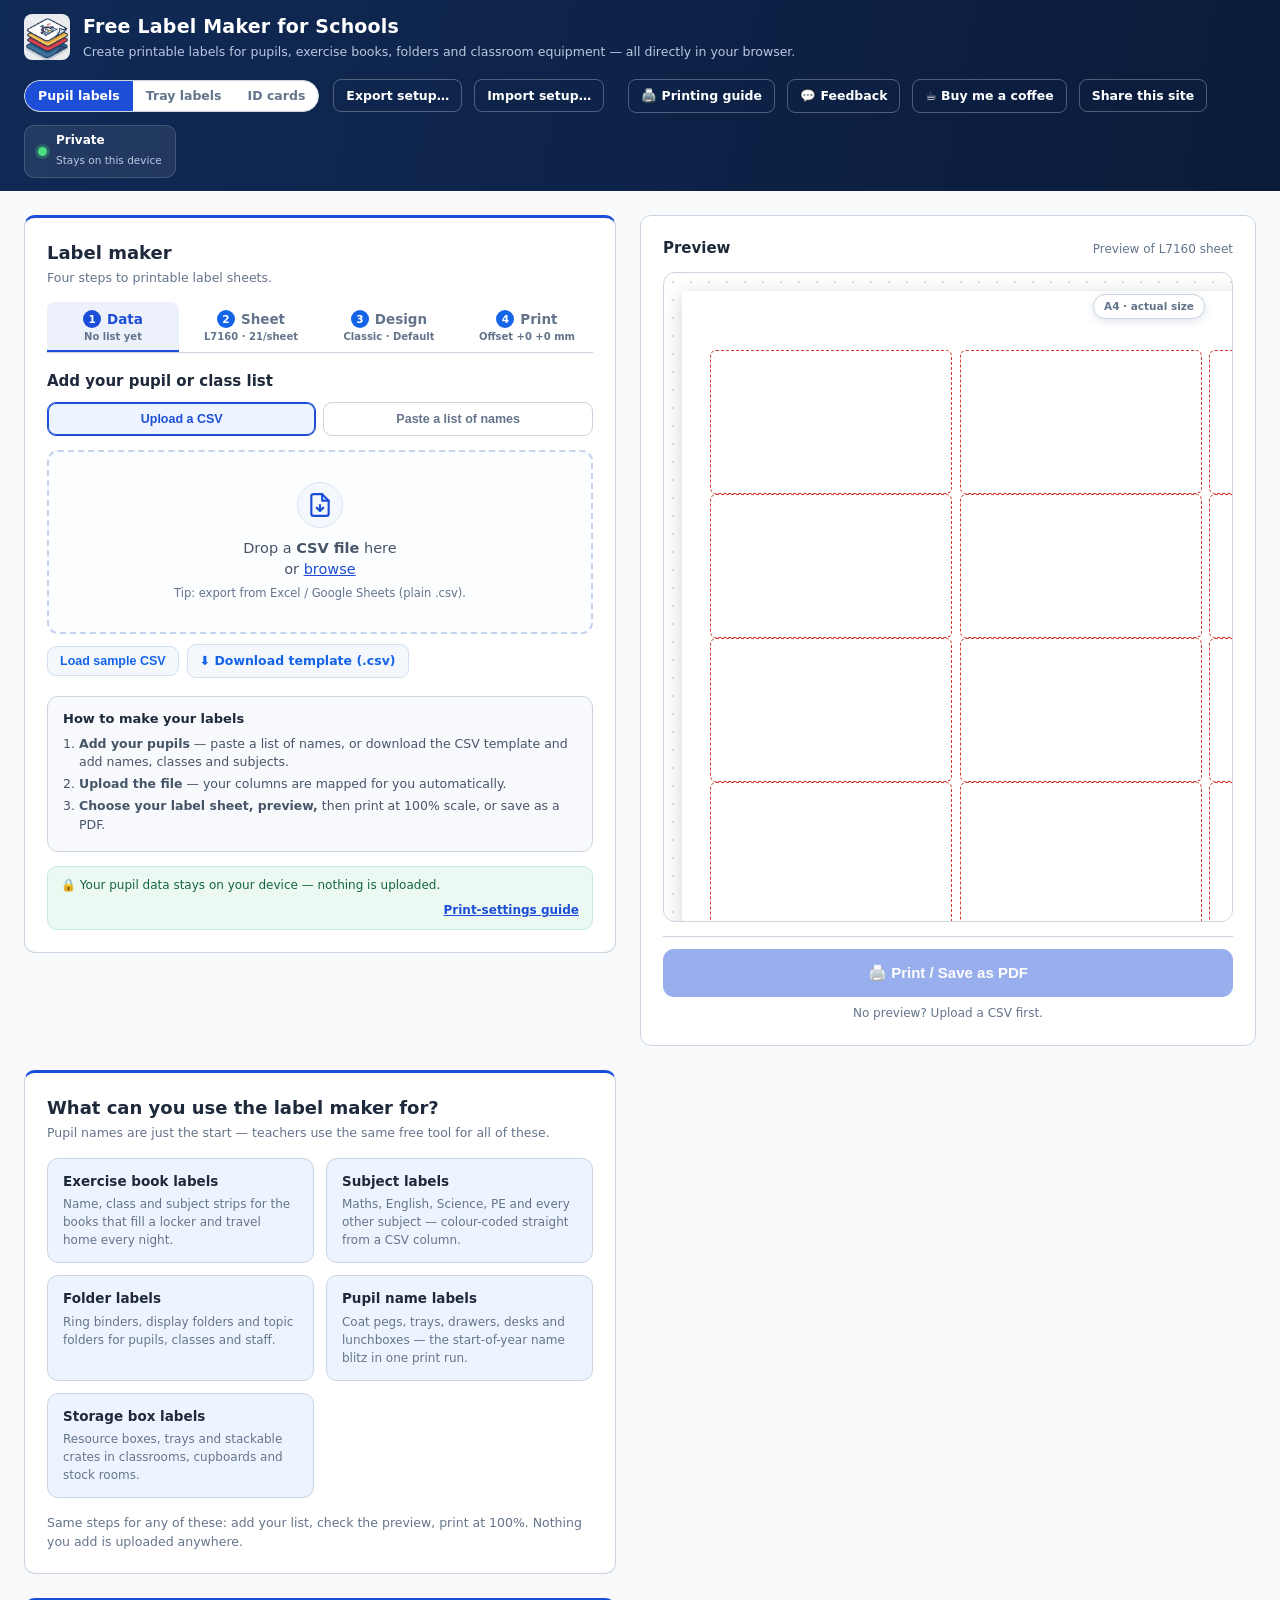
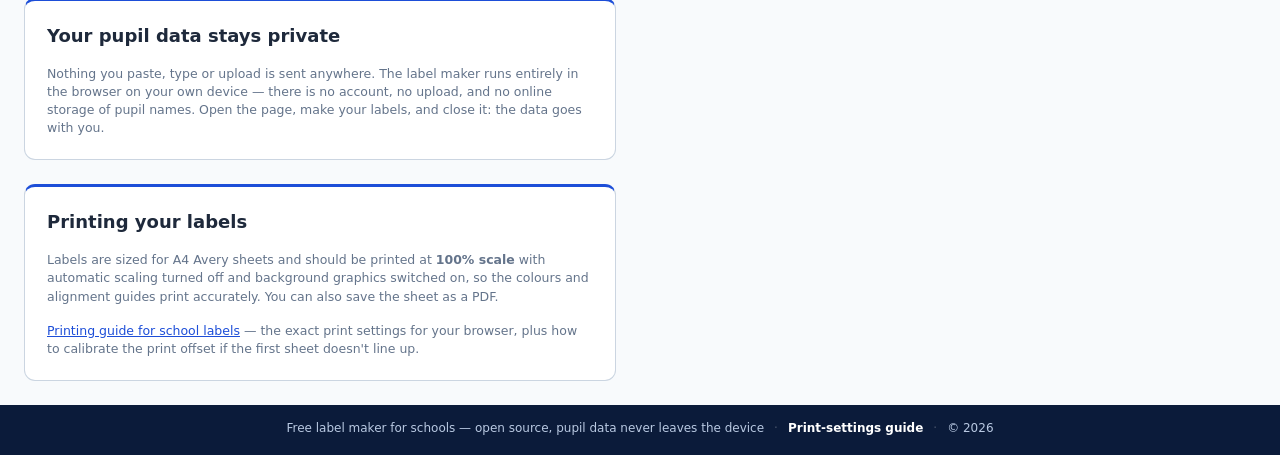
==== commit fc61bb92: "Add CR80 ID card designer with school colours, photos and setup save/load" ====
--- a/index.html
+++ b/index.html
@@ -50,7 +50,8 @@
 }
 </script>
 
-<link rel="stylesheet" href="styles.css?v=25">
+<link rel="stylesheet" href="styles.css?v=26">
+<style id="idPageStyle"></style>
 <link rel="icon" href="data:image/svg+xml,<svg xmlns='http://www.w3.org/2000/svg' viewBox='0 0 100 100'><text y='.9em' font-size='90'>🏷️</text></svg>">
   <!-- Google tag (gtag.js) -->
 <script async src="https://www.googletagmanager.com/gtag/js?id=G-NDG7QPBNRJ"></script>
@@ -80,6 +81,7 @@
       <div class="mode-switch" role="radiogroup" aria-label="Label type">
         <button type="button" class="mode-btn is-active" id="modeLabels" role="radio" aria-checked="true">Pupil labels</button>
         <button type="button" class="mode-btn" id="modeTray" role="radio" aria-checked="false">Tray labels</button>
+        <button type="button" class="mode-btn" id="modeId" role="radio" aria-checked="false">ID cards</button>
       </div>
       <button type="button" class="header-link" id="exportSetup" title="Download your layout, fonts and content as a file">Export setup…</button>
       <button type="button" class="header-link" id="importSetup" title="Load a saved setup file">Import setup…</button>
@@ -753,6 +755,77 @@
   </div>
 </section>
 
+<!-- ================= ID CARDS (CR80) MODE ================= -->
+<section class="layout id-layout" id="idSection" aria-label="ID cards">
+
+  <!-- ID card editor -->
+  <div class="panel controls-panel id-controls">
+    <div class="card-head">
+      <h2 class="card-title">ID cards</h2>
+      <p class="card-sub">Design a CR80 staff ID card (85.6 × 54 mm) with your school logo and ID photo, then print on the card printer.</p>
+    </div>
+
+    <section class="step" aria-label="ID card template and colour">
+      <h3 class="step-title">1 · Template &amp; colour</h3>
+      <div class="id-tpl-grid" role="radiogroup" aria-label="ID card template" id="idTplGrid"></div>
+      <div class="id-colour-row" id="idColourRow" role="group" aria-label="Card colour"></div>
+      <div class="id-colour-custom">
+        <label for="idColourCustom">Custom colour</label>
+        <input type="color" id="idColourCustom" value="#1d4ed8" aria-label="Custom card colour">
+        <span class="hint-inline">Match your school colours</span>
+      </div>
+    </section>
+
+    <section class="step" aria-label="ID card details">
+      <h3 class="step-title">2 · Card details</h3>
+      <label class="tray-field" for="idSchool">School name
+        <input type="text" id="idSchool" maxlength="70" autocomplete="organization">
+      </label>
+      <label class="tray-field" for="idName">Name
+        <input type="text" id="idName" maxlength="50" placeholder="e.g. Alex Morgan" autocomplete="name">
+      </label>
+      <label class="tray-field" for="idJob">Job title
+        <input type="text" id="idJob" maxlength="60" placeholder="e.g. Year 4 Teacher" autocomplete="organization-title">
+      </label>
+      <div class="style-row">
+        <span class="style-row-label">Images</span>
+        <span class="style-pick">
+          <button type="button" class="btn-soft btn-sm" id="idLogoBtn">🖼️ Add / change school logo…</button>
+        </span>
+        <span class="style-pick">
+          <button type="button" class="btn-soft btn-sm" id="idPhotoBtn">📷 Add ID photo…</button>
+        </span>
+        <span class="style-pick">
+          <button type="button" class="btn-ghost btn-sm" id="idPhotoClear" hidden>Remove photo</button>
+        </span>
+      </div>
+      <p class="hint-text">The logo is the same one used on your pupil and tray labels. Photos stay in this browser and are saved with your setup file — never uploaded.</p>
+    </section>
+
+    <div class="privacy-strip">
+      <span>🔒 Card details and photos stay on your device — nothing is uploaded.</span>
+      <a href="print-guide.html" target="_blank" rel="noopener">Print-settings guide</a>
+    </div>
+  </div>
+
+  <!-- ID card preview -->
+  <div class="panel preview-panel id-preview">
+    <div class="preview-head">
+      <h2 class="panel-title">Preview</h2>
+      <span class="preview-meta" id="idMeta">CR80 · 85.6 × 54 mm</span>
+    </div>
+    <div class="preview-stage">
+      <span class="a4-badge">CR80 · 85.6 × 54 mm</span>
+      <div id="idSheetContainer" class="sheet-scroll"></div>
+    </div>
+    <div class="preview-foot">
+      <button class="btn-primary" id="idPrintBtn" disabled>🖨️ Print / Save as PDF</button>
+      <p class="print-note" id="idPrintNote">Enter a name to enable printing. Set the card printer to CR80 (85.6 × 54 mm), margins None.</p>
+    </div>
+  </div>
+  <input type="file" id="idPhotoFile" accept="image/*" hidden>
+</section>
+
 <footer class="app-footer">
   <span id="footerText">Free label maker for schools — open source, pupil data never leaves the device</span>
   <span class="footer-sep">·</span>
@@ -766,7 +839,7 @@
 
 <script src="lib/papaparse.min.js?v=5"></script>
 <script src="config.js?v=7"></script>
-<script src="app.js?v=29"></script>
+<script src="app.js?v=30"></script>
 <script>
   document.addEventListener("DOMContentLoaded", () => {
     const sel = document.getElementById("layoutSelect");
--- a/styles.css
+++ b/styles.css
@@ -1079,3 +1079,174 @@
   .tray-tpl-grid { grid-template-columns: repeat(2, 1fr); }
   .tray-row { flex-wrap: wrap; }
 }
+
+/* ============================================================
+   ID CARDS (CR80) MODE
+   One 85.6 x 54 mm card per page. The @page rule is swapped in by
+   app.js while ID mode is active so the card printer gets CR80,
+   not A4.
+   ============================================================ */
+#idSection { display: none; }
+body.id-mode #idSection { display: grid; }
+body.id-mode > main.layout { display: none; }
+
+.id-tpl-grid {
+  display: grid; grid-template-columns: repeat(3, 1fr); gap: 8px; margin: 10px 0 12px;
+}
+.id-tpl-card {
+  position: relative; display: flex; flex-direction: column; gap: 5px;
+  border: 1.5px solid var(--border); border-radius: 11px; padding: 8px;
+  cursor: pointer; background: #fff; font: inherit; text-align: center;
+  transition: border-color .12s, box-shadow .12s;
+}
+.id-tpl-card:hover { border-color: #9db8dd; }
+.id-tpl-card.selected { border-color: var(--primary); box-shadow: 0 0 0 3px rgba(29,78,216,.12); }
+.id-tpl-thumb {
+  display: block; height: 46px; border-radius: 6px; position: relative;
+  overflow: hidden; border: 1px solid #e3ecf8; background: #fff;
+}
+.id-tpl-thumb::before {
+  content: ""; position: absolute; left: 0; right: 0; top: 0; height: 12px;
+  background: var(--primary);
+}
+.id-tpl-thumb::after {
+  content: ""; position: absolute; left: 7px; top: 18px; width: 12px; height: 16px;
+  border-radius: 2px; background: #dbe4f0;
+  box-shadow: 20px -1px 0 -2px #c9d5e4, 20px 5px 0 -2px #c9d5e4,
+              20px 11px 0 -2px #dde5ef;
+}
+.id-tpl-card.id-thumb-stripe .id-tpl-thumb::before {
+  top: 0; bottom: 0; right: auto; width: 12px; height: auto;
+}
+.id-tpl-card.id-thumb-stripe .id-tpl-thumb::after { left: 18px; }
+.id-tpl-card.id-thumb-clean .id-tpl-thumb::before { height: 6px; }
+.id-tpl-name { font-size: 11.5px; font-weight: 700; color: var(--ink); }
+
+.id-colour-row { display: flex; flex-wrap: wrap; gap: 7px; align-items: center; margin: 8px 0 10px; }
+.id-swatch {
+  width: 28px; height: 28px; border-radius: 50%; padding: 0; cursor: pointer;
+  border: 2px solid #fff; box-shadow: 0 0 0 1.5px var(--border);
+  transition: box-shadow .12s, transform .12s;
+}
+.id-swatch:hover { transform: scale(1.08); }
+.id-swatch.is-active { box-shadow: 0 0 0 3px rgba(29,78,216,.42); }
+.id-colour-custom {
+  display: flex; align-items: center; gap: 8px; flex-wrap: wrap;
+  font-size: 12.5px; font-weight: 700; color: var(--body); margin-bottom: 4px;
+}
+.id-colour-custom input[type="color"] {
+  width: 40px; height: 30px; padding: 1px; border: 1.5px solid var(--border);
+  border-radius: 8px; background: #fff; cursor: pointer;
+}
+.id-controls .style-row { margin-top: 10px; }
+.id-controls .tray-field { margin-top: 9px; }
+
+/* --- The card itself (screen preview + print) --- */
+.sheet.id-print-sheet { width: 85.6mm; height: 54mm; }
+.id-card {
+  width: 100%; height: 100%; box-sizing: border-box; position: relative;
+  display: flex; flex-direction: column; overflow: hidden;
+  background: #fff; color: #111827;
+  font-family: inherit; border-radius: 2.4mm;
+}
+.id-band {
+  flex: none; height: 13mm; box-sizing: border-box; position: relative;
+  background: var(--id-accent, #1d4ed8); color: var(--id-on, #fff);
+  display: flex; align-items: center; gap: 2.5mm;
+  padding: 1.8mm 3.5mm;
+}
+.id-band-school {
+  flex: 1; min-width: 0; font-size: 3mm; font-weight: 800; line-height: 1.1;
+  letter-spacing: .04em; text-transform: uppercase;
+  white-space: nowrap; overflow: hidden; text-overflow: ellipsis;
+}
+.id-band-logo {
+  flex: none; width: 9mm; height: 9mm; box-sizing: border-box;
+  border-radius: 1.4mm; background: #fff; padding: 0.8mm;
+  display: flex; align-items: center; justify-content: center; overflow: hidden;
+}
+.id-logo { max-width: 100%; max-height: 100%; object-fit: contain; display: block; }
+.id-logo-mono {
+  font-size: 3.2mm; font-weight: 900; line-height: 1;
+  color: var(--id-accent, #1d4ed8);
+}
+.id-main {
+  flex: 1; min-height: 0; display: flex; align-items: center;
+  gap: 3.5mm; padding: 3mm 3.5mm;
+}
+.id-photo {
+  flex: none; width: 19mm; height: 25mm; box-sizing: border-box;
+  border-radius: 1.6mm; overflow: hidden; position: relative;
+  background: #f1f5f9; border: 0.4mm solid rgba(17,24,39,.16);
+  display: flex; align-items: center; justify-content: center;
+}
+.id-photo-img { width: 100%; height: 100%; object-fit: cover; display: block; }
+.id-photo-ph {
+  width: 100%; height: 100%; display: flex; flex-direction: column;
+  align-items: center; justify-content: center; gap: 0.8mm; color: #93a1b4;
+}
+.id-photo-sil { display: block; width: 8.5mm; height: 10.5mm; }
+.id-photo-sil svg { width: 100%; height: 100%; display: block; }
+.id-photo-cap {
+  font-size: 1.8mm; font-weight: 700; line-height: 1;
+  letter-spacing: .08em; text-transform: uppercase;
+}
+.id-details {
+  flex: 1; min-width: 0; display: flex; flex-direction: column;
+  justify-content: center; gap: 1mm;
+}
+.id-school {
+  display: none; font-size: 2.3mm; font-weight: 800; line-height: 1.15;
+  letter-spacing: .05em; text-transform: uppercase;
+  color: var(--id-accent, #1d4ed8);
+  white-space: nowrap; overflow: hidden; text-overflow: ellipsis;
+}
+.id-name {
+  font-weight: 800; line-height: 1.05; color: #111827;
+  overflow: hidden; overflow-wrap: break-word;
+  display: -webkit-box; -webkit-line-clamp: 2; -webkit-box-orient: vertical;
+}
+.id-job {
+  font-weight: 600; line-height: 1.15; color: #3f4a5a;
+  overflow: hidden; overflow-wrap: break-word;
+  display: -webkit-box; -webkit-line-clamp: 2; -webkit-box-orient: vertical;
+}
+.id-rule {
+  width: 10mm; height: 1.1mm; border-radius: 1mm;
+  background: var(--id-accent, #1d4ed8); margin-top: 0.8mm;
+}
+
+/* Side stripe: the band becomes a full-height colour edge. */
+.id-tpl-stripe .id-band {
+  position: absolute; left: 0; top: 0; bottom: 0; width: 11mm; height: auto;
+  flex-direction: column; justify-content: flex-start; align-items: center;
+  gap: 2mm; padding: 3mm 1.6mm;
+}
+.id-tpl-stripe .id-band-school { display: none; }
+.id-tpl-stripe .id-band-logo { width: 7.8mm; height: 7.8mm; }
+.id-tpl-stripe .id-main { margin-left: 11mm; padding-left: 4mm; }
+.id-tpl-stripe .id-school { display: block; }
+
+/* Clean white: thin colour rule on top, photo on the right. */
+.id-tpl-clean .id-band {
+  height: 12mm; background: #fff; color: var(--id-accent, #1d4ed8);
+  border-bottom: 0.6mm solid var(--id-accent, #1d4ed8);
+}
+.id-tpl-clean .id-band-school { color: var(--id-accent, #1d4ed8); }
+.id-tpl-clean .id-band-logo { width: 8mm; height: 8mm; background: transparent; padding: 0; }
+.id-tpl-clean .id-main { flex-direction: row-reverse; }
+.id-tpl-clean .id-school { display: block; }
+.id-tpl-clean .id-photo { border-color: var(--id-accent, #1d4ed8); }
+
+@media screen and (max-width: 560px) {
+  .id-tpl-grid { grid-template-columns: 1fr; }
+}
+
+@media print {
+  .sheet.id-print-sheet {
+    width: 85.6mm !important; height: 54mm !important;
+    margin: 0; box-shadow: none;
+    page-break-after: always; break-after: page;
+  }
+  .sheet.id-print-sheet:last-child { page-break-after: auto; break-after: auto; }
+}
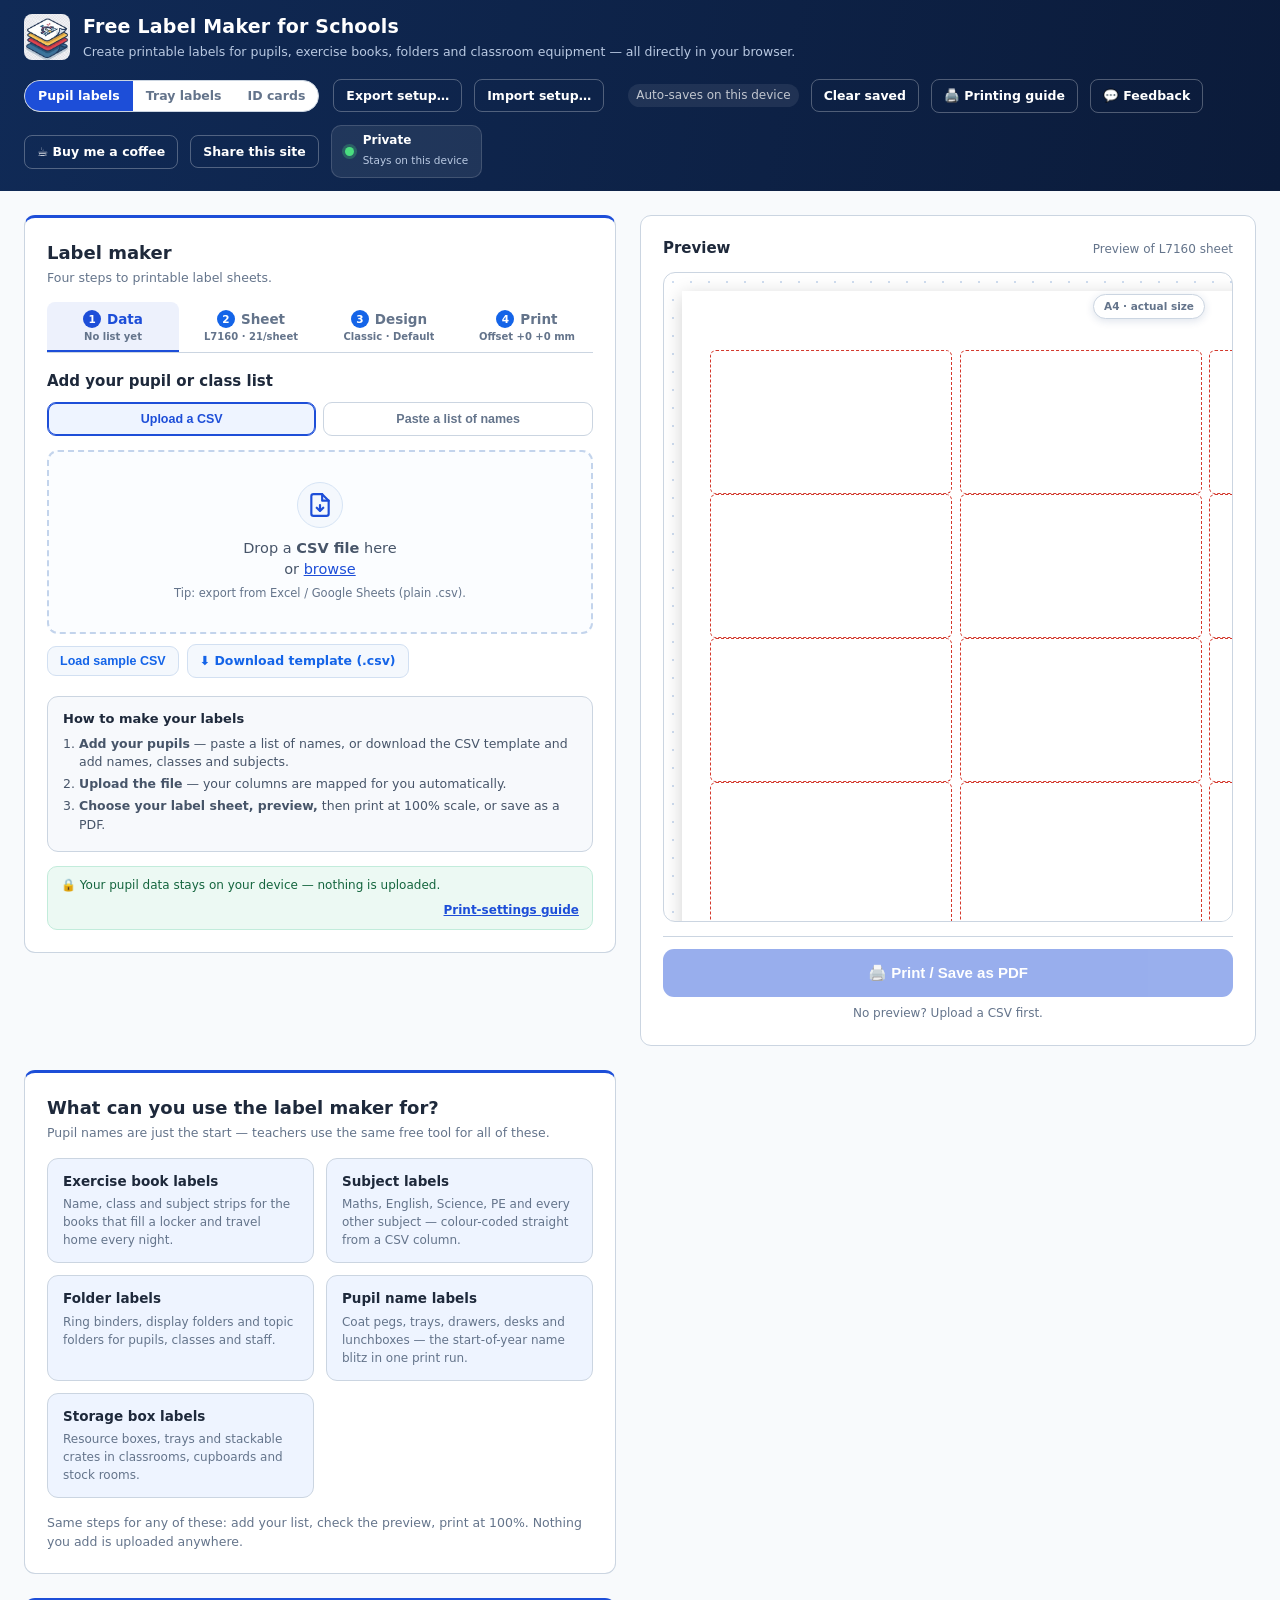
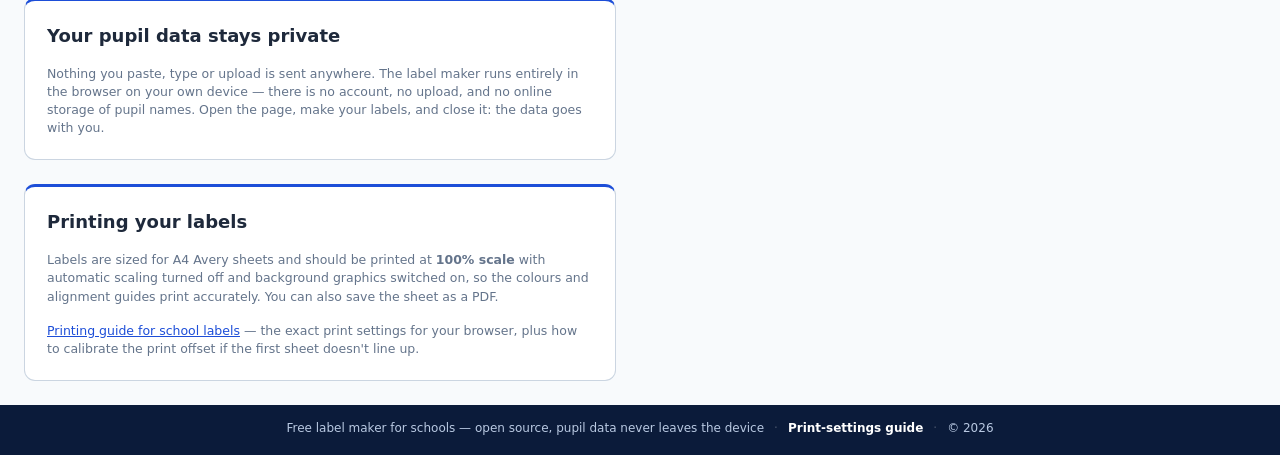
==== commit 19b66028: "Auto-save layout, ID card and tray setup between visits" ====
--- a/index.html
+++ b/index.html
@@ -50,7 +50,7 @@
 }
 </script>
 
-<link rel="stylesheet" href="styles.css?v=26">
+<link rel="stylesheet" href="styles.css?v=27">
 <style id="idPageStyle"></style>
 <link rel="icon" href="data:image/svg+xml,<svg xmlns='http://www.w3.org/2000/svg' viewBox='0 0 100 100'><text y='.9em' font-size='90'>🏷️</text></svg>">
   <!-- Google tag (gtag.js) -->
@@ -83,10 +83,14 @@
         <button type="button" class="mode-btn" id="modeTray" role="radio" aria-checked="false">Tray labels</button>
         <button type="button" class="mode-btn" id="modeId" role="radio" aria-checked="false">ID cards</button>
       </div>
-      <button type="button" class="header-link" id="exportSetup" title="Download your layout, fonts and content as a file">Export setup…</button>
+      <button type="button" class="header-link" id="exportSetup" title="Download your layout, fonts and content as a file. Your settings also save automatically in this browser.">Export setup…</button>
       <button type="button" class="header-link" id="importSetup" title="Load a saved setup file">Import setup…</button>
       <input type="file" id="importSetupFile" accept="application/json,.json" hidden>
       <span class="header-hint" id="setupHint"></span>
+      <span class="save-state" id="autosaveHint" aria-live="polite"
+            title="Your layout, ID card and tray labels are stored in this browser only">Auto-saves on this device</span>
+      <button type="button" class="header-link" id="clearSavedSetup"
+              title="Clear the setup auto-saved in this browser and reload with the defaults">Clear saved</button>
       <a class="header-link" href="print-guide.html" target="_blank" rel="noopener">🖨️ Printing guide</a>
       <a class="header-link" href="feedback.html">💬 Feedback</a>
       <a class="header-link" href="https://ko-fi.com/Q2K727N8IU" target="_blank" rel="noopener">☕ Buy me a coffee</a>
@@ -839,7 +843,7 @@
 
 <script src="lib/papaparse.min.js?v=5"></script>
 <script src="config.js?v=7"></script>
-<script src="app.js?v=30"></script>
+<script src="app.js?v=31"></script>
 <script>
   document.addEventListener("DOMContentLoaded", () => {
     const sel = document.getElementById("layoutSelect");
--- a/styles.css
+++ b/styles.css
@@ -384,6 +384,15 @@
 /* ---------- Setup export / import ---------- */
 .header-hint { font-size: 12px; color: rgba(255,255,255,.75); }
 @media (max-width: 1100px) { .header-hint { display: none; } }
+.save-state {
+  display: inline-flex; align-items: center; gap: 4px;
+  font-size: 12px; color: rgba(255,255,255,.72);
+  padding: 3px 8px; border-radius: 999px; background: rgba(255,255,255,.08);
+  white-space: nowrap;
+}
+.save-state.is-saved { color: #bbf7d0; background: rgba(22,163,74,.22); }
+.save-state.is-warn { color: #fde68a; background: rgba(180,83,9,.28); }
+@media (max-width: 700px) { .save-state { display: none; } }
 
 /* ---------- Mini label previews (decorative, screen only) ---------- */
 .l-prev {
